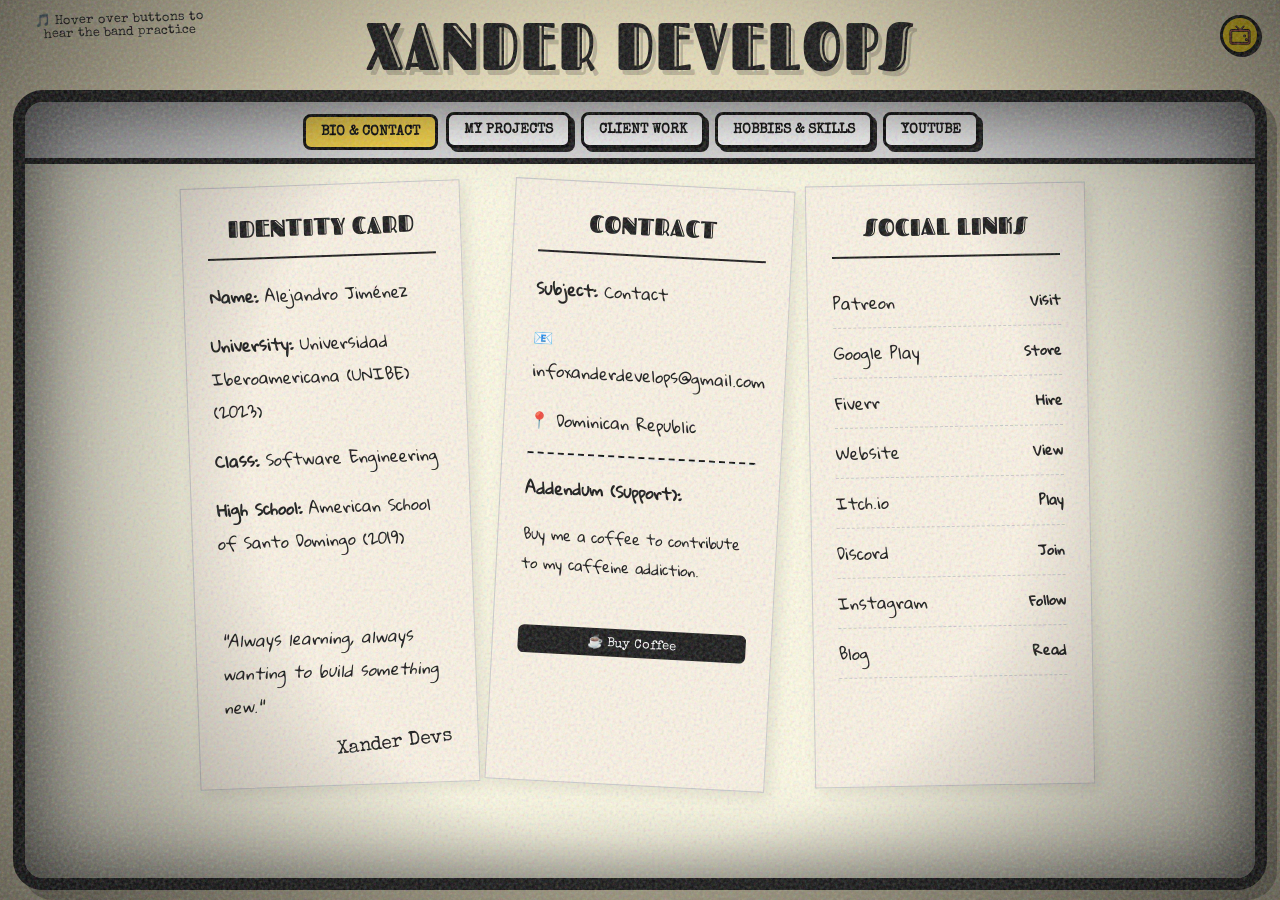
==== index.html @ ff46e610 "New style, and updated info" ====
<!DOCTYPE html>
<html lang="en">
<head>
    <meta charset="UTF-8">
    <meta name="viewport" content="width=device-width, initial-scale=1.0">
    <title>Xander Develops | Rubber Hose Portfolio</title>
    <link rel="preconnect" href="https://fonts.googleapis.com">
    <link rel="preconnect" href="https://fonts.gstatic.com" crossorigin>
    <link href="https://fonts.googleapis.com/css2?family=Fascinate+Inline&family=Gloria+Hallelujah&family=Special+Elite&display=swap" rel="stylesheet">
    <style>
        /* --- THEME VARIABLES --- */
        :root {
            /* Default: Black & White */
            --bg-color: #d4d4d4;
            --ink-color: #1a1a1a;
            --screen-bg: #f0f0f0;
            --card-bg: #ffffff;
            --paper-color: #ffffff;
        }

        body.color-mode {
            /* Rubber Hose / Comic Colors */
            --bg-color: #e6dcb8; /* Vintage beige */
            --ink-color: #111111;
            --screen-bg: #fffce6;
            --card-bg: #ffffff;
            --paper-color: #fdf5e6;
        }

        * {
            box-sizing: border-box;
            cursor: url('data:image/svg+xml;utf8,<svg xmlns="http://www.w3.org/2000/svg" width="32" height="32" viewBox="0 0 24 24" fill="black" stroke="white" stroke-width="1"><path d="M5.5 3.5L12 19l3.5-8.5L22 6l-11 4z"/></svg>') 0 0, auto;
        }

        body {
            margin: 0;
            padding: 0;
            background-color: var(--bg-color);
            color: var(--ink-color);
            font-family: 'Gloria Hallelujah', cursive;
            height: 100vh;
            display: flex;
            flex-direction: column;
            overflow: hidden;
            transition: background-color 0.5s;
        }

        /* --- RETRO VISUALS --- */
        .overlay { position: fixed; top: 0; left: 0; width: 100%; height: 100%; pointer-events: none; }
        
        .grain {
            z-index: 999; /* Top layer */
            opacity: 0.3; 
            background-image: url("data:image/svg+xml,%3Csvg viewBox='0 0 200 200' xmlns='http://www.w3.org/2000/svg'%3E%3Cfilter id='noiseFilter'%3E%3CfeTurbulence type='fractalNoise' baseFrequency='1.5' numOctaves='3' stitchTiles='stitch'/%3E%3C/filter%3E%3Crect width='100%25' height='100%25' filter='url(%23noiseFilter)' opacity='1'/%3E%3C/svg%3E");
            animation: grain-flicker 0.2s infinite;
        }

        .vignette { z-index: 998; background: radial-gradient(circle, transparent 50%, rgba(0,0,0,0.6) 100%); }

        /* --- HEADER & TOGGLE --- */
        header { position: relative; text-align: center; padding: 0.5rem; flex-shrink: 0; }
        
        .color-toggle {
            position: absolute; top: 15px; right: 20px;
            background: #fff; 
            border: 3px solid var(--ink-color);
            border-radius: 50%;
            width: 40px; height: 40px; /* Smaller */
            cursor: pointer; 
            z-index: 100; /* BEHIND THE GRAIN (999) */
            display: flex; align-items: center; justify-content: center;
            box-shadow: 2px 2px 0px var(--ink-color);
            transition: all 0.2s;
        }
        .color-toggle:hover { transform: scale(1.1); box-shadow: 4px 4px 0px var(--ink-color); }
        .color-toggle:active { transform: scale(0.95); box-shadow: 0 0 0; }
        .color-toggle svg { width: 24px; height: 24px; fill: var(--ink-color); stroke: var(--ink-color); stroke-width: 1px; } /* Bulky icon */
        
        /* Colorful Toggle in Color Mode */
        body.color-mode .color-toggle { background: #FFD700; border-color: black; }
        body.color-mode .color-toggle svg { fill: #d9534f; stroke: #000; }

        .jazz-hint {
            position: absolute; top: 10px; left: 20px;
            font-family: 'Special Elite'; font-size: 0.8rem;
            transform: rotate(-2deg); max-width: 200px;
            display: none;
        }
        @media(min-width: 768px) { .jazz-hint { display: block; } }

        h1.main-title {
            font-family: 'Fascinate Inline', cursive;
            font-size: 3.5rem;
            margin: 0;
            letter-spacing: 2px;
            transform: scaleY(1.2);
            text-shadow: 4px 4px 0px rgba(0,0,0,0.2);
            color: var(--ink-color);
        }

        /* --- TV BOX (VHS / Fisheye Effect) --- */
        .tv-container {
            flex: 1;
            display: flex;
            flex-direction: column;
            width: 98%;
            margin: 0 auto 10px auto;
            border: 12px solid var(--ink-color);
            border-radius: 30px; 
            background: #333;
            box-shadow: 10px 10px 0px rgba(0,0,0,0.3);
            position: relative;
            overflow: hidden;
        }
        
        .crt-overlay {
            position: absolute; top:0; left:0; right:0; bottom:0;
            pointer-events: none; z-index: 150;
            box-shadow: inset 0 0 80px rgba(0,0,0,0.7);
            border-radius: 15px;
        }

        /* --- CONTROLS --- */
        .controls-panel {
            background: #dcdcdc;
            border-bottom: 6px solid var(--ink-color);
            padding: 10px;
            display: flex;
            justify-content: center;
            gap: 10px;
            flex-wrap: wrap;
            position: relative;
            z-index: 100;
        }

        .channel-btn {
            font-family: 'Special Elite', cursive;
            font-weight: bold;
            font-size: 0.9rem;
            background: white;
            border: 3px solid var(--ink-color);
            padding: 8px 15px;
            border-radius: 8px;
            box-shadow: 4px 4px 0px var(--ink-color);
            transition: all 0.1s;
            text-transform: uppercase;
        }

        .channel-btn:hover { transform: translate(-2px, -2px); box-shadow: 6px 6px 0px var(--ink-color); }
        .channel-btn.active {
            transform: translate(2px, 2px);
            box-shadow: 0px 0px 0px var(--ink-color);
            background: var(--ink-color);
            color: white;
        }

        /* COLORFUL BUTTONS IN COLOR MODE */
        /* Order: Bio(1), Projects(2), Work(3), Hobbies(4), YT(5) */
        
        /* Bio -> Yellow */
        body.color-mode .channel-btn:nth-child(1) { border-color: #000; color: #000; }
        body.color-mode .channel-btn:nth-child(1).active { background: #FFD93D; color: black; } 

        /* Projects -> Blue (Defaulting to blue to maintain variety) */
        body.color-mode .channel-btn:nth-child(2) { border-color: #000; color: #000; }
        body.color-mode .channel-btn:nth-child(2).active { background: #4ECDC4; color: black; }

        /* Client Work -> Green */
        body.color-mode .channel-btn:nth-child(3) { border-color: #000; color: #000; }
        body.color-mode .channel-btn:nth-child(3).active { background: #6BCB77; color: black; }

        /* Hobbies -> Purple */
        body.color-mode .channel-btn:nth-child(4) { border-color: #000; color: #000; }
        body.color-mode .channel-btn:nth-child(4).active { background: #A66CFF; color: black; }

        /* Youtube -> Red */
        body.color-mode .channel-btn:nth-child(5) { border-color: #000; color: #000; }
        body.color-mode .channel-btn:nth-child(5).active { background: #FF6B6B; color: black; }


        /* --- SCREEN CONTENT --- */
        .screen {
            flex: 1;
            background: var(--screen-bg);
            position: relative;
            overflow: hidden;
            display: flex;
            flex-direction: column;
            transition: background-color 0.5s;
        }

        .content-scroll {
            padding: 20px 40px;
            overflow-y: auto;
            height: 100%;
            scrollbar-width: thin;
            scrollbar-color: var(--ink-color) transparent;
            position: relative; z-index: 10;
        }

        .channel-section { display: none; padding-bottom: 60px; }
        .channel-section.visible { display: block; animation: popIn 0.4s cubic-bezier(0.175, 0.885, 0.32, 1.275); }

        /* --- ANIMATIONS --- */
        .dance-text { display: inline-block; cursor: default; }
        .dance-text span { display: inline-block; transition: transform 0.1s; }
        .dance-text:hover span { animation: letter-bounce 0.4s infinite alternate; }
        .dance-text:hover span:nth-child(odd) { animation-delay: 0s; }
        .dance-text:hover span:nth-child(even) { animation-delay: 0.2s; }
        @keyframes letter-bounce { 0% { transform: scale(1) translateY(0); } 100% { transform: scale(1.3) translateY(-3px); } }

        /* --- PROJECTS LAYOUT --- */
        .category-wrapper { display: grid; grid-template-columns: 1fr 1fr; gap: 40px; }
        .project-category { margin-bottom: 20px; }
        
        .category-title {
            font-size: 1.5rem;
            border-bottom: 3px dashed var(--ink-color);
            display: inline-block;
            margin-bottom: 15px;
            transform: rotate(-1deg);
        }

        .card-grid {
            display: grid;
            grid-template-columns: repeat(auto-fill, minmax(160px, 1fr));
            gap: 15px;
        }

        .rubber-card {
            border: 3px solid var(--ink-color);
            background: var(--card-bg);
            padding: 10px;
            border-radius: 12px;
            transition: transform 0.2s;
            display: flex; flex-direction: column; justify-content: space-between;
            overflow: hidden;
            position: relative; /* Key for badge positioning */
        }
        .rubber-card:hover { transform: scale(1.05) rotate(1deg); box-shadow: 5px 5px 0px rgba(0,0,0,0.2); z-index: 5; }
        
        .app-icon {
            width: 100%;
            aspect-ratio: 1 / 1; /* Forces perfect square */
            object-fit: contain; /* Shows full image without cutting */
            background: #fff;
            border-bottom: 2px solid var(--ink-color);
            margin-bottom: 8px;
            border-radius: 6px;
            filter: grayscale(100%);
            transition: filter 0.5s;
            position: relative; z-index: 1; /* Below badge */
        }
        body.color-mode .app-icon { filter: grayscale(0%); }

        .rubber-card h3 { margin: 0 0 5px 0; font-size: 1rem; text-align: center; }
        .rubber-card p { font-family: 'Special Elite'; font-size: 0.75rem; margin-bottom: 8px; text-align: center; }

        .download-badge {
            background: var(--ink-color); color: white;
            font-family: 'Special Elite'; font-size: 0.6rem;
            position: absolute; top: 10px; right: 10px; z-index: 20; /* Above Image */
            padding: 4px 8px; border-radius: 4px;
            border: 1px solid white;
            box-shadow: 2px 2px 0 rgba(0,0,0,0.5);
        }
        body.color-mode .download-badge { background: #FF6B6B; color: white; border-color: black; }

        .btn-link {
            display: block; background: var(--ink-color); color: white;
            text-align: center; padding: 6px; text-decoration: none;
            font-family: 'Special Elite'; border-radius: 6px; font-size: 0.8rem; cursor: pointer;
        }
        .btn-link:hover { background: #444; }
        body.color-mode .btn-link:hover { background: #4ECDC4; color: black; }

        /* --- BIO CONTRACT STYLE --- */
        .contract-wrapper {
            display: flex; gap: 30px; flex-wrap: wrap; justify-content: center;
        }
        .paper-sheet {
            background: var(--paper-color);
            border: 1px solid #ccc;
            padding: 25px;
            width: 280px;
            box-shadow: 5px 5px 15px rgba(0,0,0,0.1);
            position: relative;
            transition: transform 0.3s, background-color 0.5s;
        }
        .paper-sheet.contract-1 { transform: rotate(-2deg); }
        .paper-sheet.contract-2 { transform: rotate(3deg); }
        .paper-sheet.contract-3 { transform: rotate(-1deg); }
        .paper-sheet:hover { transform: scale(1.02) rotate(0deg); z-index: 10; }

        .contract-header {
            text-align: center; text-transform: uppercase;
            border-bottom: 2px solid var(--ink-color); margin-bottom: 20px;
            padding-bottom: 10px;
        }
        .signature {
            font-family: 'Special Elite'; font-size: 1.2rem; color: var(--ink-color);
            margin-top: 20px; text-align: right; transform: rotate(-5deg);
        }

        /* SOCIAL LINKS LIST */
        .social-list { list-style: none; padding: 0; }
        .social-list li {
            display: flex; justify-content: space-between; align-items: center;
            border-bottom: 1px dashed #ccc; padding: 8px 0;
        }
        .social-list a {
            text-decoration: none; color: var(--ink-color); font-weight: bold;
            font-size: 0.85rem;
        }
        .social-list a:hover { text-decoration: underline; }

        /* --- HOBBIES & SKILLS COMBINED --- */
        .layout-split {
            display: flex; gap: 20px;
            align-items: flex-start;
        }
        .piano-corner {
            flex: 0 0 auto;
            background: #222;
            padding: 15px;
            border-radius: 10px;
            border: 4px solid var(--ink-color);
            box-shadow: 5px 5px 0 rgba(0,0,0,0.3);
            text-align: center;
            color: white;
        }
        .skills-container {
            flex: 1;
            display: flex;
            flex-direction: column;
            gap: 20px;
        }
        
        .blob-container {
            background: rgba(255,255,255,0.5);
            border: 2px dashed var(--ink-color);
            border-radius: 15px;
            padding: 15px;
        }
        
        .skill-blob {
            display: inline-block; background: #fff; border: 2px solid var(--ink-color);
            padding: 8px 16px; margin: 5px; font-family: 'Special Elite';
            border-radius: 255px 15px 225px 15px / 15px 225px 15px 255px; cursor: pointer;
            transition: all 0.2s;
        }
        /* Changed hover to tap sound logic */
        .skill-blob:hover { background: var(--ink-color); color: white; transform: scale(1.1) rotate(-2deg); }
        .skill-blob.hobby { border-style: dashed; } 

        .piano-keys { 
            display: flex; justify-content: center; position: relative; margin-top:10px; 
            background: white; padding:0; border-radius: 0 0 3px 3px;
        }
        .key { width: 25px; height: 80px; background: white; border: 1px solid black; border-radius: 0 0 3px 3px; margin: 0; cursor: pointer; }
        .key:active { background: #ccc; }
        
        /* Correct Piano Layout: C D E F G A B (Blacks between) */
        .key-black { 
            width: 16px; height: 50px; background: black; position: absolute; z-index: 10; 
            border-radius: 0 0 2px 2px; pointer-events: auto; cursor: pointer;
        }
        .key-black:active { background: #333; transform: translateY(2px); }

        /* --- CLIENT WORK / FIVERR --- */
        .client-layout { display: flex; gap: 30px; }
        .client-left { flex: 1; }
        .client-right { flex: 1; }

        .fiverr-card {
            background: #fff;
            border: 6px solid var(--ink-color);
            padding: 20px;
            margin: 0 auto 20px auto;
            text-align: center;
            width: 250px;
            height: 250px;
            display: flex; flex-direction: column; justify-content: center; align-items: center;
            filter: grayscale(100%);
            box-shadow: 10px 10px 0px rgba(0,0,0,0.2);
            transition: filter 0.3s;
        }
        .fiverr-card:hover, body.color-mode .fiverr-card { filter: grayscale(0%); }
        
        .video-container {
            border: 5px solid var(--ink-color); background: black;
            box-shadow: 5px 5px 0 rgba(0,0,0,0.2);
        }

        /* --- YOUTUBE TAB --- */
        .tv-screen-frame {
            background: #111; border: 10px solid #444;
            border-radius: 20px; padding: 20px;
            box-shadow: inset 0 0 20px #000; margin-bottom: 20px;
        }
        .tv-controls { display: flex; justify-content: center; gap: 20px; margin-bottom: 20px; }
        .retro-btn {
            background: #888; border: 4px solid #222;
            border-radius: 50%; width: 60px; height: 60px;
            font-family: 'Special Elite'; font-weight: bold; font-size: 0.8rem;
            cursor: pointer; display: flex; align-items: center; justify-content: center;
            box-shadow: 0 5px 0 #222; transition: all 0.1s;
        }
        .retro-btn:active { transform: translateY(5px); box-shadow: 0 0 0 #222; }

        /* --- WEBSITE MODAL --- */
        .modal-overlay {
            position: fixed; top: 0; left: 0; width: 100%; height: 100%;
            background: rgba(0,0,0,0.8); z-index: 2000;
            display: none; align-items: center; justify-content: center;
        }
        .modal-content {
            width: 90%; height: 90%; background: white;
            border: 5px solid black; border-radius: 10px;
            display: flex; flex-direction: column;
            position: relative;
        }
        .modal-header {
            background: #eee; padding: 10px; border-bottom: 2px solid black;
            display: flex; justify-content: space-between; align-items: center;
        }
        .close-modal {
            background: red; color: white; border: 2px solid black;
            font-family: 'Special Elite'; padding: 5px 10px; cursor: pointer;
        }

        /* Animation Classes */
        @keyframes popIn { 0% { transform: scale(0.9); opacity: 0; } 100% { transform: scale(1); opacity: 1; } }
        @keyframes jump { 0%{transform: translateY(0);} 50%{transform: translateY(-15px) rotate(5deg);} 100%{transform: translateY(0);} }
        .anim-jump { animation: jump 0.3s; }

        @media (max-width: 768px) {
            h1.main-title { font-size: 2rem; }
            .controls-panel { gap: 5px; }
            .channel-btn { padding: 6px 10px; font-size: 0.75rem; }
            .category-wrapper, .client-layout, .layout-split { grid-template-columns: 1fr; display: block; }
            .client-left, .client-right { margin-bottom: 20px; }
            .paper-sheet { width: 100%; margin-bottom: 20px; transform: rotate(0deg) !important; }
            .piano-corner { width: 100%; margin-bottom: 20px; }
        }
    </style>
</head>
<body class="color-mode">

    <div class="overlay grain"></div>
    <div class="overlay vignette"></div>

    <!-- WEBSITE MODAL -->
    <div class="modal-overlay" id="webModal">
        <div class="modal-content">
            <div class="modal-header">
                <span style="font-family: 'Special Elite'">Browser View</span>
                <div>
                    <a id="newTabLink" href="#" target="_blank" class="btn-link" style="display:inline-block; background:black;">Open in New Tab ↗</a>
                    <button class="close-modal" onclick="closeSite()">X</button>
                </div>
            </div>
            <iframe id="modalFrame" src="" style="flex:1; border:none; width:100%;" allow="autoplay; fullscreen; gamepad; clipboard-read; clipboard-write;"></iframe>
        </div>
    </div>

    <header>
        <!-- COLOR TOGGLE TV ICON -->
        <button class="color-toggle" onclick="toggleColorMode()" title="Toggle Color Mode">
            <svg viewBox="0 0 24 24">
                <path d="M21 6h-7.59l3.29-3.29L16 2l-4 4-4-4-.71.71L10.59 6H3a2 2 0 0 0-2 2v12a2 2 0 0 0 2 2h18a2 2 0 0 0 2-2V8a2 2 0 0 0-2-2zm0 14H3V8h18v12zM18 16h2v2h-2zm-2-4h2v2h-2z"/>
            </svg>
        </button>

        <div class="jazz-hint">🎵 Hover over buttons to hear the band practice</div>
        <h1 class="main-title">XANDER DEVELOPS</h1>
    </header>

    <div class="tv-container">
        
        <!-- CRT OVERLAY (Inset Shadows) -->
        <div class="crt-overlay"></div>

        <!-- CONTROLS -->
        <div class="controls-panel">
            <button class="channel-btn active" onclick="switchChannel('bio')">Bio & Contact</button>
            <button class="channel-btn" onclick="switchChannel('projects')">My Projects</button>
            <button class="channel-btn" onclick="switchChannel('work')">Client Work</button>
            <button class="channel-btn" onclick="switchChannel('hobbies')">Hobbies & Skills</button>
            <button class="channel-btn" onclick="switchChannel('youtube')">Youtube</button>
        </div>

        <!-- SCREEN -->
        <div class="screen">
            <div class="static-noise" id="tvStatic"></div>

            <div class="content-scroll">

                <!-- === TAB 1: BIO & CONTACT === -->
                <div id="bio" class="channel-section visible">
                    <div class="contract-wrapper">
                        
                        <!-- PAPER 1: The Developer -->
                        <div class="paper-sheet contract-1">
                            <div class="contract-header">
                                <span style="font-family:'Fascinate Inline'; font-size:1.5rem;">IDENTITY CARD</span>
                            </div>
                            <p><strong>Name:</strong> Alejandro Jiménez</p>
                            <p><strong>University:</strong> Universidad Iberoamericana (UNIBE) (2023)</p>
                            <p><strong>Class:</strong> Software Engineering</p>
                            <p><strong>High School:</strong> American School of Santo Domingo (2019)</p>
                            <br>
                            <p style="font-style:italic;">"Always learning, always wanting to build something new."</p>
                            <div class="signature">Xander Devs</div>
                        </div>

                        <!-- PAPER 3: Contact & Support -->
                        <div class="paper-sheet contract-2">
                            <div class="contract-header">
                                <span style="font-family:'Fascinate Inline'; font-size:1.5rem;">CONTRACT</span>
                            </div>
                            <p><strong>Subject:</strong> Contact</p>
                            <p>📧 infoxanderdevelops@gmail.com</p>
                            <p>📍 Dominican Republic</p>
                            <hr style="border-top:2px dashed black; margin:15px 0;">
                            <p><strong>Addendum (Support):</strong></p>
                            <p style="font-size:0.9rem">Buy me a coffee to contribute to my caffeine addiction.</p>
                            <br>
                            <div style="text-align:center;">
                                <a href="https://buymeacoffee.com/xanderdevelops" target="_blank" class="btn-link">☕ Buy Coffee</a>
                            </div>
                        </div>

                        <!-- PAPER 2: Social Links -->
                        <div class="paper-sheet contract-3">
                            <div class="contract-header">
                                <span style="font-family:'Fascinate Inline'; font-size:1.5rem;">SOCIAL LINKS</span>
                            </div>
                            <ul class="social-list">
                                <li><span>Patreon</span> <a href="https://www.patreon.com/xanderdevelopsOfficial" target="_blank">Visit</a></li>
                                <li><span>Google Play</span> <a href="https://play.google.com/store/apps/developer?id=Xander+Develops" target="_blank">Store</a></li>
                                <li><span>Fiverr</span> <a href="https://www.fiverr.com/alejandrojim439" target="_blank">Hire</a></li>
                                <li><span>Website</span> <a href="https://xanderdevelops.github.io" target="_blank">View</a></li>
                                <li><span>Itch.io</span> <a href="https://xanderdevelops.itch.io/" target="_blank">Play</a></li>
                                <li><span>Discord</span> <a href="https://discord.gg/v9eXXVTujt" target="_blank">Join</a></li>
                                <li><span>Instagram</span> <a href="https://www.instagram.com/xanderdevelops/" target="_blank">Follow</a></li>
                                <li><span>Blog</span> <a href="https://xanderdevelops.blogspot.com/" target="_blank">Read</a></li>
                            </ul>
                        </div>

                    </div>
                </div>

                <!-- === TAB 2: PROJECTS === -->
                <div id="projects" class="channel-section">
                    <div class="category-wrapper">
                        <!-- Column 1 -->
                        <div>
                            <div class="project-category">
                                <div class="category-title dance-text">Web Apps</div>
                                <div class="card-grid">
                                    <div class="rubber-card" onmouseenter="playJazzChord()"><h3>MedFile</h3><p>Medical Tool</p><button onclick="openSite('https://Medfileapp.com')" class="btn-link">Launch</button></div>
                                    <div class="rubber-card" onmouseenter="playJazzChord()"><h3>CSV Link</h3><p>Data Tool</p><button onclick="openSite('https://CSVLink.App')" class="btn-link">Launch</button></div>
                                    <div class="rubber-card" onmouseenter="playJazzChord()"><h3>Creator Tools</h3><p>Utilities</p><button onclick="openSite('http://creatortools.app/')" class="btn-link">Launch</button></div>
                                </div>
                            </div>
                            <div class="project-category">
                                <div class="category-title dance-text">Browser Games</div>
                                <div class="card-grid">
                                    <div class="rubber-card" onmouseenter="playJazzChord()"><h3>Itch.io</h3><p>Web Portfolio</p><button onclick="openSite('https://xanderdevelops.itch.io/')" class="btn-link">Play</button></div>
                                </div>
                            </div>
                            <div class="project-category">
                                <div class="category-title dance-text">Unity Assets</div>
                                <div class="card-grid">
                                    <div class="rubber-card" onmouseenter="playJazzChord()">
                                        <h3>Curved Text</h3><p>UI Toolkit</p>
                                        <a href="https://assetstore.unity.com/packages/tools/gui/curved-text-component-ultimate-ui-toolkit-297396" target="_blank" class="btn-link">Asset Store</a>
                                    </div>
                                    <div class="rubber-card" onmouseenter="playJazzChord()">
                                        <h3>Text Modifier</h3><p>UI Toolkit</p>
                                        <a href="https://assetstore.unity.com/packages/tools/gui/text-modifier-component-ultimate-ui-toolkit-282163" target="_blank" class="btn-link">Asset Store</a>
                                    </div>
                                </div>
                            </div>
                        </div>
                        <!-- Column 2 -->
                        <div>
                            <div class="project-category">
                                <div class="category-title dance-text">PC / Console</div>
                                <div class="card-grid">
                                    <div class="rubber-card" style="background:#eee;" onmouseenter="playJazzChord()">
                                        <h3>Untold Capers</h3>
                                        <p>🚂 Steam (Soon)</p>
                                        <span class="btn-link" style="background:#777;">Locked</span>
                                    </div>
                                </div>
                            </div>
                            <div class="project-category">
                                <div class="category-title dance-text">Static Sites</div>
                                <div class="card-grid">
                                    <div class="rubber-card" onmouseenter="playJazzChord()"><h3>Scribbles</h3><p>Just for fun.</p><button onclick="openSite('https://xanderdevelops.github.io/Scribbles/')" class="btn-link">Visit</button></div>
                                </div>
                            </div>
                        </div>
                    </div>
                    
                    <!-- Mobile Games -->
                    <div class="project-category" style="margin-top: 20px;">
                        <div class="category-title dance-text">Mobile Games (Android/iOS)</div>
                        <div class="card-grid" style="grid-template-columns: repeat(auto-fill, minmax(140px, 1fr));">
                            
                            <div class="rubber-card" onmouseenter="playJazzChord()">
                                <div class="download-badge">+10k Downloads</div>
                                <img src="https://play-lh.googleusercontent.com/cBw71OPcGzn1OMNCg-NrFiKA6JonDUqM9c8Xm3kxGe5fc4-DwdCsEKpTMxiwx1tveCcP=w480-h960-rw" class="app-icon" alt="Photo Memory">
                                <h3>Photo Memory</h3>
                                <a href="https://play.google.com/store/apps/details?id=com.XanderDevelops.PhotographicMemory" target="_blank" class="btn-link">Store</a>
                            </div>

                            <div class="rubber-card" onmouseenter="playJazzChord()">
                                <img src="https://play-lh.googleusercontent.com/uQKand5Bh9VFJikpbXnxIyXYb8tfDnyNyafFS0AOHyoz9woSnKEAPEJcN6kmDED-KAY=w480-h960-rw" class="app-icon" alt="Brick Fever">
                                <h3>Brick Fever</h3>
                                <a href="https://play.google.com/store/apps/dev?id=7768288436890321787" target="_blank" class="btn-link">Store</a>
                            </div>

                            <div class="rubber-card" onmouseenter="playJazzChord()">
                                <img src="https://play-lh.googleusercontent.com/T_gCVBZrMmVursm2HA_u-bG9Jr9Wqe4oSiDOBHwcuH7pK54I-zAa6rJ0kIf11WSKNcuX=w480-h960-rw" class="app-icon" alt="Grav-it">
                                <h3>Grav-it</h3>
                                <a href="https://play.google.com/store/apps/dev?id=7768288436890321787" target="_blank" class="btn-link">Store</a>
                            </div>

                            <div class="rubber-card" onmouseenter="playJazzChord()">
                                <img src="https://play-lh.googleusercontent.com/YiiXsQwAg-c6jB_4oUV02Uepn02VinQKkjHh9g-e1KmmNA9fmwx-GxoexB43g-pOUQ=w480-h960-rw" class="app-icon" alt="Twisted Bounce">
                                <h3>Twisted Bounce</h3>
                                <a href="https://play.google.com/store/apps/dev?id=7768288436890321787" target="_blank" class="btn-link">Store</a>
                            </div>

                            <div class="rubber-card" onmouseenter="playJazzChord()">
                                <img src="https://play-lh.googleusercontent.com/uC2nzPVxiTLVvIR99H-SQeN8t1kUIj_62ACoiF6xDFUEtMd_UMQ45_QUZen492YISZc=w480-h960-rw" class="app-icon" alt="Gum Drop">
                                <h3>Gum Drop</h3>
                                <a href="https://play.google.com/store/apps/dev?id=7768288436890321787" target="_blank" class="btn-link">Store</a>
                            </div>

                            <div class="rubber-card" onmouseenter="playJazzChord()">
                                <img src="https://play-lh.googleusercontent.com/B_LYzl4FNOP4oeGReFQ7Qi4YGEXQmMZ2HdpNGHdW5Fun__sewKuJQ4nxPd7dmDRUfJw=s96-rw" class="app-icon" alt="Square Jump">
                                <h3>Square Jump</h3>
                                <a href="https://play.google.com/store/apps/dev?id=7768288436890321787" target="_blank" class="btn-link">Store</a>
                            </div>

                            <div class="rubber-card" onmouseenter="playJazzChord()">
                                <img src="https://play-lh.googleusercontent.com/cNxGO2qJsa13mQl6pTm3ZV-B4Pl_JzRpq2mKnV-bQDUbCB10NKlCdaCKrzTx-CWWQ-jS=w480-h960-rw" class="app-icon" alt="Perfectly Tuned">
                                <h3>Perfectly Tuned</h3>
                                <a href="https://play.google.com/store/apps/dev?id=7768288436890321787" target="_blank" class="btn-link">Store</a>
                            </div>
                            
                        </div>
                    </div>
                </div>

                <!-- === TAB 3: CLIENT WORK === -->
                <div id="work" class="channel-section">
                    <div class="client-layout">
                        <div class="client-left">
                            <div class="fiverr-card" onmouseenter="playJazzChord()">
                                <h3 style="margin:0; font-family:'Fascinate Inline'; font-size:3rem; letter-spacing:2px;">FIVERR</h3>
                                <div style="font-size:1.5rem; color:black; margin: 10px 0;">★★★★★</div>
                                <p style="font-family:'Special Elite'; font-size:0.9rem;"><strong>5.0</strong> (55 Reviews)</p>
                                <a href="https://www.fiverr.com/alejandrojim439" target="_blank" class="btn-link" style="margin-top:10px;">Hire Me</a>
                            </div>
                            <div class="category-title dance-text" style="font-size:1.2rem;">Featured Apps</div>
                            
                            <div class="card-grid">
                                <div class="rubber-card" onmouseenter="playJazzChord()">
                                    <img src="https://is1-ssl.mzstatic.com/image/thumb/Purple211/v4/1f/54/1c/1f541c4a-f590-2cb0-d94f-2fa9cc5a534e/AppIcon-0-0-1x_U007emarketing-0-8-0-85-220.png/400x400ia-75.webp" class="app-icon" alt="Dunked">
                                    <h3>Dunked</h3>
                                    <p>Bishop Digital</p>
                                    <a href="https://play.google.com/store/apps/details?id=com.BishopDigitalDynamics.Dunked" target="_blank" class="btn-link">View</a>
                                </div>
                                <div class="rubber-card" onmouseenter="playJazzChord()">
                                    <img src="https://is1-ssl.mzstatic.com/image/thumb/Purple211/v4/69/f7/cd/69f7cdd2-0865-0efc-150e-3667dcba9e9e/AppIcon-0-0-1x_U007emarketing-0-8-0-85-220.png/400x400ia-75.webp" class="app-icon" alt="PixGuess">
                                    <h3>PixGuess</h3>
                                    <p>Bishop Digital</p>
                                    <a href="https://play.google.com/store/apps/details?id=com.BishopDigitalDynamics.PixGuess" target="_blank" class="btn-link">View</a>
                                </div>
                            </div>
                        </div>
                        <div class="client-right">
                            <div class="category-title dance-text">Project Reel</div>
                            <div class="video-container">
                                <video width="100%" controls poster="https://fiverr-res.cloudinary.com/t_main1,q_auto,f_auto/gigs/167822658/original/0152351095576607804203039696813124223564/develop-a-2d-game-prototype-for-you.png">
                                    <source src="https://fiverr-res.cloudinary.com/video/upload/t_fiverr_hd/kxt55gros5wc3iafzban" type="video/mp4">
                                    Your browser does not support video.
                                </video>
                            </div>
                        </div>
                    </div>
                </div>

                <!-- === TAB 4: HOBBIES & SKILLS (UNIFIED) === -->
                <div id="hobbies" class="channel-section">
                    <div class="layout-split">
                        <!-- Left: Cornered Piano -->
                        <div class="piano-corner">
                            <div style="font-family:'Special Elite'; font-size:0.8rem; margin-bottom:5px;">Make it Dance!</div>
                            <!-- Corrected Piano Layout: C D E F G A B -->
                            <div class="piano-keys">
                                <div class="key" onclick="pressKey(261)"></div> <!-- C -->
                                <div class="key-black" style="left:16px;" onclick="event.stopPropagation(); pressKey(277)"></div> <!-- C# -->
                                
                                <div class="key" onclick="pressKey(293)"></div> <!-- D -->
                                <div class="key-black" style="left:43px;" onclick="event.stopPropagation(); pressKey(311)"></div> <!-- D# -->
                                
                                <div class="key" onclick="pressKey(329)"></div> <!-- E -->
                                
                                <div class="key" onclick="pressKey(349)"></div> <!-- F -->
                                <div class="key-black" style="left:96px;" onclick="event.stopPropagation(); pressKey(370)"></div> <!-- F# -->
                                
                                <div class="key" onclick="pressKey(392)"></div> <!-- G -->
                                <div class="key-black" style="left:123px;" onclick="event.stopPropagation(); pressKey(415)"></div> <!-- G# -->
                                
                                <div class="key" onclick="pressKey(440)"></div> <!-- A -->
                                <div class="key-black" style="left:150px;" onclick="event.stopPropagation(); pressKey(466)"></div> <!-- A# -->
                                
                                <div class="key" onclick="pressKey(493)"></div> <!-- B -->
                            </div>
                        </div>

                        <!-- Right: Skills & Hobbies Blobs -->
                        <div class="skills-container">
                            
                            <div class="blob-container">
                                <div class="category-title dance-text" style="font-size:1.2rem; margin-top:0;">My Toolkit</div>
                                <div>
                                    <div class="skill-blob" onmouseenter="playTapSound()">Unity C#</div>
                                    <div class="skill-blob" onmouseenter="playTapSound()">Adobe Illustrator</div>
                                    <div class="skill-blob" onmouseenter="playTapSound()">Premiere / CapCut</div>
                                    <div class="skill-blob" onmouseenter="playTapSound()">JavaScript</div>
                                    <div class="skill-blob" onmouseenter="playTapSound()">React Native</div>
                                    <div class="skill-blob" onmouseenter="playTapSound()">Cinematography</div>
                                    <div class="skill-blob" onmouseenter="playTapSound()">UI/UX Design</div>
                                </div>
                            </div>

                            <div class="blob-container">
                                <div class="category-title dance-text" style="font-size:1.2rem; margin-top:0;">Likes & Hobbies</div>
                                <div>
                                    <div class="skill-blob hobby dance-item" onmouseenter="playTapSound()">Pizza 🍕</div>
                                    <div class="skill-blob hobby dance-item" onmouseenter="playTapSound()">Animations</div>
                                    <div class="skill-blob hobby dance-item" onmouseenter="playTapSound()">Rubberhose</div>
                                    <div class="skill-blob hobby dance-item" onmouseenter="playTapSound()">Retro</div>
                                    <div class="skill-blob hobby dance-item" onmouseenter="playTapSound()">Back to the Future</div>
                                    <div class="skill-blob hobby dance-item" onmouseenter="playTapSound()">Technology</div>
                                    <div class="skill-blob hobby dance-item" onmouseenter="playTapSound()">Minimalistic</div>
                                    <div class="skill-blob hobby dance-item" onmouseenter="playTapSound()">Modern</div>
                                    <div class="skill-blob hobby dance-item" onmouseenter="playTapSound()">Clean Style</div>
                                    <div class="skill-blob hobby dance-item" onmouseenter="playTapSound()">Jazz</div>
                                    <div class="skill-blob hobby dance-item" onmouseenter="playTapSound()">RnB</div>
                                    <div class="skill-blob hobby dance-item" onmouseenter="playTapSound()">Indie</div>
                                    <div class="skill-blob hobby dance-item" onmouseenter="playTapSound()">Football ⚽</div>
                                    <div class="skill-blob hobby dance-item" onmouseenter="playTapSound()">Real Madrid 👑</div>
                                    <div class="skill-blob hobby dance-item" onmouseenter="playTapSound()">Chess ♟️</div>
                                    <div class="skill-blob hobby dance-item" onmouseenter="playTapSound()">Coding 💻</div>
                                </div>
                            </div>

                        </div>
                    </div>
                </div>

                <!-- === TAB 5: YOUTUBE === -->
                <div id="youtube" class="channel-section">
                    <div class="category-title dance-text">Xander TV</div>
                    <div class="tv-screen-frame">
                        <div id="yt-player"></div>
                    </div>
                    
                    <div class="tv-controls">
                        <button class="retro-btn" onclick="ytPrev()">PREV</button>
                        <button class="retro-btn" onclick="ytToggleMute()">MUTE</button>
                        <button class="retro-btn" onclick="ytNext()">NEXT</button>
                    </div>

                    <div style="text-align:center; margin-top:20px;">
                        <p style="font-family:'Special Elite'">Choose from the collection:</p>
                        <a href="https://youtube.com/playlist?list=PLbYVqwjwFiTW4EeTTY9N_BXxyYoNGQ1_S&si=QFXlKF13zaCWhvJg" target="_blank" class="btn-link" style="display:inline-block; padding:10px 30px; font-size:1rem;">Go to YouTube Channel</a>
                    </div>
                </div>

            </div>
        </div>
    </div>

    <!-- Youtube API Script -->
    <script src="https://www.youtube.com/iframe_api"></script>

    <script>
        // --- PREPARE DANCING TEXT ---
        document.querySelectorAll('.dance-text').forEach(el => {
            const text = el.innerText;
            el.innerHTML = text.split('').map(char => {
                return char === ' ' ? '&nbsp;' : `<span>${char}</span>`;
            }).join('');
        });

        // --- TOGGLE COLOR MODE ---
        function toggleColorMode() {
            document.body.classList.toggle('color-mode');
        }

        // --- WEBSITE MODAL LOGIC ---
        function openSite(url) {
            const modal = document.getElementById('webModal');
            const frame = document.getElementById('modalFrame');
            const link = document.getElementById('newTabLink');
            
            frame.src = url;
            link.href = url;
            modal.style.display = 'flex';
        }

        function closeSite() {
            const modal = document.getElementById('webModal');
            const frame = document.getElementById('modalFrame');
            modal.style.display = 'none';
            frame.src = '';
        }

        // --- AUDIO ENGINE ---
        const AudioContext = window.AudioContext || window.webkitAudioContext;
        let audioCtx;

        function initAudio() {
            if (!audioCtx) audioCtx = new AudioContext();
            if (audioCtx.state === 'suspended') audioCtx.resume();
        }
        document.body.addEventListener('click', initAudio, {once:true});

        // --- TAP SOUND (FOR SKILLS HOVER) ---
        function playTapSound() {
            initAudio();
            const osc = audioCtx.createOscillator();
            const gain = audioCtx.createGain();
            osc.type = 'sine';
            osc.frequency.setValueAtTime(800, audioCtx.currentTime);
            osc.frequency.exponentialRampToValueAtTime(100, audioCtx.currentTime + 0.05);
            
            gain.gain.setValueAtTime(0.1, audioCtx.currentTime);
            gain.gain.exponentialRampToValueAtTime(0.001, audioCtx.currentTime + 0.05);
            
            osc.connect(gain); gain.connect(audioCtx.destination);
            osc.start(); osc.stop(audioCtx.currentTime + 0.05);
        }

        // --- JAZZ CHORDS (FOR CARDS) ---
        const jazzChords = [
            [261.6, 329.6, 392.0, 493.9], 
            [293.7, 349.2, 440.0, 523.3, 659.3],
            [349.2, 440.0, 523.3, 659.3],
            [392.0, 493.9, 587.3, 698.5, 830.6]
        ];

        function playJazzChord() {
            initAudio();
            const chord = jazzChords[Math.floor(Math.random() * jazzChords.length)];
            const now = audioCtx.currentTime;
            chord.forEach((freq, i) => {
                const osc = audioCtx.createOscillator();
                const gain = audioCtx.createGain();
                osc.type = i % 2 === 0 ? 'triangle' : 'sine';
                osc.frequency.value = freq;
                osc.connect(gain); gain.connect(audioCtx.destination);
                gain.gain.setValueAtTime(0, now);
                gain.gain.linearRampToValueAtTime(0.05, now + 0.02 + (i*0.03));
                gain.gain.exponentialRampToValueAtTime(0.001, now + 1.0);
                osc.start(now); osc.stop(now + 1.0);
            });
        }

        // --- PIANO & DANCE ---
        function pressKey(freq) {
            initAudio();
            const osc = audioCtx.createOscillator();
            const gain = audioCtx.createGain();
            osc.type = 'triangle'; osc.frequency.value = freq;
            osc.connect(gain); gain.connect(audioCtx.destination);
            gain.gain.setValueAtTime(0.2, audioCtx.currentTime);
            gain.gain.exponentialRampToValueAtTime(0.001, audioCtx.currentTime + 0.5);
            osc.start(); osc.stop(audioCtx.currentTime + 0.5);

            // Animate List Items
            const items = document.querySelectorAll('.dance-item');
            items.forEach(item => {
                if(Math.random() > 0.4) {
                    item.classList.remove('anim-jump');
                    void item.offsetWidth; 
                    item.classList.add('anim-jump');
                }
            });
        }

        // --- YOUTUBE PLAYER LOGIC ---
        let player;
        function onYouTubeIframeAPIReady() {
            player = new YT.Player('yt-player', {
                height: '300',
                width: '100%',
                playerVars: {
                    'listType': 'playlist',
                    'list': 'PLbYVqwjwFiTW4EeTTY9N_BXxyYoNGQ1_S',
                    'autoplay': 1,
                    'mute': 1,
                    'origin': window.location.origin
                },
                events: {
                    'onReady': onPlayerReady
                }
            });
        }

        function onPlayerReady(event) {
            event.target.mute(); 
            event.target.playVideo();
        }

        function ytNext() { if(player) player.nextVideo(); }
        function ytPrev() { if(player) player.previousVideo(); }
        function ytToggleMute() { 
            if(player) {
                if(player.isMuted()) player.unMute();
                else player.mute();
            }
        }

        // --- CHANNEL SWITCHER & STATIC ---
        function switchChannel(id) {
            document.querySelectorAll('.channel-btn').forEach(b => b.classList.remove('active'));
            event.target.classList.add('active');

            const noise = document.getElementById('tvStatic');
            noise.classList.add('on');
            
            initAudio();
            const buf = audioCtx.createBuffer(1, audioCtx.sampleRate * 0.3, audioCtx.sampleRate);
            const data = buf.getChannelData(0);
            for(let i=0; i<data.length; i++) data[i] = Math.random() * 2 - 1;
            const src = audioCtx.createBufferSource();
            src.buffer = buf;
            const gain = audioCtx.createGain();
            gain.gain.value = 0.03; 
            src.connect(gain); gain.connect(audioCtx.destination);
            src.start();

            setTimeout(() => {
                document.querySelectorAll('.channel-section').forEach(s => s.classList.remove('visible'));
                document.getElementById(id).classList.add('visible');
                document.querySelector('.content-scroll').scrollTop = 0;
            }, 200);

            setTimeout(() => noise.classList.remove('on'), 400);
        }
    </script>
</body>
</html>
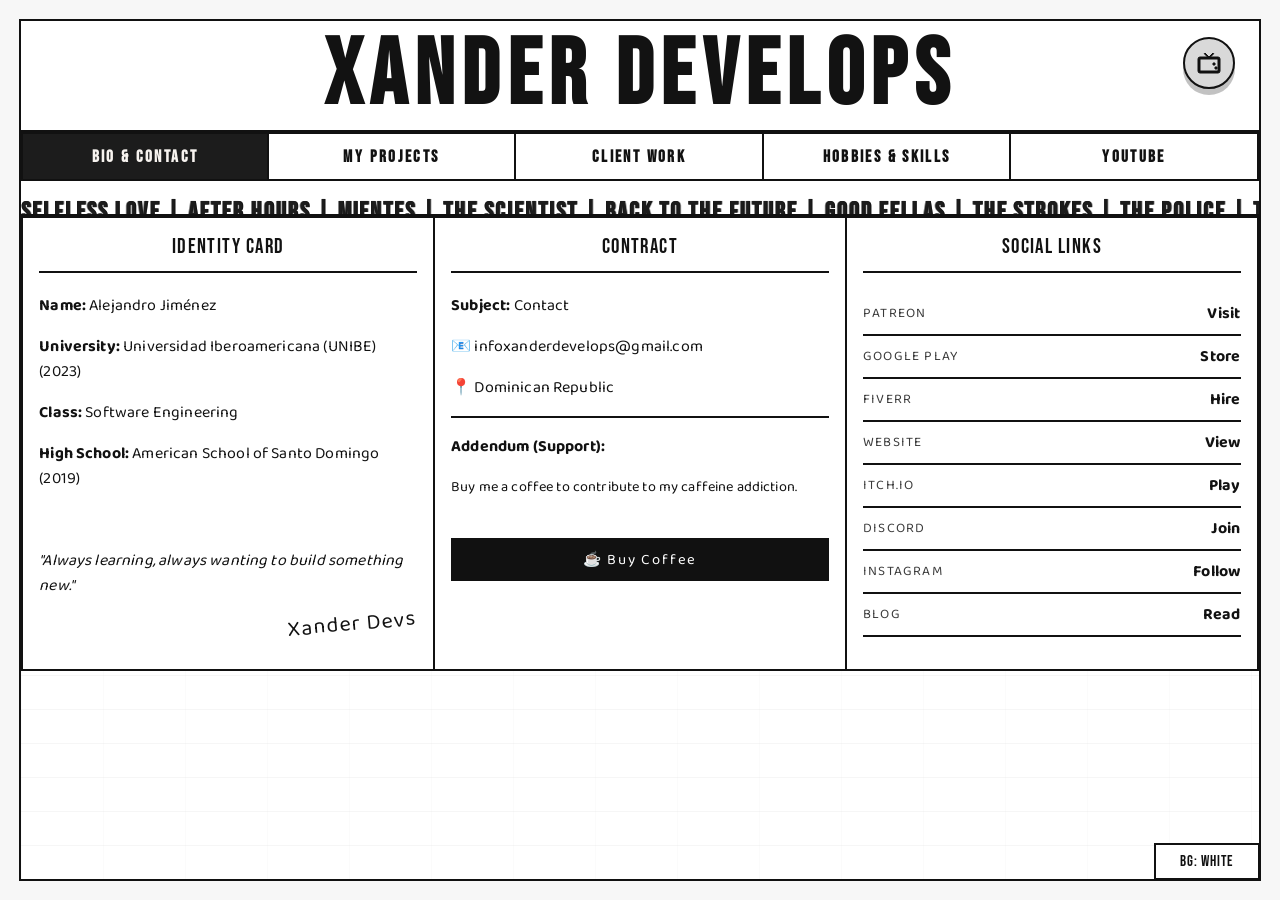
==== commit 873bc672: "Changed design" ====
--- a/index.html
+++ b/index.html
@@ -6,7 +6,7 @@
     <title>Xander Develops | Rubber Hose Portfolio</title>
     <link rel="preconnect" href="https://fonts.googleapis.com">
     <link rel="preconnect" href="https://fonts.gstatic.com" crossorigin>
-    <link href="https://fonts.googleapis.com/css2?family=Fascinate+Inline&family=Gloria+Hallelujah&family=Special+Elite&display=swap" rel="stylesheet">
+    <link href="https://fonts.googleapis.com/css2?family=Baloo+2:wght@400;500;600&family=Bebas+Neue&family=Cormorant+Garamond:wght@400;500;600;700&family=Special+Elite&display=swap" rel="stylesheet">
     <style>
         /* --- THEME VARIABLES --- */
         :root {
@@ -29,7 +29,6 @@
 
         * {
             box-sizing: border-box;
-            cursor: url('data:image/svg+xml;utf8,<svg xmlns="http://www.w3.org/2000/svg" width="32" height="32" viewBox="0 0 24 24" fill="black" stroke="white" stroke-width="1"><path d="M5.5 3.5L12 19l3.5-8.5L22 6l-11 4z"/></svg>') 0 0, auto;
         }
 
         body {
@@ -77,8 +76,8 @@
         .color-toggle svg { width: 24px; height: 24px; fill: var(--ink-color); stroke: var(--ink-color); stroke-width: 1px; } /* Bulky icon */
         
         /* Colorful Toggle in Color Mode */
-        body.color-mode .color-toggle { background: #FFD700; border-color: black; }
-        body.color-mode .color-toggle svg { fill: #d9534f; stroke: #000; }
+        body.color-mode .color-toggle { background: var(--accent-soft); border-color: var(--line-color); }
+        body.color-mode .color-toggle svg { fill: var(--line-color); stroke: var(--line-color); }
 
         .jazz-hint {
             position: absolute; top: 10px; left: 20px;
@@ -89,7 +88,7 @@
         @media(min-width: 768px) { .jazz-hint { display: block; } }
 
         h1.main-title {
-            font-family: 'Fascinate Inline', cursive;
+            font-family: 'Bebas Neue', sans-serif;
             font-size: 3.5rem;
             margin: 0;
             letter-spacing: 2px;
@@ -154,28 +153,9 @@
             color: white;
         }
 
-        /* COLORFUL BUTTONS IN COLOR MODE */
-        /* Order: Bio(1), Projects(2), Work(3), Hobbies(4), YT(5) */
-        
-        /* Bio -> Yellow */
-        body.color-mode .channel-btn:nth-child(1) { border-color: #000; color: #000; }
-        body.color-mode .channel-btn:nth-child(1).active { background: #FFD93D; color: black; } 
-
-        /* Projects -> Blue (Defaulting to blue to maintain variety) */
-        body.color-mode .channel-btn:nth-child(2) { border-color: #000; color: #000; }
-        body.color-mode .channel-btn:nth-child(2).active { background: #4ECDC4; color: black; }
-
-        /* Client Work -> Green */
-        body.color-mode .channel-btn:nth-child(3) { border-color: #000; color: #000; }
-        body.color-mode .channel-btn:nth-child(3).active { background: #6BCB77; color: black; }
-
-        /* Hobbies -> Purple */
-        body.color-mode .channel-btn:nth-child(4) { border-color: #000; color: #000; }
-        body.color-mode .channel-btn:nth-child(4).active { background: #A66CFF; color: black; }
-
-        /* Youtube -> Red */
-        body.color-mode .channel-btn:nth-child(5) { border-color: #000; color: #000; }
-        body.color-mode .channel-btn:nth-child(5).active { background: #FF6B6B; color: black; }
+        /* Constant palette in color mode */
+        body.color-mode .channel-btn:nth-child(n) { border-color: var(--line-color); color: var(--line-color); }
+        body.color-mode .channel-btn:nth-child(n).active { background: var(--accent-color); color: #f7f3ef; }
 
 
         /* --- SCREEN CONTENT --- */
@@ -264,7 +244,7 @@
             border: 1px solid white;
             box-shadow: 2px 2px 0 rgba(0,0,0,0.5);
         }
-        body.color-mode .download-badge { background: #FF6B6B; color: white; border-color: black; }
+        body.color-mode .download-badge { background: var(--accent-color); color: #f7f3ef; border-color: var(--line-color); }
 
         .btn-link {
             display: block; background: var(--ink-color); color: white;
@@ -272,7 +252,7 @@
             font-family: 'Special Elite'; border-radius: 6px; font-size: 0.8rem; cursor: pointer;
         }
         .btn-link:hover { background: #444; }
-        body.color-mode .btn-link:hover { background: #4ECDC4; color: black; }
+        body.color-mode .btn-link:hover { background: var(--accent-color); color: #f7f3ef; }
 
         /* --- BIO CONTRACT STYLE --- */
         .contract-wrapper {
@@ -434,27 +414,1360 @@
         @keyframes jump { 0%{transform: translateY(0);} 50%{transform: translateY(-15px) rotate(5deg);} 100%{transform: translateY(0);} }
         .anim-jump { animation: jump 0.3s; }
 
+        /* --- VINTAGE EDITION OVERRIDES --- */
+        :root {
+            --bg-color: #f3f3f3;
+            --ink-color: #121212;
+            --screen-bg: #ffffff;
+            --card-bg: #fbfbfb;
+            --paper-color: #ffffff;
+            --line-color: #111111;
+            --accent-color: #1c1c1c;
+            --accent-soft: #d9d9d9;
+            --muted-color: #3a3a3a;
+            --info-font: 'Baloo 2', 'Trebuchet MS', sans-serif;
+            --world-wash-a: rgba(0, 0, 0, 0.06);
+            --world-wash-b: rgba(0, 0, 0, 0.05);
+            --world-wash-c: rgba(0, 0, 0, 0.06);
+            --world-line-a: rgba(0, 0, 0, 0.03);
+            --world-line-b: rgba(0, 0, 0, 0.08);
+            --spotlight-size: 170px;
+            --spotlight-cursor-size: 36px;
+            --cursor-hotspot-x: calc(var(--spotlight-cursor-size) * 0.125);
+            --cursor-hotspot-y: calc(var(--spotlight-cursor-size) * 0.09375);
+            --line-weight: 2px;
+        }
+
+        body.color-mode {
+            --bg-color: #f0ead6;
+            --ink-color: #2f2a1f;
+            --screen-bg: #f6f1de;
+            --card-bg: #fbf7ea;
+            --paper-color: #f8f2df;
+            --line-color: #2e271c;
+            --accent-color: #9b3d28;
+            --accent-soft: #b55234;
+            --muted-color: #6a5a3f;
+            --info-font: 'Baloo 2', 'Trebuchet MS', sans-serif;
+            --world-wash-a: rgba(122, 95, 49, 0.11);
+            --world-wash-b: rgba(59, 46, 24, 0.08);
+            --world-wash-c: rgba(155, 61, 40, 0.11);
+            --world-line-a: rgba(56, 42, 22, 0.03);
+            --world-line-b: rgba(56, 42, 22, 0.06);
+        }
+
+        body {
+            background-color: var(--bg-color);
+            background-image:
+                radial-gradient(circle at 10% 15%, rgba(255, 255, 255, 0.32), transparent 40%),
+                radial-gradient(circle at 86% 6%, var(--world-wash-a), transparent 34%),
+                repeating-linear-gradient(
+                    0deg,
+                    var(--world-line-a) 0px,
+                    var(--world-line-a) 1px,
+                    transparent 1px,
+                    transparent 34px
+                );
+            color: var(--ink-color);
+            font-family: var(--info-font);
+            position: relative;
+            isolation: isolate;
+            transition: background-color 0.5s ease, color 0.4s ease;
+        }
+
+        p,
+        li,
+        .social-list a,
+        .social-list span,
+        .rubber-card p,
+        .btn-link,
+        .download-badge,
+        .skill-blob,
+        .signature,
+        .retro-btn,
+        .close-modal {
+            font-family: var(--info-font);
+            letter-spacing: 0.01em;
+        }
+
+        body::before {
+            content: "";
+            position: fixed;
+            inset: -16% -10%;
+            pointer-events: none;
+            background:
+                radial-gradient(40% 35% at 14% 76%, var(--world-wash-b), transparent 72%),
+                radial-gradient(35% 30% at 82% 22%, var(--world-wash-c), transparent 66%);
+            animation: atmosphere-drift 14s ease-in-out infinite alternate;
+            z-index: 0;
+        }
+
+        header,
+        .tv-container {
+            position: relative;
+            z-index: 3;
+        }
+
+        .overlay {
+            mix-blend-mode: multiply;
+        }
+
+        .grain {
+            opacity: 0.16;
+            animation: grain-flicker 0.35s steps(2, end) infinite;
+        }
+
+        .vignette {
+            z-index: 2;
+            opacity: 0.4;
+            background: radial-gradient(circle, transparent 55%, rgba(0, 0, 0, 0.54) 100%);
+        }
+
+        header {
+            padding: 1.2rem 1rem 1rem;
+            border-top: 6px double var(--line-color);
+            border-bottom: 5px solid var(--line-color);
+            background: linear-gradient(180deg, rgba(243, 230, 224, 0.96), rgba(214, 196, 190, 0.94));
+        }
+
+        header::after {
+            content: "Sunday Digital Edition";
+            position: absolute;
+            left: 50%;
+            bottom: 0.25rem;
+            transform: translateX(-50%);
+            letter-spacing: 0.34em;
+            text-transform: uppercase;
+            font-family: 'Bebas Neue', sans-serif;
+            font-size: 0.78rem;
+            color: var(--muted-color);
+        }
+
+        .jazz-hint {
+            font-family: 'Bebas Neue', sans-serif;
+            letter-spacing: 0.12em;
+            text-transform: uppercase;
+            font-size: 0.78rem;
+            color: var(--muted-color);
+            transform: none;
+            top: 18px;
+        }
+
+        h1.main-title {
+            margin: 0.2rem 0 0.9rem;
+            font-family: 'Bebas Neue', sans-serif;
+            font-size: clamp(2.8rem, 8vw, 6.6rem);
+            line-height: 0.9;
+            letter-spacing: 0.09em;
+            text-transform: uppercase;
+            text-shadow: 0 1px 0 #fff6df, 0 7px 18px rgba(0, 0, 0, 0.2);
+            transform: none;
+        }
+
+        .title-main {
+            display: block;
+            letter-spacing: 0.08em;
+        }
+
+        .color-toggle {
+            top: 16px;
+            right: 24px;
+            width: 52px;
+            height: 52px;
+            border: 2px solid var(--line-color);
+            background: var(--accent-soft);
+            box-shadow: 0 6px 0 rgba(0, 0, 0, 0.24);
+        }
+
+        .color-toggle:hover {
+            transform: translateY(-2px) scale(1.02);
+            box-shadow: 0 8px 0 rgba(0, 0, 0, 0.24);
+        }
+
+        .color-toggle:active {
+            transform: translateY(2px);
+            box-shadow: 0 2px 0 rgba(0, 0, 0, 0.24);
+        }
+
+        .color-toggle svg {
+            fill: var(--line-color);
+            stroke: var(--line-color);
+        }
+
+        .tv-container {
+            width: min(96%, 1320px);
+            margin: 1rem auto 1.2rem;
+            border: 3px solid var(--line-color);
+            border-radius: 0;
+            background: linear-gradient(180deg, var(--paper-color), var(--screen-bg));
+            box-shadow:
+                0 20px 36px rgba(0, 0, 0, 0.28),
+                inset 0 0 0 8px rgba(17, 15, 12, 0.09);
+            transition: background 0.5s ease, border-color 0.45s ease, box-shadow 0.45s ease;
+        }
+
+        .tv-container.world-shift {
+            animation: world-shift 0.4s ease;
+        }
+
+        .crt-overlay {
+            border-radius: 0;
+            opacity: 0.62;
+            box-shadow: inset 0 0 160px rgba(0, 0, 0, 0.14);
+        }
+
+        .controls-panel {
+            background: transparent;
+            border-top: 1px solid rgba(0, 0, 0, 0.24);
+            border-bottom: 2px solid var(--line-color);
+            padding: 0.9rem 1rem;
+            gap: 0.65rem;
+        }
+
+        .channel-btn {
+            font-family: 'Bebas Neue', sans-serif;
+            font-size: clamp(0.92rem, 2vw, 1.18rem);
+            letter-spacing: 0.14em;
+            border: 1px solid var(--line-color);
+            border-radius: 999px;
+            padding: 0.52rem 1rem 0.43rem;
+            box-shadow: 0 4px 0 rgba(0, 0, 0, 0.2);
+            background: rgba(255, 255, 255, 0.65);
+        }
+
+        .channel-btn:hover {
+            transform: translateY(-2px);
+            box-shadow: 0 6px 0 rgba(0, 0, 0, 0.2);
+        }
+
+        .channel-btn.active {
+            transform: translateY(2px);
+            box-shadow: 0 1px 0 rgba(0, 0, 0, 0.25);
+            background: var(--line-color);
+            color: #fff4df;
+        }
+
+        body.color-mode .channel-btn:nth-child(n) {
+            border-color: var(--line-color);
+            color: var(--line-color);
+        }
+
+        body.color-mode .channel-btn:nth-child(n).active {
+            background: var(--accent-color);
+            color: #fff2df;
+        }
+
+        .screen {
+            background: linear-gradient(180deg, rgba(255, 255, 255, 0.45), var(--screen-bg));
+            position: relative;
+            transition: background 0.45s ease;
+        }
+
+        .screen::before {
+            content: "";
+            position: absolute;
+            inset: 0;
+            pointer-events: none;
+            background:
+                repeating-linear-gradient(
+                    0deg,
+                    transparent 0px,
+                    transparent 28px,
+                    var(--world-line-b) 28px,
+                    var(--world-line-b) 29px
+                ),
+                repeating-linear-gradient(
+                    90deg,
+                    rgba(18, 13, 10, 0.04) 0px,
+                    rgba(18, 13, 10, 0.04) 1px,
+                    transparent 1px,
+                    transparent 82px
+                );
+            opacity: 0.6;
+            z-index: 0;
+        }
+
+        .content-scroll {
+            padding: clamp(1.1rem, 2.8vw, 2.4rem) clamp(1rem, 3.4vw, 3rem);
+            position: relative;
+        }
+
+        .content-scroll::before,
+        .content-scroll::after {
+            content: "";
+            position: absolute;
+            top: 0;
+            bottom: 0;
+            width: 1px;
+            pointer-events: none;
+            background: linear-gradient(180deg, transparent, rgba(19, 13, 10, 0.35), transparent);
+            z-index: 1;
+        }
+
+        .content-scroll::before {
+            left: clamp(0.7rem, 2vw, 1.8rem);
+        }
+
+        .content-scroll::after {
+            right: clamp(0.7rem, 2vw, 1.8rem);
+        }
+
+        .content-scroll > * {
+            position: relative;
+            z-index: 2;
+        }
+
+        .story-ribbon {
+            display: flex;
+            align-items: center;
+            gap: 2.5rem;
+            overflow: hidden;
+            margin: 0 0 1.3rem;
+            padding: 0.35rem 0 0.28rem;
+            border-top: 1px solid rgba(0, 0, 0, 0.3);
+            border-bottom: 1px solid rgba(0, 0, 0, 0.3);
+        }
+
+        .story-ribbon span {
+            flex: 0 0 auto;
+            font-family: 'Bebas Neue', sans-serif;
+            font-style: italic;
+            font-weight: 600;
+            font-size: clamp(1rem, 2.4vw, 1.55rem);
+            letter-spacing: 0.09em;
+            text-transform: none;
+            white-space: nowrap;
+            color: var(--line-color);
+            animation: ribbon-run 16s linear infinite;
+        }
+
+        .story-ribbon span:nth-child(2) {
+            animation-delay: -8s;
+            color: var(--accent-color);
+        }
+
+        .channel-section {
+            padding-bottom: 2.2rem;
+            position: relative;
+            isolation: isolate;
+            overflow: hidden;
+        }
+
+        .channel-section::before {
+            content: attr(data-runner);
+            position: absolute;
+            top: 0.1rem;
+            left: 0;
+            font-family: 'Bebas Neue', sans-serif;
+            font-style: italic;
+            font-weight: 700;
+            font-size: clamp(2.3rem, 8vw, 6rem);
+            line-height: 0.82;
+            letter-spacing: 0.05em;
+            text-transform: uppercase;
+            white-space: nowrap;
+            color: rgba(16, 12, 9, 0.09);
+            pointer-events: none;
+            animation: runner-shift 20s linear infinite;
+            z-index: 0;
+        }
+
+        .channel-section > * {
+            position: relative;
+            z-index: 1;
+        }
+
+        .channel-section.visible {
+            animation: story-rise 0.5s cubic-bezier(0.19, 1, 0.22, 1);
+        }
+
+        .category-wrapper {
+            gap: 2.2rem;
+        }
+
+        .category-title {
+            font-family: 'Bebas Neue', sans-serif;
+            font-style: italic;
+            font-weight: 700;
+            font-size: clamp(2.1rem, 5vw, 4.3rem);
+            letter-spacing: 0.06em;
+            line-height: 0.8;
+            border-bottom: 2px solid var(--line-color);
+            padding-bottom: 0.1rem;
+            margin-bottom: 1rem;
+            transform: none;
+            max-width: 14ch;
+        }
+
+        .rubber-card {
+            border: 1px solid var(--line-color);
+            border-radius: 4px;
+            padding: 0.9rem;
+            background:
+                linear-gradient(180deg, rgba(255, 255, 255, 0.58), rgba(255, 255, 255, 0.08)),
+                repeating-linear-gradient(
+                    0deg,
+                    rgba(18, 13, 10, 0.03) 0px,
+                    rgba(18, 13, 10, 0.03) 1px,
+                    transparent 1px,
+                    transparent 22px
+                ),
+                linear-gradient(180deg, var(--card-bg), #c8d6e6);
+            box-shadow: 0 8px 18px rgba(0, 0, 0, 0.12);
+            transition: border-color 0.4s ease, background 0.45s ease, box-shadow 0.35s ease, transform 0.3s ease;
+        }
+
+        .rubber-card:hover {
+            transform: translateY(-4px) scale(1.01) rotate(-0.4deg);
+            box-shadow: 0 14px 24px rgba(0, 0, 0, 0.2);
+        }
+
+        .rubber-card h3 {
+            font-family: 'Bebas Neue', sans-serif;
+            font-size: 1.35rem;
+            letter-spacing: 0.03em;
+            font-style: italic;
+        }
+
+        .rubber-card p {
+            font-family: 'Cormorant Garamond', serif;
+            font-size: 1rem;
+            letter-spacing: 0.01em;
+        }
+
+        .download-badge {
+            border-radius: 999px;
+            border: 1px solid #f6e7cf;
+            box-shadow: 0 4px 0 rgba(0, 0, 0, 0.35);
+            background: var(--accent-color);
+            font-family: 'Bebas Neue', sans-serif;
+            font-size: 0.72rem;
+            letter-spacing: 0.08em;
+            padding: 5px 11px;
+        }
+
+        .btn-link {
+            font-family: 'Bebas Neue', sans-serif;
+            font-size: 0.92rem;
+            letter-spacing: 0.12em;
+            padding: 0.5rem 0.7rem 0.4rem;
+            border-radius: 999px;
+            background: var(--line-color);
+        }
+
+        .btn-link:hover {
+            background: var(--accent-color);
+            color: #fff4df;
+        }
+
+        .contract-wrapper {
+            gap: 1.6rem;
+        }
+
+        .paper-sheet {
+            width: 300px;
+            border: 1px solid rgba(0, 0, 0, 0.38);
+            background:
+                repeating-linear-gradient(
+                    0deg,
+                    rgba(22, 15, 11, 0.04) 0px,
+                    rgba(22, 15, 11, 0.04) 1px,
+                    transparent 1px,
+                    transparent 24px
+                ),
+                linear-gradient(180deg, var(--paper-color), #dcc8c1);
+            box-shadow: 0 12px 26px rgba(0, 0, 0, 0.15);
+        }
+
+        .paper-sheet.contract-1 {
+            transform: rotate(-1deg);
+        }
+
+        .paper-sheet.contract-2 {
+            transform: rotate(1.4deg);
+        }
+
+        .paper-sheet.contract-3 {
+            transform: rotate(-0.8deg);
+        }
+
+        .contract-header {
+            border-bottom: 2px solid var(--line-color);
+        }
+
+        .contract-header span {
+            font-family: 'Bebas Neue', sans-serif !important;
+            letter-spacing: 0.07em;
+            font-size: 1.3rem !important;
+        }
+
+        .social-list li {
+            border-bottom: 1px dotted rgba(0, 0, 0, 0.35);
+        }
+
+        .social-list span {
+            font-family: 'Bebas Neue', sans-serif;
+            font-size: 0.84rem;
+            letter-spacing: 0.09em;
+            text-transform: uppercase;
+            color: var(--muted-color);
+        }
+
+        .social-list a {
+            font-family: 'Bebas Neue', sans-serif;
+            font-size: 1rem;
+            letter-spacing: 0.02em;
+        }
+
+        .signature {
+            font-family: 'Bebas Neue', sans-serif;
+            font-size: 1.35rem;
+            letter-spacing: 0.05em;
+        }
+
+        .skills-container {
+            display: flex;
+            flex-direction: column;
+            gap: 0;
+            flex: 1 1 auto;
+            border: var(--line-weight) solid var(--line-color);
+            background: var(--paper-color);
+        }
+
+        .blob-container {
+            background: var(--paper-color);
+            border: 0 !important;
+            border-radius: 0;
+            padding: 0.95rem 1rem;
+            margin: 0;
+        }
+
+        .skills-container .blob-container + .blob-container {
+            margin-top: 0;
+            border-top: var(--line-weight) solid var(--line-color) !important;
+        }
+
+        .skills-container .blob-container + .blob-container::before {
+            content: none;
+        }
+
+        .skill-blob {
+            border-width: 1px;
+            border-radius: 999px;
+            font-family: 'Bebas Neue', sans-serif;
+            letter-spacing: 0.08em;
+            padding: 0.46rem 1rem 0.38rem;
+            background: rgba(255, 252, 244, 0.84);
+        }
+
+        .skill-blob:hover {
+            background: var(--line-color);
+            color: #fff4df;
+            transform: translateY(-2px) scale(1.03);
+        }
+
+        .piano-corner {
+            border-radius: 2px;
+            border: 2px solid var(--line-color);
+            box-shadow: 0 10px 18px rgba(0, 0, 0, 0.3);
+            background: #11100f;
+        }
+
+        .fiverr-card {
+            border-width: 2px;
+            border-radius: 4px;
+            box-shadow: 0 12px 24px rgba(0, 0, 0, 0.18);
+            background: linear-gradient(180deg, #f2e8e2, #d4dcec);
+        }
+
+        .video-container {
+            border: 2px solid var(--line-color);
+            box-shadow: 0 10px 24px rgba(0, 0, 0, 0.18);
+        }
+
+        .tv-screen-frame {
+            background: #0f0e0c;
+            border: 2px solid var(--line-color);
+            border-radius: 8px;
+            box-shadow: inset 0 0 28px rgba(0, 0, 0, 0.7);
+        }
+
+        .retro-btn {
+            width: 64px;
+            height: 64px;
+            font-family: 'Bebas Neue', sans-serif;
+            font-size: 0.84rem;
+            letter-spacing: 0.08em;
+            background: var(--accent-soft);
+            border: 2px solid var(--line-color);
+            box-shadow: 0 4px 0 rgba(0, 0, 0, 0.35);
+        }
+
+        .retro-btn:active {
+            transform: translateY(4px);
+            box-shadow: 0 1px 0 rgba(0, 0, 0, 0.35);
+        }
+
+        .modal-overlay {
+            backdrop-filter: blur(4px);
+            background: rgba(15, 10, 7, 0.7);
+        }
+
+        .modal-content {
+            background: var(--paper-color);
+            border: 2px solid var(--line-color);
+            border-radius: 4px;
+        }
+
+        .modal-header {
+            background: var(--card-bg);
+            border-bottom: 2px solid var(--line-color);
+        }
+
+        .close-modal {
+            background: var(--accent-color);
+            border: 1px solid var(--line-color);
+            font-family: 'Bebas Neue', sans-serif;
+            letter-spacing: 0.08em;
+        }
+
+        #newTabLink {
+            background: var(--line-color) !important;
+        }
+
+        /* --- FULL-BLEED DETECTIVE MENU OVERRIDES --- */
+        body {
+            background: var(--bg-color);
+            background-image: none;
+            padding: clamp(10px, 1.5vw, 20px);
+        }
+
+        body.outer-bg-white {
+            background: #f7f7f7 !important;
+            background-image: none !important;
+        }
+
+        body.outer-bg-black {
+            background: #0d0d0d !important;
+            background-image: none !important;
+        }
+
+        .bg-toggle {
+            position: fixed;
+            right: clamp(10px, 1.6vw, 22px);
+            bottom: clamp(10px, 1.6vw, 22px);
+            z-index: 4300;
+            min-width: 106px;
+            padding: 0.45rem 0.75rem 0.38rem;
+            border: var(--line-weight) solid var(--line-color);
+            border-radius: 0;
+            background: var(--paper-color);
+            color: var(--line-color);
+            font-family: 'Bebas Neue', sans-serif;
+            font-size: 0.95rem;
+            letter-spacing: 0.06em;
+            text-transform: uppercase;
+            cursor: pointer;
+        }
+
+        body.outer-bg-black .bg-toggle {
+            background: #1b1b1b;
+            color: #f2f2f2;
+            border-color: #f2f2f2;
+        }
+
+        body::before {
+            display: none;
+        }
+
+        header,
+        .tv-container,
+        .screen,
+        .controls-panel,
+        .rubber-card,
+        .paper-sheet,
+        .fiverr-card,
+        .blob-container,
+        .piano-corner,
+        .tv-screen-frame,
+        .modal-content,
+        .modal-header {
+            background-image: none !important;
+        }
+
+        header {
+            width: min(100%, 1420px);
+            margin: 0 auto;
+            padding: 1rem 1rem 0.8rem;
+            border-top: 2px solid var(--line-color);
+            border-left: 2px solid var(--line-color);
+            border-right: 2px solid var(--line-color);
+            border-bottom: 2px solid var(--line-color);
+            background: var(--paper-color);
+        }
+
+        header::after {
+            content: none;
+        }
+
+        .jazz-hint {
+            display: none;
+        }
+
+        h1.main-title {
+            margin: 0;
+            font-family: 'Bebas Neue', sans-serif;
+            font-size: clamp(2.5rem, 7.5vw, 5.8rem);
+            line-height: 0.86;
+            letter-spacing: 0.08em;
+            text-shadow: none;
+        }
+
+        p,
+        li,
+        .rubber-card p,
+        .paper-sheet p,
+        .social-list a,
+        .social-list span,
+        .btn-link,
+        .download-badge,
+        .skill-blob,
+        .signature,
+        .retro-btn,
+        .close-modal {
+            font-family: var(--info-font) !important;
+        }
+
+        .tv-container {
+            width: min(100%, 1420px);
+            margin: 0 auto;
+            border: 2px solid var(--line-color);
+            border-top: 0;
+            border-radius: 0;
+            box-shadow: none;
+            background: transparent;
+        }
+
+        .crt-overlay {
+            display: none;
+        }
+
+        .controls-panel {
+            display: grid;
+            grid-template-columns: repeat(5, minmax(0, 1fr));
+            gap: 0;
+            padding: 0;
+            border-top: 2px solid var(--line-color);
+            border-bottom: 0;
+            background: var(--paper-color);
+        }
+
+        .channel-btn {
+            border: 0;
+            border-right: 2px solid var(--line-color);
+            border-bottom: 2px solid var(--line-color);
+            border-radius: 0;
+            padding: 0.85rem 0.45rem 0.75rem;
+            box-shadow: none;
+            transform: none;
+            background: var(--paper-color);
+            color: var(--line-color);
+            font-size: clamp(0.86rem, 1.8vw, 1.06rem);
+        }
+
+        .channel-btn:first-child {
+            border-left: 2px solid var(--line-color);
+        }
+
+        .channel-btn:hover {
+            transform: none;
+            box-shadow: none;
+            background: var(--card-bg);
+        }
+
+        .channel-btn.active {
+            transform: none;
+            box-shadow: none;
+            background: var(--accent-color);
+            color: #f7f3ef;
+        }
+
+        body.color-mode .color-toggle {
+            background: var(--accent-soft);
+            border-color: var(--line-color);
+        }
+
+        body.color-mode .color-toggle svg {
+            fill: var(--line-color);
+            stroke: var(--line-color);
+        }
+
+        body.color-mode .download-badge {
+            background: var(--accent-color);
+            border-color: var(--line-color);
+            color: #f7f3ef;
+        }
+
+        body.color-mode .btn-link:hover {
+            background: var(--accent-color);
+            color: #f7f3ef;
+        }
+
+        .screen {
+            background: var(--screen-bg);
+            transition: background 0.35s ease;
+        }
+
+        .screen::before {
+            opacity: 0.42;
+            background:
+                repeating-linear-gradient(
+                    0deg,
+                    transparent 0px,
+                    transparent 33px,
+                    var(--world-line-b) 33px,
+                    var(--world-line-b) 34px
+                ),
+                repeating-linear-gradient(
+                    90deg,
+                    var(--world-line-a) 0px,
+                    var(--world-line-a) 1px,
+                    transparent 1px,
+                    transparent 82px
+                );
+        }
+
+        .content-scroll {
+            padding: 0;
+        }
+
+        .content-scroll::before,
+        .content-scroll::after {
+            display: none;
+        }
+
+        .story-ribbon {
+            margin: 0;
+            padding: 0.45rem 0.8rem 0.35rem;
+            border-top: 0;
+            border-bottom: 2px solid var(--line-color);
+            background: var(--paper-color);
+            position: relative;
+            display: block;
+            overflow: hidden;
+            height: 2.15rem;
+        }
+
+        .story-ribbon span {
+            font-family: 'Bebas Neue', sans-serif;
+            font-style: normal;
+            letter-spacing: 0.08em;
+            text-transform: uppercase;
+            position: absolute;
+            top: 50%;
+            left: 0;
+            min-width: max-content;
+            padding-right: 2.4rem;
+            white-space: nowrap;
+            will-change: transform;
+            animation-duration: 24s;
+            animation-timing-function: linear;
+            animation-iteration-count: infinite;
+        }
+
+        .story-ribbon span:nth-child(1) {
+            animation-name: ribbon-loop-a;
+            animation-delay: 0s;
+        }
+
+        .story-ribbon span:nth-child(2) {
+            color: var(--accent-color);
+            animation-name: ribbon-loop-b;
+            animation-delay: 0s;
+        }
+
+        .channel-section {
+            padding: 0;
+        }
+
+        #youtube {
+            padding: 1rem;
+        }
+
+        #youtube .category-title {
+            margin: 0 0 0.9rem;
+        }
+
+        #youtube .tv-screen-frame {
+            margin: 0 0 1rem;
+        }
+
+        .channel-section::before {
+            top: 0.35rem;
+            color: rgba(0, 0, 0, 0.13);
+        }
+
+        .contract-wrapper {
+            display: grid;
+            grid-template-columns: repeat(3, minmax(0, 1fr));
+            gap: 0;
+            border-top: 2px solid var(--line-color);
+            border-left: 2px solid var(--line-color);
+        }
+
+        .paper-sheet {
+            width: auto;
+            margin: 0;
+            padding: 1rem;
+            border: 0;
+            border-right: 2px solid var(--line-color);
+            border-bottom: 2px solid var(--line-color);
+            border-radius: 0;
+            box-shadow: none;
+            transform: none !important;
+            background: var(--paper-color);
+        }
+
+        .paper-sheet:hover {
+            transform: none;
+            z-index: auto;
+        }
+
+        .category-wrapper {
+            gap: 0;
+            border-top: 2px solid var(--line-color);
+            border-left: 2px solid var(--line-color);
+        }
+
+        .category-wrapper > div {
+            border-right: 2px solid var(--line-color);
+            border-bottom: 2px solid var(--line-color);
+            padding: 1rem;
+            background: var(--paper-color);
+        }
+
+        .project-category {
+            margin: 0;
+        }
+
+        .project-category + .project-category {
+            margin-top: 1rem;
+            padding-top: 1rem;
+            border-top: 2px solid var(--line-color);
+        }
+
+        .category-title {
+            font-family: 'Bebas Neue', sans-serif;
+            font-style: normal;
+            font-size: clamp(2.1rem, 5vw, 4.2rem);
+            letter-spacing: 0.05em;
+            line-height: 0.87;
+            max-width: none;
+        }
+
+        .card-grid {
+            gap: 0;
+            border-top: 2px solid var(--line-color);
+            border-left: 2px solid var(--line-color);
+        }
+
+        .rubber-card {
+            border: 0;
+            border-right: 2px solid var(--line-color);
+            border-bottom: 2px solid var(--line-color);
+            border-radius: 0;
+            box-shadow: none;
+            background: var(--card-bg);
+        }
+
+        .rubber-card:hover {
+            transform: none;
+            box-shadow: none;
+            background: var(--paper-color);
+        }
+
+        .rubber-card h3 {
+            font-style: normal;
+        }
+
+        .btn-link {
+            border: 1px solid var(--line-color);
+            border-radius: 0;
+        }
+
+        .client-layout {
+            display: grid;
+            grid-template-columns: 1fr 1fr;
+            gap: 0;
+            border-top: 2px solid var(--line-color);
+            border-left: 2px solid var(--line-color);
+        }
+
+        .client-left,
+        .client-right {
+            margin: 0;
+            padding: 1rem;
+            border-right: 2px solid var(--line-color);
+            border-bottom: 2px solid var(--line-color);
+            background: var(--paper-color);
+        }
+
+        .layout-split {
+            display: flex;
+            align-items: flex-start;
+            gap: 0;
+            border-top: 2px solid var(--line-color);
+            border-left: 2px solid var(--line-color);
+        }
+
+        .layout-split > * {
+            margin: 0;
+            padding: 1rem;
+            border-right: 2px solid var(--line-color);
+            border-bottom: 2px solid var(--line-color);
+            background: var(--paper-color);
+        }
+
+        .piano-corner {
+            flex: 0 0 clamp(300px, 45%, 560px);
+        }
+
+        .fiverr-card,
+        .blob-container,
+        .piano-corner,
+        .video-container,
+        .tv-screen-frame {
+            border-radius: 0;
+            box-shadow: none;
+            border: 2px solid var(--line-color);
+            background: var(--paper-color);
+        }
+
+        #yt-player {
+            width: 100%;
+            min-height: clamp(240px, 42vw, 420px);
+        }
+
+        #yt-player iframe {
+            display: block;
+            width: 100% !important;
+            min-height: clamp(240px, 42vw, 420px);
+            border: 0;
+        }
+
+        .piano-corner {
+            color: var(--line-color);
+            background: var(--paper-color);
+            display: flex;
+            flex-direction: column;
+            align-items: center;
+            justify-content: flex-start;
+            gap: 0.4rem;
+        }
+
+        .piano-label {
+            display: block;
+            margin-bottom: 0.45rem;
+            font-family: 'Bebas Neue', sans-serif;
+            letter-spacing: 0.07em;
+            font-size: 1rem;
+            text-transform: uppercase;
+        }
+
+        .piano-keys {
+            --white-key-width: clamp(32px, 4.8vw, 44px);
+            --black-key-width: calc(var(--white-key-width) * 0.62);
+            position: relative;
+            display: flex;
+            justify-content: center;
+            align-items: flex-start;
+            gap: 0;
+            width: fit-content;
+            margin: 0 auto;
+            padding: 0.45rem 0.5rem 0.6rem;
+            border: 2px solid var(--line-color);
+            background: #f3efe3;
+            box-shadow: none;
+        }
+
+        .key {
+            width: var(--white-key-width);
+            height: clamp(108px, 13vw, 130px);
+            background: #fefcf6;
+            border: 1px solid var(--line-color);
+            border-top: 0;
+            border-radius: 0 0 4px 4px;
+            cursor: pointer;
+            transition: transform 0.06s ease, background 0.1s ease;
+        }
+
+        .key:hover {
+            background: #f4efdf;
+        }
+
+        .key:active {
+            transform: translateY(2px);
+            background: #e3dbc8;
+        }
+
+        .key-black {
+            width: var(--black-key-width);
+            height: clamp(66px, 8.8vw, 84px);
+            position: absolute;
+            top: 0.45rem;
+            left: calc(var(--step) * var(--white-key-width) - (var(--black-key-width) / 2) + 0.5rem);
+            z-index: 12;
+            border-radius: 0 0 4px 4px;
+            background: #27221b;
+            border: 1px solid #0f0f0f;
+            box-shadow: none;
+            cursor: pointer;
+            transition: transform 0.06s ease, background 0.1s ease;
+        }
+
+        .key-black:hover {
+            background: #2f2921;
+        }
+
+        .key-black:active {
+            transform: translateY(2px);
+            background: #1a1611;
+        }
+
+        .modal-content {
+            border-radius: 0;
+        }
+
+        .cursor-spotlight {
+            position: fixed;
+            top: 0;
+            left: 0;
+            width: 0;
+            height: 0;
+            border-radius: 0;
+            transform: scale(0.84);
+            opacity: 0;
+            pointer-events: none;
+            z-index: 5000;
+            background: transparent;
+            transition: opacity 0.18s ease, transform 0.18s ease;
+            will-change: transform, top, left;
+        }
+
+        .cursor-spotlight::before {
+            content: none;
+        }
+
+        .cursor-spotlight::after {
+            content: "";
+            position: absolute;
+            top: 0;
+            left: 0;
+            width: var(--spotlight-cursor-size);
+            height: var(--spotlight-cursor-size);
+            transform: translate(calc(-1 * var(--cursor-hotspot-x)), calc(-1 * var(--cursor-hotspot-y)));
+            pointer-events: none;
+            background-repeat: no-repeat;
+            background-position: center;
+            background-size: contain;
+            background-image: url("data:image/svg+xml,%3Csvg xmlns='http://www.w3.org/2000/svg' viewBox='0 0 32 32'%3E%3Cpath d='M4 3v25l7-7 5 10 4-2-5-10h11L4 3z' fill='%23ffffff' stroke='%23000000' stroke-width='2' stroke-linejoin='round'/%3E%3C/svg%3E");
+            filter: drop-shadow(0 1px 0 rgba(0, 0, 0, 0.25));
+        }
+
+        .cursor-spotlight.is-visible {
+            opacity: 0.94;
+            transform: scale(1);
+        }
+
+        .cursor-spotlight.is-engaged {
+            transform: scale(1.2);
+        }
+
+        .cursor-spotlight.is-pressed {
+            transform: scale(0.88);
+        }
+
+        html.has-spotlight-cursor,
+        html.has-spotlight-cursor * {
+            cursor: none !important;
+        }
+
+        /* --- GLOBAL LINE WEIGHT NORMALIZATION --- */
+        header,
+        .tv-container,
+        .controls-panel,
+        .channel-btn,
+        .story-ribbon,
+        .contract-wrapper,
+        .paper-sheet,
+        .contract-header,
+        .category-wrapper,
+        .category-wrapper > div,
+        .card-grid,
+        .rubber-card,
+        .client-layout,
+        .client-left,
+        .client-right,
+        .layout-split,
+        .layout-split > *,
+        .fiverr-card,
+        .blob-container,
+        .piano-corner,
+        .video-container,
+        .tv-screen-frame,
+        .color-toggle,
+        .modal-content,
+        .modal-header,
+        .btn-link,
+        .download-badge,
+        .skill-blob,
+        .key,
+        .key-black,
+        .close-modal,
+        .project-category + .project-category,
+        .social-list li,
+        .section-rule {
+            border-width: var(--line-weight) !important;
+            border-color: var(--line-color) !important;
+        }
+
+        .social-list li {
+            border-bottom-style: solid !important;
+        }
+
+        .skill-blob.hobby {
+            border-style: solid !important;
+        }
+
+        .section-rule {
+            border: 0 !important;
+            border-top: var(--line-weight) solid var(--line-color) !important;
+            margin: 15px 0;
+        }
+
+        @keyframes atmosphere-drift {
+            from { transform: translate3d(-2%, -1.5%, 0) scale(1); }
+            to { transform: translate3d(2%, 1.5%, 0) scale(1.06); }
+        }
+
+        @keyframes story-rise {
+            from {
+                opacity: 0;
+                transform: translateY(22px);
+                filter: blur(2px);
+            }
+            to {
+                opacity: 1;
+                transform: translateY(0);
+                filter: blur(0);
+            }
+        }
+
+        @keyframes grain-flicker {
+            0% { transform: translate(0, 0); }
+            25% { transform: translate(-1%, 1%); }
+            50% { transform: translate(1%, -1%); }
+            75% { transform: translate(1.5%, 0.5%); }
+            100% { transform: translate(0, 0); }
+        }
+
+        @keyframes ribbon-run {
+            from { transform: translateX(0); }
+            to { transform: translateX(-120%); }
+        }
+
+        @keyframes runner-shift {
+            from { transform: translateX(0); }
+            to { transform: translateX(-26%); }
+        }
+
+        @keyframes ribbon-loop-a {
+            from { transform: translate3d(0, -50%, 0); }
+            to { transform: translate3d(-100%, -50%, 0); }
+        }
+
+        @keyframes ribbon-loop-b {
+            from { transform: translate3d(100%, -50%, 0); }
+            to { transform: translate3d(0, -50%, 0); }
+        }
+
+        @keyframes world-shift {
+            0% {
+                filter: sepia(0.1) saturate(0.9);
+                transform: translateY(3px);
+            }
+            45% {
+                filter: sepia(0.2) saturate(1.15);
+                transform: translateY(-1px);
+            }
+            100% {
+                filter: sepia(0) saturate(1);
+                transform: translateY(0);
+            }
+        }
+
+        @media (max-width: 980px) {
+            h1.main-title {
+                letter-spacing: 0.06em;
+            }
+
+            .category-wrapper {
+                grid-template-columns: 1fr;
+                gap: 1.5rem;
+            }
+        }
+
         @media (max-width: 768px) {
-            h1.main-title { font-size: 2rem; }
-            .controls-panel { gap: 5px; }
-            .channel-btn { padding: 6px 10px; font-size: 0.75rem; }
-            .category-wrapper, .client-layout, .layout-split { grid-template-columns: 1fr; display: block; }
+            h1.main-title { font-size: clamp(2.2rem, 13vw, 3.4rem); }
+            header::after { letter-spacing: 0.2em; font-size: 0.68rem; }
+            .jazz-hint { display: none; }
+            .story-ribbon { height: 1.95rem; }
+            .story-ribbon span { letter-spacing: 0.11em; font-size: 0.9rem; }
+            .category-title { font-size: clamp(1.7rem, 10vw, 2.6rem); letter-spacing: 0.06em; }
+            .controls-panel { gap: 0.4rem; }
+            .channel-btn { padding: 0.45rem 0.78rem 0.35rem; font-size: 0.88rem; }
+            .category-wrapper, .client-layout, .layout-split { grid-template-columns: 1fr; display: grid; }
             .client-left, .client-right { margin-bottom: 20px; }
             .paper-sheet { width: 100%; margin-bottom: 20px; transform: rotate(0deg) !important; }
             .piano-corner { width: 100%; margin-bottom: 20px; }
+            .tv-controls { gap: 12px; }
+            .channel-section::before { font-size: clamp(1.8rem, 11vw, 3rem); animation-duration: 14s; }
+        }
+
+        @media (max-width: 1024px) {
+            .controls-panel {
+                grid-template-columns: repeat(2, minmax(0, 1fr));
+            }
+
+            .contract-wrapper,
+            .client-layout,
+            .layout-split {
+                grid-template-columns: 1fr;
+            }
+        }
+
+        @media (pointer: coarse), (hover: none) {
+            .cursor-spotlight {
+                display: none !important;
+            }
+
+            html.has-spotlight-cursor,
+            html.has-spotlight-cursor * {
+                cursor: auto !important;
+            }
         }
     </style>
 </head>
-<body class="color-mode">
-
-    <div class="overlay grain"></div>
-    <div class="overlay vignette"></div>
+<body data-world="bio" class="outer-bg-white">
+
+    <div class="cursor-spotlight" id="cursorSpotlight" aria-hidden="true"></div>
+    <button class="bg-toggle" id="bgToggleBtn" onclick="toggleOuterBackground()" title="Toggle outer background">BG: White</button>
 
     <!-- WEBSITE MODAL -->
     <div class="modal-overlay" id="webModal">
         <div class="modal-content">
             <div class="modal-header">
-                <span style="font-family: 'Special Elite'">Browser View</span>
+                <span>Browser View</span>
                 <div>
                     <a id="newTabLink" href="#" target="_blank" class="btn-link" style="display:inline-block; background:black;">Open in New Tab ↗</a>
                     <button class="close-modal" onclick="closeSite()">X</button>
@@ -472,8 +1785,10 @@
             </svg>
         </button>
 
-        <div class="jazz-hint">🎵 Hover over buttons to hear the band practice</div>
-        <h1 class="main-title">XANDER DEVELOPS</h1>
+        <div class="jazz-hint">Hover over buttons to hear the band practice</div>
+        <h1 class="main-title">
+            <span class="title-main">XANDER DEVELOPS</span>
+        </h1>
     </header>
 
     <div class="tv-container">
@@ -483,27 +1798,29 @@
 
         <!-- CONTROLS -->
         <div class="controls-panel">
-            <button class="channel-btn active" onclick="switchChannel('bio')">Bio & Contact</button>
-            <button class="channel-btn" onclick="switchChannel('projects')">My Projects</button>
-            <button class="channel-btn" onclick="switchChannel('work')">Client Work</button>
-            <button class="channel-btn" onclick="switchChannel('hobbies')">Hobbies & Skills</button>
-            <button class="channel-btn" onclick="switchChannel('youtube')">Youtube</button>
+            <button class="channel-btn active" onclick="switchChannel('bio', this)">Bio & Contact</button>
+            <button class="channel-btn" onclick="switchChannel('projects', this)">My Projects</button>
+            <button class="channel-btn" onclick="switchChannel('work', this)">Client Work</button>
+            <button class="channel-btn" onclick="switchChannel('hobbies', this)">Hobbies & Skills</button>
+            <button class="channel-btn" onclick="switchChannel('youtube', this)">Youtube</button>
         </div>
 
         <!-- SCREEN -->
         <div class="screen">
-            <div class="static-noise" id="tvStatic"></div>
-
             <div class="content-scroll">
+                <div class="story-ribbon" aria-hidden="true">
+                    <span>Selfless Love | After Hours | Mientes | The Scientist | Back to the Future | Good Fellas | The Strokes | The Police | The Weekend | Romeo Santos |</span>
+                    <span>Selfless Love | After Hours | Mientes | The Scientist | Back to the Future | Good Fellas | The Strokes | The Police | The Weekend | Romeo Santos |</span>
+                </div>
 
                 <!-- === TAB 1: BIO & CONTACT === -->
-                <div id="bio" class="channel-section visible">
+                <div id="bio" class="channel-section visible" data-runner="selfless love | after hours | mientes | the scientist | back to the future | good fellas | the strokes | the police | the weekend | romeo santos |">
                     <div class="contract-wrapper">
                         
                         <!-- PAPER 1: The Developer -->
                         <div class="paper-sheet contract-1">
                             <div class="contract-header">
-                                <span style="font-family:'Fascinate Inline'; font-size:1.5rem;">IDENTITY CARD</span>
+                                <span>IDENTITY CARD</span>
                             </div>
                             <p><strong>Name:</strong> Alejandro Jiménez</p>
                             <p><strong>University:</strong> Universidad Iberoamericana (UNIBE) (2023)</p>
@@ -517,12 +1834,12 @@
                         <!-- PAPER 3: Contact & Support -->
                         <div class="paper-sheet contract-2">
                             <div class="contract-header">
-                                <span style="font-family:'Fascinate Inline'; font-size:1.5rem;">CONTRACT</span>
+                                <span>CONTRACT</span>
                             </div>
                             <p><strong>Subject:</strong> Contact</p>
                             <p>📧 infoxanderdevelops@gmail.com</p>
                             <p>📍 Dominican Republic</p>
-                            <hr style="border-top:2px dashed black; margin:15px 0;">
+                            <hr class="section-rule">
                             <p><strong>Addendum (Support):</strong></p>
                             <p style="font-size:0.9rem">Buy me a coffee to contribute to my caffeine addiction.</p>
                             <br>
@@ -534,7 +1851,7 @@
                         <!-- PAPER 2: Social Links -->
                         <div class="paper-sheet contract-3">
                             <div class="contract-header">
-                                <span style="font-family:'Fascinate Inline'; font-size:1.5rem;">SOCIAL LINKS</span>
+                                <span>SOCIAL LINKS</span>
                             </div>
                             <ul class="social-list">
                                 <li><span>Patreon</span> <a href="https://www.patreon.com/xanderdevelopsOfficial" target="_blank">Visit</a></li>
@@ -552,14 +1869,14 @@
                 </div>
 
                 <!-- === TAB 2: PROJECTS === -->
-                <div id="projects" class="channel-section">
+                <div id="projects" class="channel-section" data-runner="selfless love | after hours | mientes | the scientist | back to the future | good fellas | the strokes | the police | the weekend | romeo santos |">
                     <div class="category-wrapper">
                         <!-- Column 1 -->
                         <div>
                             <div class="project-category">
                                 <div class="category-title dance-text">Web Apps</div>
                                 <div class="card-grid">
-                                    <div class="rubber-card" onmouseenter="playJazzChord()"><h3>MedFile</h3><p>Medical Tool</p><button onclick="openSite('https://Medfileapp.com')" class="btn-link">Launch</button></div>
+                                    <div class="rubber-card" onmouseenter="playJazzChord()"><h3>MedFile</h3><p>Medical Tool</p><button onclick="openSite('https://medfile-app.vercel.app/')" class="btn-link">Launch</button></div>
                                     <div class="rubber-card" onmouseenter="playJazzChord()"><h3>CSV Link</h3><p>Data Tool</p><button onclick="openSite('https://CSVLink.App')" class="btn-link">Launch</button></div>
                                     <div class="rubber-card" onmouseenter="playJazzChord()"><h3>Creator Tools</h3><p>Utilities</p><button onclick="openSite('http://creatortools.app/')" class="btn-link">Launch</button></div>
                                 </div>
@@ -589,10 +1906,10 @@
                             <div class="project-category">
                                 <div class="category-title dance-text">PC / Console</div>
                                 <div class="card-grid">
-                                    <div class="rubber-card" style="background:#eee;" onmouseenter="playJazzChord()">
+                                    <div class="rubber-card" onmouseenter="playJazzChord()">
                                         <h3>Untold Capers</h3>
-                                        <p>🚂 Steam (Soon)</p>
-                                        <span class="btn-link" style="background:#777;">Locked</span>
+                                        <p>Steam</p>
+                                        <a href="https://store.steampowered.com/app/3787510/Untold_Capers/" target="_blank" class="btn-link">Steam Page</a>
                                     </div>
                                 </div>
                             </div>
@@ -658,16 +1975,16 @@
                 </div>
 
                 <!-- === TAB 3: CLIENT WORK === -->
-                <div id="work" class="channel-section">
+                <div id="work" class="channel-section" data-runner="selfless love | after hours | mientes | the scientist | back to the future | good fellas | the strokes | the police | the weekend | romeo santos |">
                     <div class="client-layout">
                         <div class="client-left">
                             <div class="fiverr-card" onmouseenter="playJazzChord()">
-                                <h3 style="margin:0; font-family:'Fascinate Inline'; font-size:3rem; letter-spacing:2px;">FIVERR</h3>
+                                <h3 style="margin:0; font-family:'Bebas Neue', sans-serif; font-size:3rem; letter-spacing:2px;">FIVERR</h3>
                                 <div style="font-size:1.5rem; color:black; margin: 10px 0;">★★★★★</div>
-                                <p style="font-family:'Special Elite'; font-size:0.9rem;"><strong>5.0</strong> (55 Reviews)</p>
+                                <p style="font-size:0.9rem;"><strong>5.0</strong> (55 Reviews)</p>
                                 <a href="https://www.fiverr.com/alejandrojim439" target="_blank" class="btn-link" style="margin-top:10px;">Hire Me</a>
                             </div>
-                            <div class="category-title dance-text" style="font-size:1.2rem;">Featured Apps</div>
+                            <div class="category-title dance-text">Featured Apps</div>
                             
                             <div class="card-grid">
                                 <div class="rubber-card" onmouseenter="playJazzChord()">
@@ -683,6 +2000,22 @@
                                     <a href="https://play.google.com/store/apps/details?id=com.BishopDigitalDynamics.PixGuess" target="_blank" class="btn-link">View</a>
                                 </div>
                             </div>
+
+                            <div class="category-title dance-text">Apps In Use At Venues</div>
+                            <div class="card-grid">
+                                <div class="rubber-card" onmouseenter="playJazzChord()">
+                                    <h3>Antwerp Axe Throwing</h3>
+                                    <p>I developed the application platform they use to manage their services.</p>
+                                    <a href="https://www.antwerpaxethrowing.be/en/" target="_blank" class="btn-link">Venue</a>
+                                    <p style="margin-top:8px; font-size:0.72rem;">The website was not developed by me.</p>
+                                </div>
+                                <div class="rubber-card" onmouseenter="playJazzChord()">
+                                    <h3>Lycan Werewolf Game</h3>
+                                    <p>I developed the application platform they use to manage their werewolf game services.</p>
+                                    <a href="https://www.lycanwerewolfgame.be/en/" target="_blank" class="btn-link">Venue</a>
+                                    <p style="margin-top:8px; font-size:0.72rem;">The website was not developed by me.</p>
+                                </div>
+                            </div>
                         </div>
                         <div class="client-right">
                             <div class="category-title dance-text">Project Reel</div>
@@ -697,29 +2030,29 @@
                 </div>
 
                 <!-- === TAB 4: HOBBIES & SKILLS (UNIFIED) === -->
-                <div id="hobbies" class="channel-section">
+                <div id="hobbies" class="channel-section" data-runner="selfless love | after hours | mientes | the scientist | back to the future | good fellas | the strokes | the police | the weekend | romeo santos |">
                     <div class="layout-split">
                         <!-- Left: Cornered Piano -->
                         <div class="piano-corner">
-                            <div style="font-family:'Special Elite'; font-size:0.8rem; margin-bottom:5px;">Make it Dance!</div>
+                            <div class="piano-label">Make it Dance!</div>
                             <!-- Corrected Piano Layout: C D E F G A B -->
                             <div class="piano-keys">
                                 <div class="key" onclick="pressKey(261)"></div> <!-- C -->
-                                <div class="key-black" style="left:16px;" onclick="event.stopPropagation(); pressKey(277)"></div> <!-- C# -->
+                                <div class="key-black" style="--step:1;" onclick="pressKey(277)"></div> <!-- C# -->
                                 
                                 <div class="key" onclick="pressKey(293)"></div> <!-- D -->
-                                <div class="key-black" style="left:43px;" onclick="event.stopPropagation(); pressKey(311)"></div> <!-- D# -->
+                                <div class="key-black" style="--step:2;" onclick="pressKey(311)"></div> <!-- D# -->
                                 
                                 <div class="key" onclick="pressKey(329)"></div> <!-- E -->
                                 
                                 <div class="key" onclick="pressKey(349)"></div> <!-- F -->
-                                <div class="key-black" style="left:96px;" onclick="event.stopPropagation(); pressKey(370)"></div> <!-- F# -->
+                                <div class="key-black" style="--step:4;" onclick="pressKey(370)"></div> <!-- F# -->
                                 
                                 <div class="key" onclick="pressKey(392)"></div> <!-- G -->
-                                <div class="key-black" style="left:123px;" onclick="event.stopPropagation(); pressKey(415)"></div> <!-- G# -->
+                                <div class="key-black" style="--step:5;" onclick="pressKey(415)"></div> <!-- G# -->
                                 
                                 <div class="key" onclick="pressKey(440)"></div> <!-- A -->
-                                <div class="key-black" style="left:150px;" onclick="event.stopPropagation(); pressKey(466)"></div> <!-- A# -->
+                                <div class="key-black" style="--step:6;" onclick="pressKey(466)"></div> <!-- A# -->
                                 
                                 <div class="key" onclick="pressKey(493)"></div> <!-- B -->
                             </div>
@@ -729,7 +2062,7 @@
                         <div class="skills-container">
                             
                             <div class="blob-container">
-                                <div class="category-title dance-text" style="font-size:1.2rem; margin-top:0;">My Toolkit</div>
+                                <div class="category-title dance-text">My Toolkit</div>
                                 <div>
                                     <div class="skill-blob" onmouseenter="playTapSound()">Unity C#</div>
                                     <div class="skill-blob" onmouseenter="playTapSound()">Adobe Illustrator</div>
@@ -742,7 +2075,7 @@
                             </div>
 
                             <div class="blob-container">
-                                <div class="category-title dance-text" style="font-size:1.2rem; margin-top:0;">Likes & Hobbies</div>
+                                <div class="category-title dance-text">Likes & Hobbies</div>
                                 <div>
                                     <div class="skill-blob hobby dance-item" onmouseenter="playTapSound()">Pizza 🍕</div>
                                     <div class="skill-blob hobby dance-item" onmouseenter="playTapSound()">Animations</div>
@@ -768,7 +2101,7 @@
                 </div>
 
                 <!-- === TAB 5: YOUTUBE === -->
-                <div id="youtube" class="channel-section">
+                <div id="youtube" class="channel-section" data-runner="selfless love | after hours | mientes | the scientist | back to the future | good fellas | the strokes | the police | the weekend | romeo santos |">
                     <div class="category-title dance-text">Xander TV</div>
                     <div class="tv-screen-frame">
                         <div id="yt-player"></div>
@@ -781,7 +2114,7 @@
                     </div>
 
                     <div style="text-align:center; margin-top:20px;">
-                        <p style="font-family:'Special Elite'">Choose from the collection:</p>
+                        <p>Choose from the collection:</p>
                         <a href="https://youtube.com/playlist?list=PLbYVqwjwFiTW4EeTTY9N_BXxyYoNGQ1_S&si=QFXlKF13zaCWhvJg" target="_blank" class="btn-link" style="display:inline-block; padding:10px 30px; font-size:1rem;">Go to YouTube Channel</a>
                     </div>
                 </div>
@@ -791,7 +2124,7 @@
     </div>
 
     <!-- Youtube API Script -->
-    <script src="https://www.youtube.com/iframe_api"></script>
+    <script id="yt-iframe-api" src="https://www.youtube.com/iframe_api"></script>
 
     <script>
         // --- PREPARE DANCING TEXT ---
@@ -802,10 +2135,58 @@
             }).join('');
         });
 
+        // --- SPOTLIGHT CURSOR ---
+        function setupSpotlightCursor() {
+            const cursor = document.getElementById('cursorSpotlight');
+            if (!cursor) return;
+            if (!window.matchMedia('(pointer: fine)').matches) return;
+
+            document.documentElement.classList.add('has-spotlight-cursor');
+            const interactiveSelector = 'a, button, .rubber-card, .skill-blob, .key, .key-black, .retro-btn, .channel-btn, .btn-link';
+
+            document.addEventListener('mousemove', event => {
+                cursor.style.left = `${event.clientX}px`;
+                cursor.style.top = `${event.clientY}px`;
+                cursor.classList.add('is-visible');
+
+                if (event.target.closest(interactiveSelector)) {
+                    cursor.classList.add('is-engaged');
+                } else {
+                    cursor.classList.remove('is-engaged');
+                }
+            }, { passive: true });
+
+            window.addEventListener('mouseout', event => {
+                if (event.relatedTarget) return;
+                cursor.classList.remove('is-visible', 'is-engaged', 'is-pressed');
+            });
+
+            window.addEventListener('mousedown', () => cursor.classList.add('is-pressed'));
+            window.addEventListener('mouseup', () => cursor.classList.remove('is-pressed'));
+        }
+        setupSpotlightCursor();
+
         // --- TOGGLE COLOR MODE ---
         function toggleColorMode() {
             document.body.classList.toggle('color-mode');
         }
+
+        function refreshBgToggleLabel() {
+            const btn = document.getElementById('bgToggleBtn');
+            if (!btn) return;
+            btn.textContent = document.body.classList.contains('outer-bg-black') ? 'BG: Black' : 'BG: White';
+        }
+
+        function toggleOuterBackground() {
+            const isBlack = document.body.classList.toggle('outer-bg-black');
+            document.body.classList.toggle('outer-bg-white', !isBlack);
+            refreshBgToggleLabel();
+        }
+
+        if (!document.body.classList.contains('outer-bg-black') && !document.body.classList.contains('outer-bg-white')) {
+            document.body.classList.add('outer-bg-white');
+        }
+        refreshBgToggleLabel();
 
         // --- WEBSITE MODAL LOGIC ---
         function openSite(url) {
@@ -900,64 +2281,123 @@
 
         // --- YOUTUBE PLAYER LOGIC ---
         let player;
-        function onYouTubeIframeAPIReady() {
+        const YT_PLAYLIST_ID = 'PLbYVqwjwFiTW4EeTTY9N_BXxyYoNGQ1_S';
+        let ytFallbackTimerSet = false;
+
+        function buildPlayerVars() {
+            const vars = {
+                'listType': 'playlist',
+                'list': YT_PLAYLIST_ID,
+                'autoplay': 1,
+                'mute': 1,
+                'playsinline': 1,
+                'rel': 0
+            };
+
+            if (window.location.protocol === 'http:' || window.location.protocol === 'https:') {
+                vars.origin = window.location.origin;
+            }
+
+            return vars;
+        }
+
+        function createYoutubeFallback() {
+            const mount = document.getElementById('yt-player');
+            if (!mount || player || mount.querySelector('iframe')) return;
+
+            mount.innerHTML = `<iframe src="https://www.youtube.com/embed/videoseries?list=${YT_PLAYLIST_ID}&autoplay=1&mute=1&rel=0" title="Xander TV Playlist" allow="accelerometer; autoplay; clipboard-write; encrypted-media; gyroscope; picture-in-picture; web-share" allowfullscreen></iframe>`;
+        }
+
+        function createYouTubePlayer() {
+            if (player || !window.YT || typeof window.YT.Player !== 'function') return;
+
             player = new YT.Player('yt-player', {
                 height: '300',
                 width: '100%',
-                playerVars: {
-                    'listType': 'playlist',
-                    'list': 'PLbYVqwjwFiTW4EeTTY9N_BXxyYoNGQ1_S',
-                    'autoplay': 1,
-                    'mute': 1,
-                    'origin': window.location.origin
-                },
+                playerVars: buildPlayerVars(),
                 events: {
                     'onReady': onPlayerReady
                 }
             });
         }
 
+        function ensureYouTubePlayer() {
+            if (player) return;
+
+            if (window.YT && typeof window.YT.Player === 'function') {
+                createYouTubePlayer();
+            }
+
+            if (!ytFallbackTimerSet) {
+                ytFallbackTimerSet = true;
+                setTimeout(() => {
+                    if (!player) createYoutubeFallback();
+                }, 4000);
+            }
+        }
+
+        window.onYouTubeIframeAPIReady = function() {
+            createYouTubePlayer();
+        };
+
+        ensureYouTubePlayer();
+
         function onPlayerReady(event) {
-            event.target.mute(); 
+            event.target.mute();
             event.target.playVideo();
         }
 
-        function ytNext() { if(player) player.nextVideo(); }
-        function ytPrev() { if(player) player.previousVideo(); }
+        function ytNext() {
+            ensureYouTubePlayer();
+            if (player && typeof player.nextVideo === 'function') player.nextVideo();
+        }
+
+        function ytPrev() {
+            ensureYouTubePlayer();
+            if (player && typeof player.previousVideo === 'function') player.previousVideo();
+        }
+
         function ytToggleMute() { 
-            if(player) {
+            ensureYouTubePlayer();
+            if(player && typeof player.isMuted === 'function') {
                 if(player.isMuted()) player.unMute();
                 else player.mute();
             }
         }
 
         // --- CHANNEL SWITCHER & STATIC ---
-        function switchChannel(id) {
+        function applyWorldTheme(id) {
+            document.body.setAttribute('data-world', id);
+            const tv = document.querySelector('.tv-container');
+            if (!tv) return;
+            tv.classList.remove('world-shift');
+            void tv.offsetWidth;
+            tv.classList.add('world-shift');
+        }
+
+        function switchChannel(id, buttonEl) {
             document.querySelectorAll('.channel-btn').forEach(b => b.classList.remove('active'));
-            event.target.classList.add('active');
-
-            const noise = document.getElementById('tvStatic');
-            noise.classList.add('on');
-            
-            initAudio();
-            const buf = audioCtx.createBuffer(1, audioCtx.sampleRate * 0.3, audioCtx.sampleRate);
-            const data = buf.getChannelData(0);
-            for(let i=0; i<data.length; i++) data[i] = Math.random() * 2 - 1;
-            const src = audioCtx.createBufferSource();
-            src.buffer = buf;
-            const gain = audioCtx.createGain();
-            gain.gain.value = 0.03; 
-            src.connect(gain); gain.connect(audioCtx.destination);
-            src.start();
+            if (buttonEl) buttonEl.classList.add('active');
+            applyWorldTheme(id);
 
             setTimeout(() => {
                 document.querySelectorAll('.channel-section').forEach(s => s.classList.remove('visible'));
                 document.getElementById(id).classList.add('visible');
                 document.querySelector('.content-scroll').scrollTop = 0;
+
+                if (id === 'youtube') {
+                    ensureYouTubePlayer();
+                    if (player && typeof player.playVideo === 'function') {
+                        player.playVideo();
+                    }
+                }
             }, 200);
-
-            setTimeout(() => noise.classList.remove('on'), 400);
+        }
+
+        const initialSection = document.querySelector('.channel-section.visible');
+        if (initialSection) {
+            applyWorldTheme(initialSection.id);
         }
     </script>
 </body>
-</html>+</html>
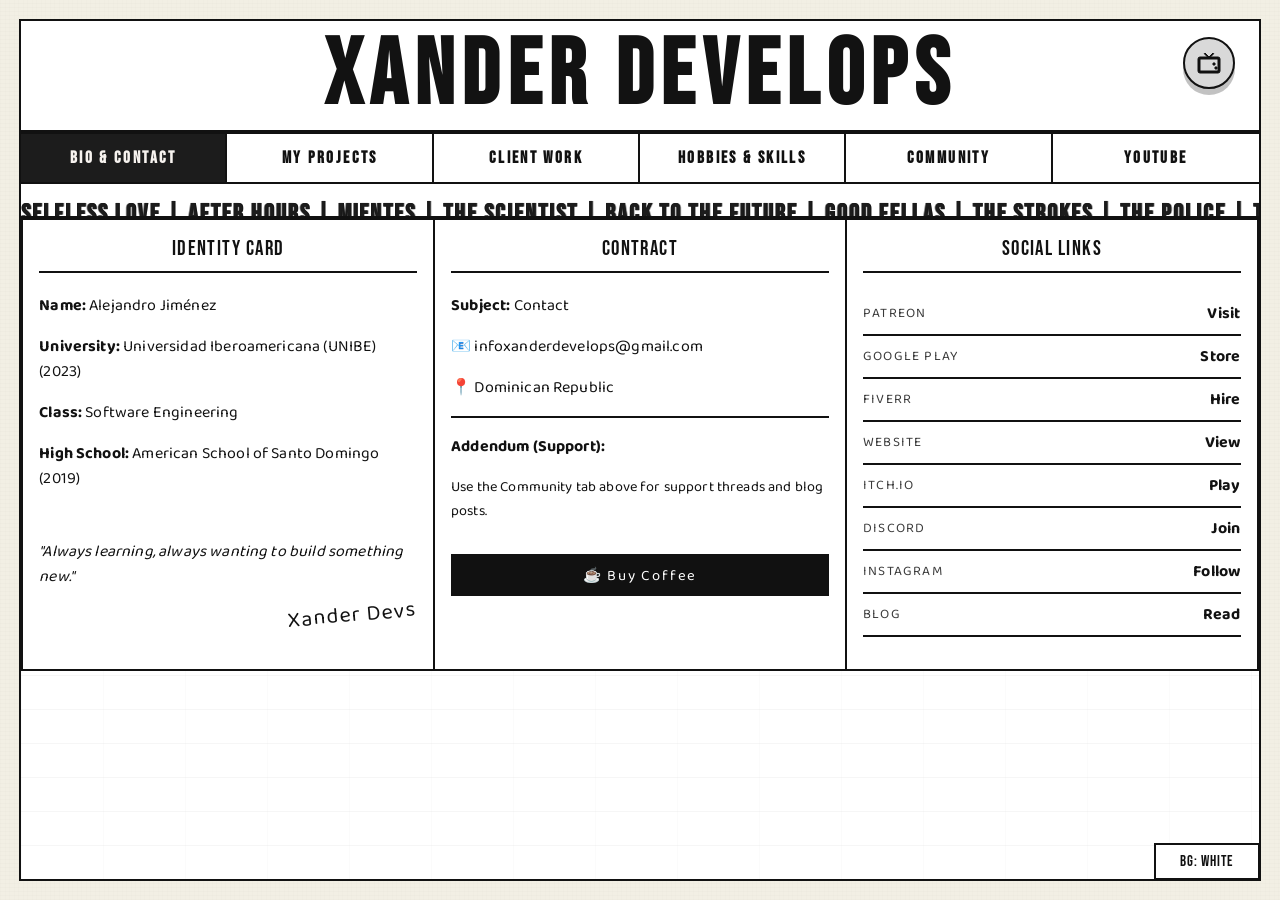
==== commit 7a9f342a: "changes" ====
--- a/index.html
+++ b/index.html
@@ -4,6 +4,7 @@
     <meta charset="UTF-8">
     <meta name="viewport" content="width=device-width, initial-scale=1.0">
     <title>Xander Develops | Rubber Hose Portfolio</title>
+    <link rel="icon" type="image/x-icon" href="assets/img/dev-icon.ico">
     <link rel="preconnect" href="https://fonts.googleapis.com">
     <link rel="preconnect" href="https://fonts.gstatic.com" crossorigin>
     <link href="https://fonts.googleapis.com/css2?family=Baloo+2:wght@400;500;600&family=Bebas+Neue&family=Cormorant+Garamond:wght@400;500;600;700&family=Special+Elite&display=swap" rel="stylesheet">
@@ -1043,8 +1044,27 @@
         }
 
         body.outer-bg-white {
-            background: #f7f7f7 !important;
-            background-image: none !important;
+            background-color: #f2efe4 !important;
+            background-image:
+                radial-gradient(circle at 14% 18%, rgba(0, 0, 0, 0.06) 0 1px, transparent 1.4px),
+                radial-gradient(circle at 78% 22%, rgba(0, 0, 0, 0.05) 0 0.9px, transparent 1.3px),
+                radial-gradient(circle at 28% 74%, rgba(0, 0, 0, 0.045) 0 1.1px, transparent 1.6px),
+                radial-gradient(circle at 90% 72%, rgba(0, 0, 0, 0.035) 0 0.9px, transparent 1.4px),
+                repeating-linear-gradient(
+                    0deg,
+                    rgba(0, 0, 0, 0.012) 0px,
+                    rgba(0, 0, 0, 0.012) 1px,
+                    transparent 1px,
+                    transparent 4px
+                ),
+                repeating-linear-gradient(
+                    90deg,
+                    rgba(0, 0, 0, 0.009) 0px,
+                    rgba(0, 0, 0, 0.009) 1px,
+                    transparent 1px,
+                    transparent 5px
+                ) !important;
+            background-size: 260px 220px, 320px 280px, 300px 260px, 380px 300px, 8px 8px, 9px 9px !important;
         }
 
         body.outer-bg-black {
@@ -1746,6 +1766,61 @@
             }
         }
 
+        /* --- VINTAGE GRID OVERRIDES --- */
+        body {
+            font-family: 'Special Elite', cursive;
+        }
+
+        .tv-container,
+        .controls-panel,
+        .channel-btn,
+        .paper-sheet,
+        .rubber-card,
+        .btn-link,
+        .retro-btn,
+        .contract-header,
+        .download-badge {
+            border-radius: 0 !important;
+        }
+
+        .controls-panel {
+            gap: 0 !important;
+            padding: 0 !important;
+            display: grid;
+            grid-template-columns: repeat(6, minmax(0, 1fr));
+            border-top: 2px solid var(--ink-color);
+            border-bottom: 2px solid var(--ink-color);
+            background: #e8dfcb;
+        }
+
+        .channel-btn {
+            margin: 0 !important;
+            border: 0 !important;
+            border-right: 2px solid var(--ink-color) !important;
+            box-shadow: none !important;
+            min-height: 48px;
+            display: flex;
+            align-items: center;
+            justify-content: center;
+            padding: 0.5rem 0.4rem !important;
+        }
+
+        .channel-btn:last-child {
+            border-right: 0 !important;
+        }
+
+        .paper-sheet,
+        .rubber-card {
+            box-shadow: none !important;
+            border-width: 2px !important;
+        }
+
+        @media (max-width: 1024px) {
+            .controls-panel {
+                grid-template-columns: repeat(3, minmax(0, 1fr));
+            }
+        }
+
         @media (pointer: coarse), (hover: none) {
             .cursor-spotlight {
                 display: none !important;
@@ -1802,6 +1877,7 @@
             <button class="channel-btn" onclick="switchChannel('projects', this)">My Projects</button>
             <button class="channel-btn" onclick="switchChannel('work', this)">Client Work</button>
             <button class="channel-btn" onclick="switchChannel('hobbies', this)">Hobbies & Skills</button>
+            <button class="channel-btn" onclick="switchChannel('community', this)">Community</button>
             <button class="channel-btn" onclick="switchChannel('youtube', this)">Youtube</button>
         </div>
 
@@ -1841,7 +1917,7 @@
                             <p>📍 Dominican Republic</p>
                             <hr class="section-rule">
                             <p><strong>Addendum (Support):</strong></p>
-                            <p style="font-size:0.9rem">Buy me a coffee to contribute to my caffeine addiction.</p>
+                            <p style="font-size:0.9rem">Use the Community tab above for support threads and blog posts.</p>
                             <br>
                             <div style="text-align:center;">
                                 <a href="https://buymeacoffee.com/xanderdevelops" target="_blank" class="btn-link">☕ Buy Coffee</a>
@@ -1969,7 +2045,19 @@
                                 <h3>Perfectly Tuned</h3>
                                 <a href="https://play.google.com/store/apps/dev?id=7768288436890321787" target="_blank" class="btn-link">Store</a>
                             </div>
-                            
+
+                            <div class="rubber-card" onmouseenter="playJazzChord()">
+                                <img src="pair-drawing-app-icon.png" class="app-icon" alt="PairDrawing">
+                                <h3>PairDrawing</h3>
+                                <a href="https://apps.apple.com/us/app/pairdrawing/id6755837968" target="_blank" class="btn-link">App Store</a>
+                            </div>
+
+                            <div class="rubber-card" onmouseenter="playJazzChord()">
+                                <img src="https://niywynjtcteznkpmvmfe.supabase.co/storage/v1/object/public/Assets/sharp-logo-app.png" class="app-icon" alt="Sharp">
+                                <h3>Sharp</h3>
+                                <a href="#" onclick="return false;" class="btn-link">Coming Soon</a>
+                            </div>
+                             
                         </div>
                     </div>
                 </div>
@@ -2100,7 +2188,66 @@
                     </div>
                 </div>
 
-                <!-- === TAB 5: YOUTUBE === -->
+                <!-- === TAB 5: COMMUNITY === -->
+                <div id="community" class="channel-section" data-runner="selfless love | after hours | mientes | the scientist | back to the future | good fellas | the strokes | the police | the weekend | romeo santos |">
+                    <div class="category-title dance-text">Community Hub</div>
+                    <div class="contract-wrapper">
+                        <div class="paper-sheet contract-1">
+                            <div class="contract-header">
+                                <span>FORUM + BLOG</span>
+                            </div>
+                            <p>One place for all projects. Users can:</p>
+                            <ul style="padding-left: 1.1rem; margin: 0;">
+                                <li>Create support threads for specific apps.</li>
+                                <li>Publish blog posts and project updates.</li>
+                                <li>Comment with username + password accounts.</li>
+                                <li>Filter by project and content type quickly.</li>
+                            </ul>
+                        </div>
+                        <div class="paper-sheet contract-2">
+                            <div class="contract-header">
+                                <span>OPEN COMMUNITY</span>
+                            </div>
+                            <p><strong>Select Project</strong></p>
+                            <select id="communityProjectSelect" style="width:100%; border:3px solid var(--ink-color); border-radius:8px; padding:8px; font-family:inherit; margin-bottom:10px;">
+                                <option value="General">General</option>
+                                <option value="All Projects">All Projects</option>
+                                <option value="MedFile">MedFile</option>
+                                <option value="CSV Link">CSV Link</option>
+                                <option value="Creator Tools">Creator Tools</option>
+                                <option value="PairDrawing">PairDrawing</option>
+                                <option value="Sharp">Sharp</option>
+                                <option value="Untold Capers">Untold Capers</option>
+                                <option value="Scribbles">Scribbles</option>
+                                <option value="Itch.io">Itch.io</option>
+                                <option value="Photo Memory">Photo Memory</option>
+                                <option value="Brick Fever">Brick Fever</option>
+                                <option value="Grav-it">Grav-it</option>
+                                <option value="Twisted Bounce">Twisted Bounce</option>
+                                <option value="Gum Drop">Gum Drop</option>
+                                <option value="Square Jump">Square Jump</option>
+                                <option value="Perfectly Tuned">Perfectly Tuned</option>
+                            </select>
+                            <div style="text-align:center;">
+                                <button class="btn-link" onclick="openCommunityHubFromTab()">Open Community Hub</button>
+                            </div>
+                            <p style="font-size:0.8rem; margin-top:10px;">This opens <code>support.html?app=SelectedProject</code></p>
+                        </div>
+                        <div class="paper-sheet contract-3">
+                            <div class="contract-header">
+                                <span>NAVIGATION</span>
+                            </div>
+                            <p>Inside the hub:</p>
+                            <ul style="padding-left: 1.1rem; margin: 0;">
+                                <li>Use tabs for All, Support, or Blog posts.</li>
+                                <li>Use the project dropdown to narrow results.</li>
+                                <li>Use search to jump to known topics.</li>
+                            </ul>
+                        </div>
+                    </div>
+                </div>
+
+                <!-- === TAB 6: YOUTUBE === -->
                 <div id="youtube" class="channel-section" data-runner="selfless love | after hours | mientes | the scientist | back to the future | good fellas | the strokes | the police | the weekend | romeo santos |">
                     <div class="category-title dance-text">Xander TV</div>
                     <div class="tv-screen-frame">
@@ -2204,6 +2351,13 @@
             const frame = document.getElementById('modalFrame');
             modal.style.display = 'none';
             frame.src = '';
+        }
+
+        function openCommunityHubFromTab() {
+            const projectSelect = document.getElementById('communityProjectSelect');
+            const project = projectSelect ? projectSelect.value : 'General';
+            const url = `support.html?app=${encodeURIComponent(project)}`;
+            window.location.href = url;
         }
 
         // --- AUDIO ENGINE ---
@@ -2401,3 +2555,4 @@
     </script>
 </body>
 </html>
+
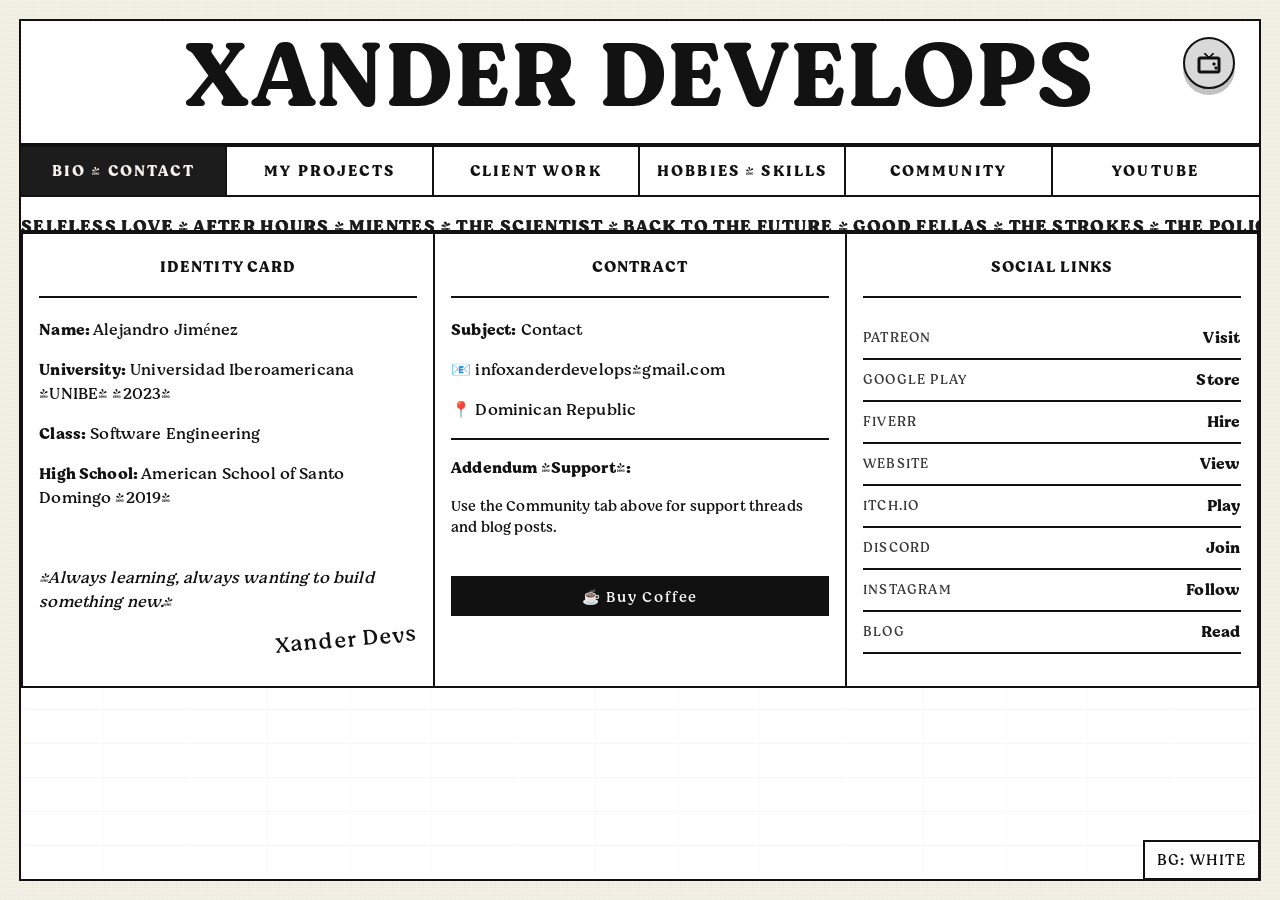
==== commit b1f7ba09: "changes" ====
--- a/index.html
+++ b/index.html
@@ -5,10 +5,41 @@
     <meta name="viewport" content="width=device-width, initial-scale=1.0">
     <title>Xander Develops | Rubber Hose Portfolio</title>
     <link rel="icon" type="image/x-icon" href="assets/img/dev-icon.ico">
-    <link rel="preconnect" href="https://fonts.googleapis.com">
-    <link rel="preconnect" href="https://fonts.gstatic.com" crossorigin>
-    <link href="https://fonts.googleapis.com/css2?family=Baloo+2:wght@400;500;600&family=Bebas+Neue&family=Cormorant+Garamond:wght@400;500;600;700&family=Special+Elite&display=swap" rel="stylesheet">
     <style>
+        @font-face {
+            font-family: "moranga-symbol";
+            src: local("Times New Roman"), local("Georgia"), local("Arial");
+            font-weight: 400;
+            font-style: normal;
+            font-display: swap;
+            unicode-range: U+0026, U+0028-0029, U+002F, U+007C;
+        }
+
+        @font-face {
+            font-family: "moranga-symbol";
+            src: local("Times New Roman"), local("Georgia"), local("Arial");
+            font-weight: 700;
+            font-style: normal;
+            font-display: swap;
+            unicode-range: U+0026, U+0028-0029, U+002F, U+007C;
+        }
+
+        @font-face {
+            font-family: "moranga";
+            src: url("./fonnts.com-moranga-regular.otf") format("opentype");
+            font-weight: 400;
+            font-style: normal;
+            font-display: swap;
+        }
+
+        @font-face {
+            font-family: "moranga";
+            src: url("./fonnts.com-moranga-bold.otf") format("opentype");
+            font-weight: 700;
+            font-style: normal;
+            font-display: swap;
+        }
+
         /* --- THEME VARIABLES --- */
         :root {
             /* Default: Black & White */
@@ -37,7 +68,7 @@
             padding: 0;
             background-color: var(--bg-color);
             color: var(--ink-color);
-            font-family: 'Gloria Hallelujah', cursive;
+            font-family: "moranga-symbol", "moranga", serif;
             height: 100vh;
             display: flex;
             flex-direction: column;
@@ -82,14 +113,14 @@
 
         .jazz-hint {
             position: absolute; top: 10px; left: 20px;
-            font-family: 'Special Elite'; font-size: 0.8rem;
+            font-family: "moranga-symbol", "moranga", serif; font-size: 0.8rem;
             transform: rotate(-2deg); max-width: 200px;
             display: none;
         }
         @media(min-width: 768px) { .jazz-hint { display: block; } }
 
         h1.main-title {
-            font-family: 'Bebas Neue', sans-serif;
+            font-family: "moranga-symbol", "moranga", serif;
             font-size: 3.5rem;
             margin: 0;
             letter-spacing: 2px;
@@ -134,7 +165,7 @@
         }
 
         .channel-btn {
-            font-family: 'Special Elite', cursive;
+            font-family: "moranga-symbol", "moranga", serif;
             font-weight: bold;
             font-size: 0.9rem;
             background: white;
@@ -235,11 +266,11 @@
         body.color-mode .app-icon { filter: grayscale(0%); }
 
         .rubber-card h3 { margin: 0 0 5px 0; font-size: 1rem; text-align: center; }
-        .rubber-card p { font-family: 'Special Elite'; font-size: 0.75rem; margin-bottom: 8px; text-align: center; }
+        .rubber-card p { font-family: "moranga-symbol", "moranga", serif; font-size: 0.75rem; margin-bottom: 8px; text-align: center; }
 
         .download-badge {
             background: var(--ink-color); color: white;
-            font-family: 'Special Elite'; font-size: 0.6rem;
+            font-family: "moranga-symbol", "moranga", serif; font-size: 0.6rem;
             position: absolute; top: 10px; right: 10px; z-index: 20; /* Above Image */
             padding: 4px 8px; border-radius: 4px;
             border: 1px solid white;
@@ -250,7 +281,7 @@
         .btn-link {
             display: block; background: var(--ink-color); color: white;
             text-align: center; padding: 6px; text-decoration: none;
-            font-family: 'Special Elite'; border-radius: 6px; font-size: 0.8rem; cursor: pointer;
+            font-family: "moranga-symbol", "moranga", serif; border-radius: 6px; font-size: 0.8rem; cursor: pointer;
         }
         .btn-link:hover { background: #444; }
         body.color-mode .btn-link:hover { background: var(--accent-color); color: #f7f3ef; }
@@ -279,7 +310,7 @@
             padding-bottom: 10px;
         }
         .signature {
-            font-family: 'Special Elite'; font-size: 1.2rem; color: var(--ink-color);
+            font-family: "moranga-symbol", "moranga", serif; font-size: 1.2rem; color: var(--ink-color);
             margin-top: 20px; text-align: right; transform: rotate(-5deg);
         }
 
@@ -326,7 +357,7 @@
         
         .skill-blob {
             display: inline-block; background: #fff; border: 2px solid var(--ink-color);
-            padding: 8px 16px; margin: 5px; font-family: 'Special Elite';
+            padding: 8px 16px; margin: 5px; font-family: "moranga-symbol", "moranga", serif;
             border-radius: 255px 15px 225px 15px / 15px 225px 15px 255px; cursor: pointer;
             transition: all 0.2s;
         }
@@ -383,7 +414,7 @@
         .retro-btn {
             background: #888; border: 4px solid #222;
             border-radius: 50%; width: 60px; height: 60px;
-            font-family: 'Special Elite'; font-weight: bold; font-size: 0.8rem;
+            font-family: "moranga-symbol", "moranga", serif; font-weight: bold; font-size: 0.8rem;
             cursor: pointer; display: flex; align-items: center; justify-content: center;
             box-shadow: 0 5px 0 #222; transition: all 0.1s;
         }
@@ -407,7 +438,7 @@
         }
         .close-modal {
             background: red; color: white; border: 2px solid black;
-            font-family: 'Special Elite'; padding: 5px 10px; cursor: pointer;
+            font-family: "moranga-symbol", "moranga", serif; padding: 5px 10px; cursor: pointer;
         }
 
         /* Animation Classes */
@@ -426,7 +457,7 @@
             --accent-color: #1c1c1c;
             --accent-soft: #d9d9d9;
             --muted-color: #3a3a3a;
-            --info-font: 'Baloo 2', 'Trebuchet MS', sans-serif;
+            --info-font: "moranga-symbol", "moranga", serif;
             --world-wash-a: rgba(0, 0, 0, 0.06);
             --world-wash-b: rgba(0, 0, 0, 0.05);
             --world-wash-c: rgba(0, 0, 0, 0.06);
@@ -449,7 +480,7 @@
             --accent-color: #9b3d28;
             --accent-soft: #b55234;
             --muted-color: #6a5a3f;
-            --info-font: 'Baloo 2', 'Trebuchet MS', sans-serif;
+            --info-font: "moranga-symbol", "moranga", serif;
             --world-wash-a: rgba(122, 95, 49, 0.11);
             --world-wash-b: rgba(59, 46, 24, 0.08);
             --world-wash-c: rgba(155, 61, 40, 0.11);
@@ -539,13 +570,13 @@
             transform: translateX(-50%);
             letter-spacing: 0.34em;
             text-transform: uppercase;
-            font-family: 'Bebas Neue', sans-serif;
+            font-family: "moranga-symbol", "moranga", serif;
             font-size: 0.78rem;
             color: var(--muted-color);
         }
 
         .jazz-hint {
-            font-family: 'Bebas Neue', sans-serif;
+            font-family: "moranga-symbol", "moranga", serif;
             letter-spacing: 0.12em;
             text-transform: uppercase;
             font-size: 0.78rem;
@@ -556,7 +587,7 @@
 
         h1.main-title {
             margin: 0.2rem 0 0.9rem;
-            font-family: 'Bebas Neue', sans-serif;
+            font-family: "moranga-symbol", "moranga", serif;
             font-size: clamp(2.8rem, 8vw, 6.6rem);
             line-height: 0.9;
             letter-spacing: 0.09em;
@@ -626,7 +657,7 @@
         }
 
         .channel-btn {
-            font-family: 'Bebas Neue', sans-serif;
+            font-family: "moranga-symbol", "moranga", serif;
             font-size: clamp(0.92rem, 2vw, 1.18rem);
             letter-spacing: 0.14em;
             border: 1px solid var(--line-color);
@@ -731,7 +762,7 @@
 
         .story-ribbon span {
             flex: 0 0 auto;
-            font-family: 'Bebas Neue', sans-serif;
+            font-family: "moranga-symbol", "moranga", serif;
             font-style: italic;
             font-weight: 600;
             font-size: clamp(1rem, 2.4vw, 1.55rem);
@@ -759,7 +790,7 @@
             position: absolute;
             top: 0.1rem;
             left: 0;
-            font-family: 'Bebas Neue', sans-serif;
+            font-family: "moranga-symbol", "moranga", serif;
             font-style: italic;
             font-weight: 700;
             font-size: clamp(2.3rem, 8vw, 6rem);
@@ -787,7 +818,7 @@
         }
 
         .category-title {
-            font-family: 'Bebas Neue', sans-serif;
+            font-family: "moranga-symbol", "moranga", serif;
             font-style: italic;
             font-weight: 700;
             font-size: clamp(2.1rem, 5vw, 4.3rem);
@@ -824,14 +855,14 @@
         }
 
         .rubber-card h3 {
-            font-family: 'Bebas Neue', sans-serif;
+            font-family: "moranga-symbol", "moranga", serif;
             font-size: 1.35rem;
             letter-spacing: 0.03em;
             font-style: italic;
         }
 
         .rubber-card p {
-            font-family: 'Cormorant Garamond', serif;
+            font-family: "moranga-symbol", "moranga", serif;
             font-size: 1rem;
             letter-spacing: 0.01em;
         }
@@ -841,14 +872,14 @@
             border: 1px solid #f6e7cf;
             box-shadow: 0 4px 0 rgba(0, 0, 0, 0.35);
             background: var(--accent-color);
-            font-family: 'Bebas Neue', sans-serif;
+            font-family: "moranga-symbol", "moranga", serif;
             font-size: 0.72rem;
             letter-spacing: 0.08em;
             padding: 5px 11px;
         }
 
         .btn-link {
-            font-family: 'Bebas Neue', sans-serif;
+            font-family: "moranga-symbol", "moranga", serif;
             font-size: 0.92rem;
             letter-spacing: 0.12em;
             padding: 0.5rem 0.7rem 0.4rem;
@@ -897,7 +928,7 @@
         }
 
         .contract-header span {
-            font-family: 'Bebas Neue', sans-serif !important;
+            font-family: "moranga-symbol", "moranga", serif !important;
             letter-spacing: 0.07em;
             font-size: 1.3rem !important;
         }
@@ -907,7 +938,7 @@
         }
 
         .social-list span {
-            font-family: 'Bebas Neue', sans-serif;
+            font-family: "moranga-symbol", "moranga", serif;
             font-size: 0.84rem;
             letter-spacing: 0.09em;
             text-transform: uppercase;
@@ -915,13 +946,13 @@
         }
 
         .social-list a {
-            font-family: 'Bebas Neue', sans-serif;
+            font-family: "moranga-symbol", "moranga", serif;
             font-size: 1rem;
             letter-spacing: 0.02em;
         }
 
         .signature {
-            font-family: 'Bebas Neue', sans-serif;
+            font-family: "moranga-symbol", "moranga", serif;
             font-size: 1.35rem;
             letter-spacing: 0.05em;
         }
@@ -955,7 +986,7 @@
         .skill-blob {
             border-width: 1px;
             border-radius: 999px;
-            font-family: 'Bebas Neue', sans-serif;
+            font-family: "moranga-symbol", "moranga", serif;
             letter-spacing: 0.08em;
             padding: 0.46rem 1rem 0.38rem;
             background: rgba(255, 252, 244, 0.84);
@@ -996,7 +1027,7 @@
         .retro-btn {
             width: 64px;
             height: 64px;
-            font-family: 'Bebas Neue', sans-serif;
+            font-family: "moranga-symbol", "moranga", serif;
             font-size: 0.84rem;
             letter-spacing: 0.08em;
             background: var(--accent-soft);
@@ -1028,7 +1059,7 @@
         .close-modal {
             background: var(--accent-color);
             border: 1px solid var(--line-color);
-            font-family: 'Bebas Neue', sans-serif;
+            font-family: "moranga-symbol", "moranga", serif;
             letter-spacing: 0.08em;
         }
 
@@ -1083,7 +1114,7 @@
             border-radius: 0;
             background: var(--paper-color);
             color: var(--line-color);
-            font-family: 'Bebas Neue', sans-serif;
+            font-family: "moranga-symbol", "moranga", serif;
             font-size: 0.95rem;
             letter-spacing: 0.06em;
             text-transform: uppercase;
@@ -1136,7 +1167,7 @@
 
         h1.main-title {
             margin: 0;
-            font-family: 'Bebas Neue', sans-serif;
+            font-family: "moranga-symbol", "moranga", serif;
             font-size: clamp(2.5rem, 7.5vw, 5.8rem);
             line-height: 0.86;
             letter-spacing: 0.08em;
@@ -1279,7 +1310,7 @@
         }
 
         .story-ribbon span {
-            font-family: 'Bebas Neue', sans-serif;
+            font-family: "moranga-symbol", "moranga", serif;
             font-style: normal;
             letter-spacing: 0.08em;
             text-transform: uppercase;
@@ -1377,7 +1408,7 @@
         }
 
         .category-title {
-            font-family: 'Bebas Neue', sans-serif;
+            font-family: "moranga-symbol", "moranga", serif;
             font-style: normal;
             font-size: clamp(2.1rem, 5vw, 4.2rem);
             letter-spacing: 0.05em;
@@ -1488,7 +1519,7 @@
         .piano-label {
             display: block;
             margin-bottom: 0.45rem;
-            font-family: 'Bebas Neue', sans-serif;
+            font-family: "moranga-symbol", "moranga", serif;
             letter-spacing: 0.07em;
             font-size: 1rem;
             text-transform: uppercase;
@@ -1768,7 +1799,7 @@
 
         /* --- VINTAGE GRID OVERRIDES --- */
         body {
-            font-family: 'Special Elite', cursive;
+            font-family: "moranga-symbol", "moranga", serif;
         }
 
         .tv-container,
@@ -1830,6 +1861,82 @@
             html.has-spotlight-cursor * {
                 cursor: auto !important;
             }
+        }
+
+        /* Moranga type hierarchy and title refinements */
+        body {
+            font-weight: 400;
+        }
+
+        h1,
+        h2,
+        h3,
+        h4,
+        h5,
+        h6,
+        .main-title,
+        .channel-btn,
+        .category-title,
+        .story-ribbon span,
+        .rubber-card h3,
+        .contract-header span {
+            font-weight: 700;
+            text-decoration: none !important;
+        }
+
+        h1,
+        h2,
+        h3,
+        h4,
+        h5,
+        h6 {
+            margin: 0.45rem 0 0.75rem !important;
+        }
+
+        h1.main-title {
+            margin: 0 0 0.85rem !important;
+            letter-spacing: 0.022em !important;
+        }
+
+        .title-main {
+            letter-spacing: 0.018em !important;
+        }
+
+        .category-title {
+            font-size: clamp(1.65rem, 3.95vw, 3rem) !important;
+            border-bottom: 0 !important;
+            padding-bottom: 0 !important;
+            margin: 0.55rem 0 0.95rem 0.45rem !important;
+            text-decoration: none !important;
+        }
+
+        .story-ribbon span {
+            font-size: clamp(0.8rem, 1.68vw, 1.08rem) !important;
+        }
+
+        .rubber-card h3 {
+            margin: 0.4rem 0 0.65rem !important;
+            font-size: 0.98rem !important;
+        }
+
+        .contract-header span {
+            display: block;
+            margin: 0.3rem 0 0.5rem !important;
+            font-size: 0.98rem !important;
+        }
+
+        .channel-btn {
+            font-size: clamp(0.8rem, 1.62vw, 0.96rem) !important;
+        }
+
+        .main-title,
+        .title-main,
+        .jazz-hint,
+        .category-title,
+        .story-ribbon span,
+        .rubber-card h3,
+        .contract-header span {
+            text-decoration: none !important;
         }
     </style>
 </head>
@@ -2067,7 +2174,7 @@
                     <div class="client-layout">
                         <div class="client-left">
                             <div class="fiverr-card" onmouseenter="playJazzChord()">
-                                <h3 style="margin:0; font-family:'Bebas Neue', sans-serif; font-size:3rem; letter-spacing:2px;">FIVERR</h3>
+                                <h3 style="margin:0; font-family:'moranga-symbol', 'moranga', serif; font-size:3rem; letter-spacing:2px;">FIVERR</h3>
                                 <div style="font-size:1.5rem; color:black; margin: 10px 0;">★★★★★</div>
                                 <p style="font-size:0.9rem;"><strong>5.0</strong> (55 Reviews)</p>
                                 <a href="https://www.fiverr.com/alejandrojim439" target="_blank" class="btn-link" style="margin-top:10px;">Hire Me</a>
@@ -2556,3 +2663,5 @@
 </body>
 </html>
 
+
+
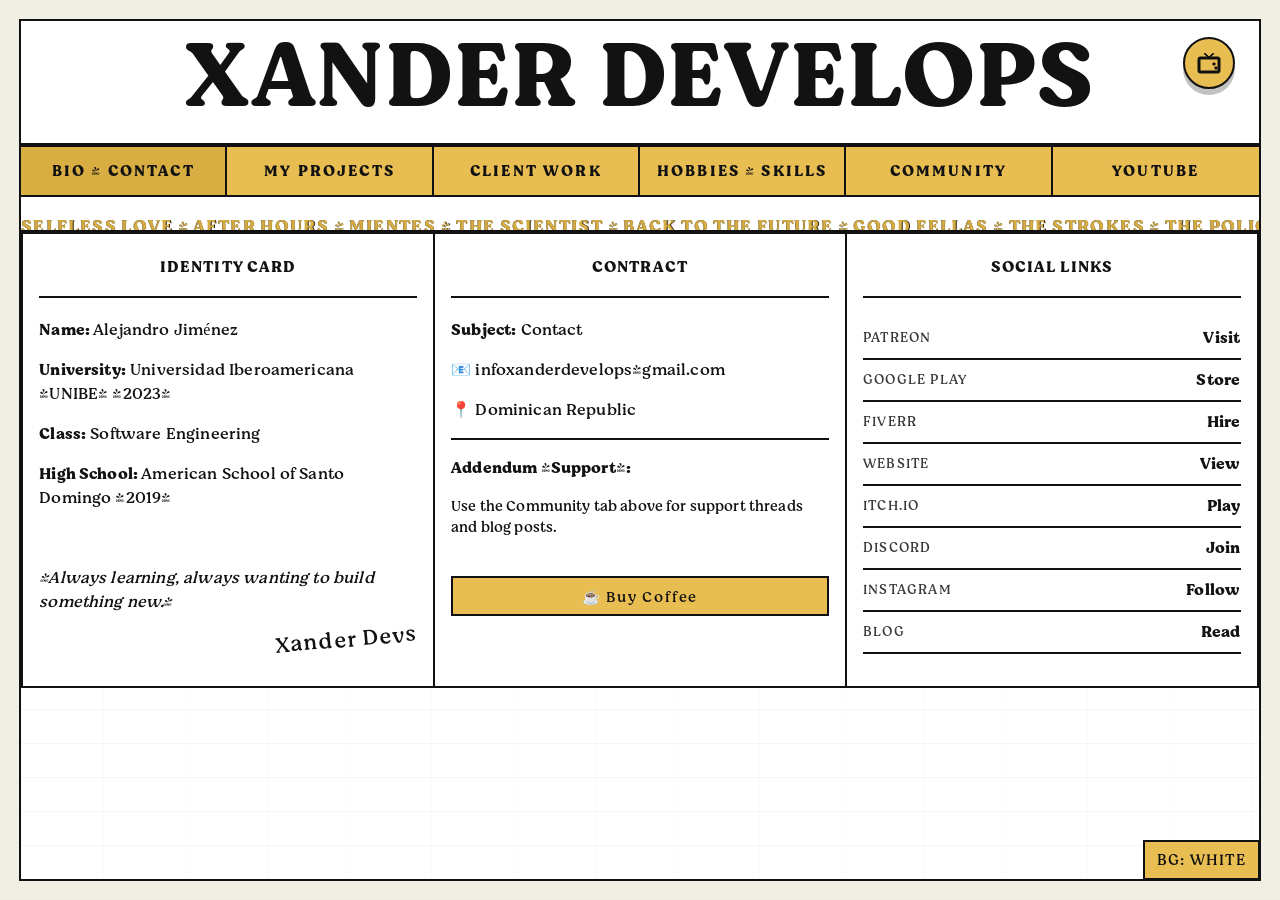
==== commit 5316ef60: "Update index.html" ====
--- a/index.html
+++ b/index.html
@@ -454,8 +454,8 @@
             --card-bg: #fbfbfb;
             --paper-color: #ffffff;
             --line-color: #111111;
-            --accent-color: #1c1c1c;
-            --accent-soft: #d9d9d9;
+            --accent-color: #d8ae43;
+            --accent-soft: #e8be52;
             --muted-color: #3a3a3a;
             --info-font: "moranga-symbol", "moranga", serif;
             --world-wash-a: rgba(0, 0, 0, 0.06);
@@ -1938,6 +1938,34 @@
         .contract-header span {
             text-decoration: none !important;
         }
+
+        /* Yellow controls for default (black/white) theme */
+        body:not(.color-mode) .color-toggle,
+        body:not(.color-mode) .bg-toggle,
+        body:not(.color-mode) .btn-link,
+        body:not(.color-mode) .download-badge,
+        body:not(.color-mode) .retro-btn,
+        body:not(.color-mode) .close-modal,
+        body:not(.color-mode) .channel-btn {
+            background: var(--accent-soft) !important;
+            color: #111111 !important;
+            border-color: var(--line-color) !important;
+        }
+
+        body:not(.color-mode) .channel-btn.active,
+        body:not(.color-mode) .channel-btn:hover,
+        body:not(.color-mode) .btn-link:hover,
+        body:not(.color-mode) .color-toggle:hover,
+        body:not(.color-mode) .retro-btn:hover,
+        body:not(.color-mode) .bg-toggle:hover {
+            background: var(--accent-color) !important;
+            color: #111111 !important;
+        }
+
+        body:not(.color-mode) #newTabLink {
+            background: var(--accent-color) !important;
+            color: #111111 !important;
+        }
     </style>
 </head>
 <body data-world="bio" class="outer-bg-white">
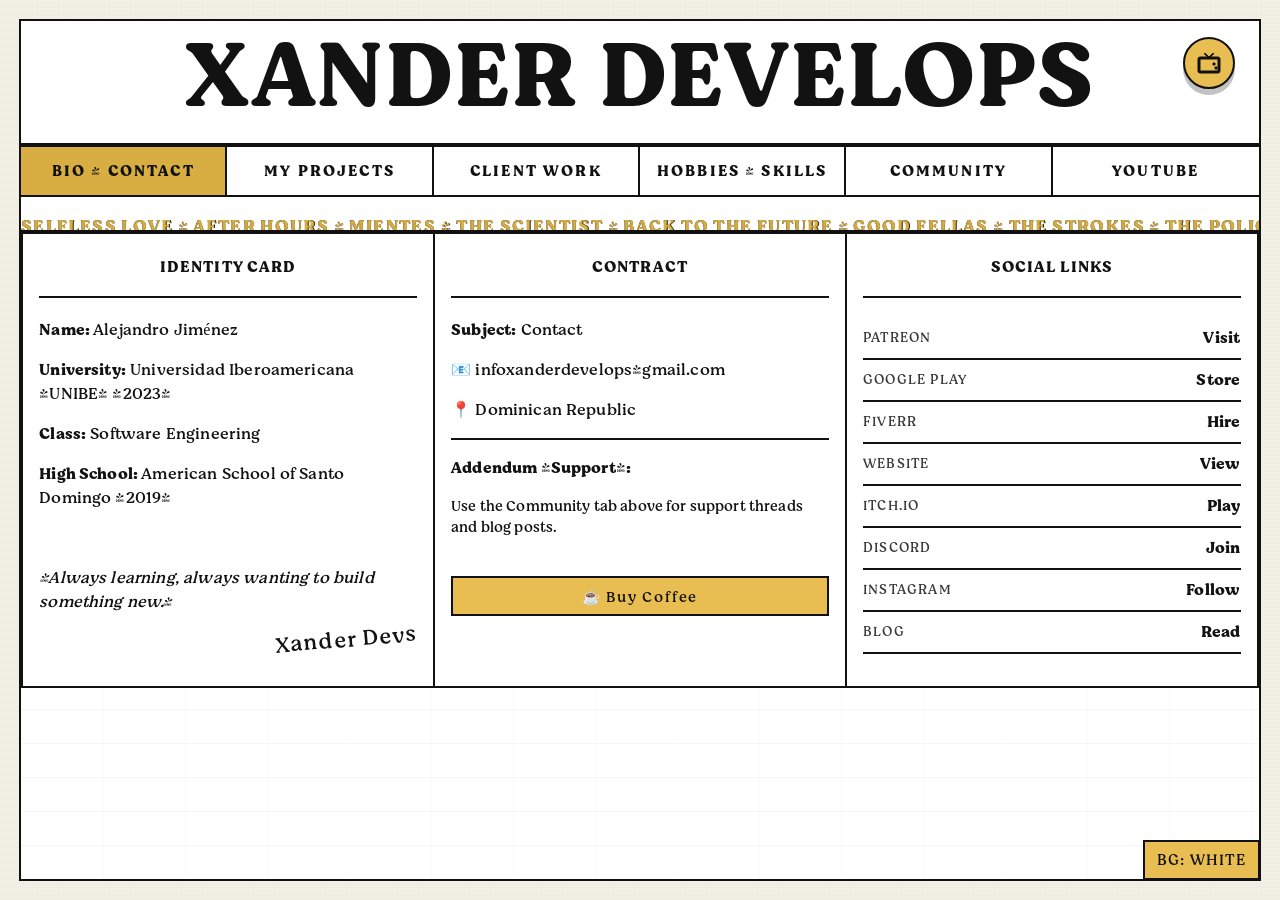
==== commit 45213498: "fx" ====
--- a/index.html
+++ b/index.html
@@ -12,7 +12,7 @@
             font-weight: 400;
             font-style: normal;
             font-display: swap;
-            unicode-range: U+0026, U+0028-0029, U+002F, U+007C;
+            unicode-range: U+0021, U+0026, U+0028-0029, U+002F, U+007C;
         }
 
         @font-face {
@@ -21,7 +21,7 @@
             font-weight: 700;
             font-style: normal;
             font-display: swap;
-            unicode-range: U+0026, U+0028-0029, U+002F, U+007C;
+            unicode-range: U+0021, U+0026, U+0028-0029, U+002F, U+007C;
         }
 
         @font-face {
@@ -1945,15 +1945,24 @@
         body:not(.color-mode) .btn-link,
         body:not(.color-mode) .download-badge,
         body:not(.color-mode) .retro-btn,
-        body:not(.color-mode) .close-modal,
-        body:not(.color-mode) .channel-btn {
+        body:not(.color-mode) .close-modal {
             background: var(--accent-soft) !important;
             color: #111111 !important;
             border-color: var(--line-color) !important;
         }
 
+        body:not(.color-mode) .channel-btn {
+            background: var(--paper-color) !important;
+            color: var(--line-color) !important;
+            border-color: var(--line-color) !important;
+        }
+
+        body:not(.color-mode) .channel-btn:hover {
+            background: var(--paper-color) !important;
+            color: var(--line-color) !important;
+        }
+
         body:not(.color-mode) .channel-btn.active,
-        body:not(.color-mode) .channel-btn:hover,
         body:not(.color-mode) .btn-link:hover,
         body:not(.color-mode) .color-toggle:hover,
         body:not(.color-mode) .retro-btn:hover,
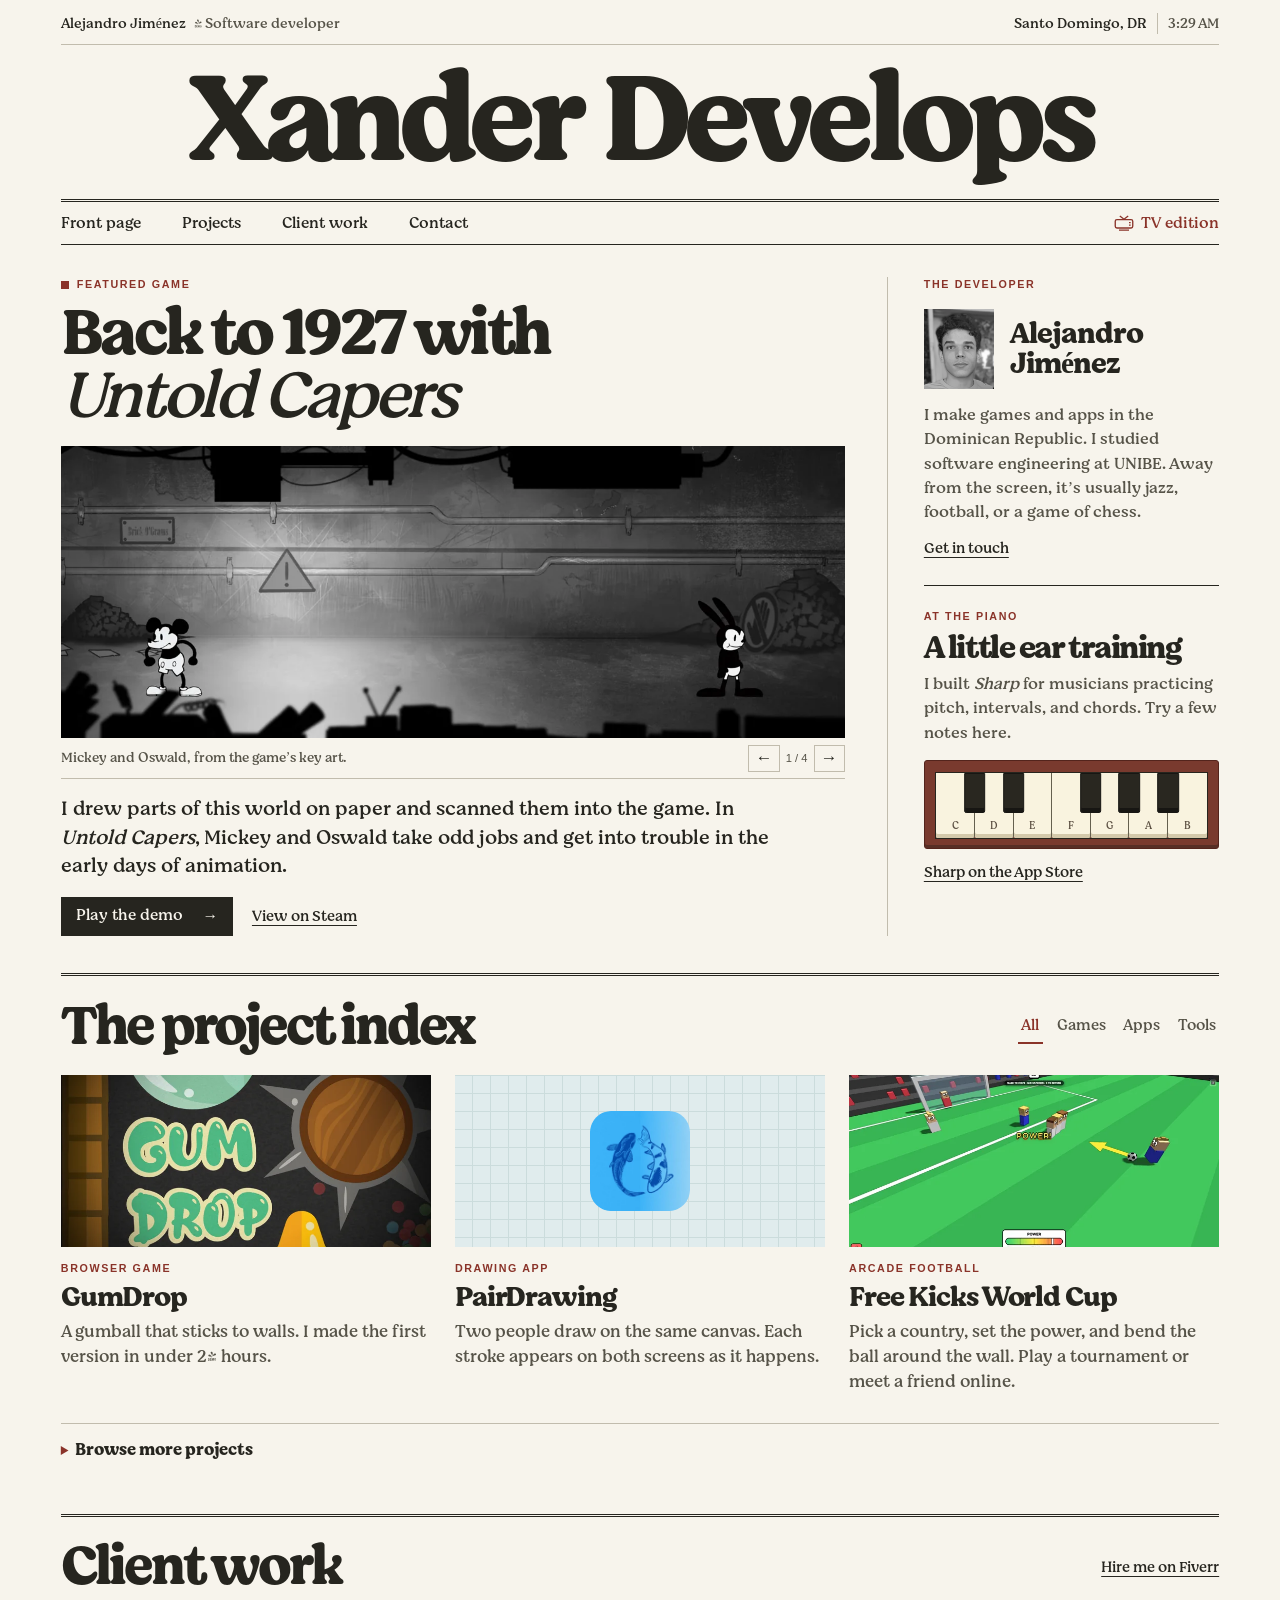
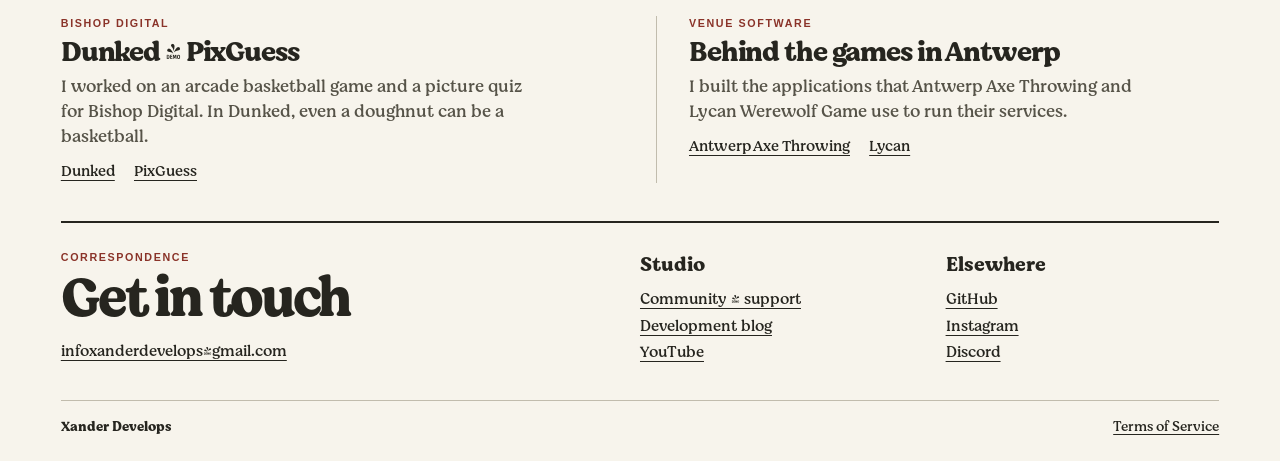
==== commit 78e3e0ba: "Redesign portfolio as an editorial front page with interactive game artwork and piano" ====
--- a/index.html
+++ b/index.html
@@ -1,2704 +1,107 @@
-<!DOCTYPE html>
+<!doctype html>
 <html lang="en">
 <head>
-    <meta charset="UTF-8">
-    <meta name="viewport" content="width=device-width, initial-scale=1.0">
-    <title>Xander Develops | Rubber Hose Portfolio</title>
-    <link rel="icon" type="image/x-icon" href="assets/img/dev-icon.ico">
-    <style>
-        @font-face {
-            font-family: "moranga-symbol";
-            src: local("Times New Roman"), local("Georgia"), local("Arial");
-            font-weight: 400;
-            font-style: normal;
-            font-display: swap;
-            unicode-range: U+0021, U+0026, U+0028-0029, U+002F, U+007C;
-        }
+  <meta charset="utf-8">
+  <meta name="viewport" content="width=device-width, initial-scale=1">
+  <title>Xander Develops — Alejandro Jiménez</title>
+  <meta name="description" content="Games, software, and client work by Alejandro Jiménez. Play the Untold Capers demo, try a little ear training, and explore the project index.">
+  <meta name="theme-color" content="#f6f3e9">
+  <meta property="og:title" content="Xander Develops — Alejandro Jiménez">
+  <meta property="og:description" content="Independent games and software from the Dominican Republic.">
+  <meta property="og:image" content="https://xanderdevelops.github.io/assets/img/portfolio/capers-key-art.webp">
+  <link rel="icon" href="assets/img/dev-icon.ico">
+  <link rel="preload" href="fonnts.com-moranga-bold.otf" as="font" type="font/otf" crossorigin>
+  <link rel="stylesheet" href="assets/css/portfolio.css">
+  <script defer src="assets/js/portfolio.js"></script>
+</head>
+<body>
+<a class="skip" href="#front-page">Skip to the portfolio</a>
+<div class="paper">
+  <header class="masthead">
+    <div class="folio"><span>Alejandro Jiménez <span class="folio-role">/ Software developer</span></span><span>Santo Domingo, DR <time id="local-time"></time></span></div>
+    <h1>Xander Develops</h1>
+    <nav class="section-nav" aria-label="Portfolio sections">
+      <div class="section-links"><a href="#front-page">Front page</a><a href="#projects">Projects</a><a href="#work">Client work</a><a href="#contact">Contact</a></div>
+      <a class="tv-link" href="tv.html"><svg aria-hidden="true" viewBox="0 0 24 19" width="20" height="16" fill="none" stroke="currentColor" stroke-width="1.6"><path d="m7 1 5 4 5-4M6 18h12"/><rect x="1.5" y="5.5" width="21" height="10" rx="2"/><path d="M18 9h2m-2 3h2"/></svg> TV edition</a>
+    </nav>
+  </header>
 
-        @font-face {
-            font-family: "moranga-symbol";
-            src: local("Times New Roman"), local("Georgia"), local("Arial");
-            font-weight: 700;
-            font-style: normal;
-            font-display: swap;
-            unicode-range: U+0021, U+0026, U+0028-0029, U+002F, U+007C;
-        }
-
-        @font-face {
-            font-family: "moranga";
-            src: url("./fonnts.com-moranga-regular.otf") format("opentype");
-            font-weight: 400;
-            font-style: normal;
-            font-display: swap;
-        }
-
-        @font-face {
-            font-family: "moranga";
-            src: url("./fonnts.com-moranga-bold.otf") format("opentype");
-            font-weight: 700;
-            font-style: normal;
-            font-display: swap;
-        }
-
-        /* --- THEME VARIABLES --- */
-        :root {
-            /* Default: Black & White */
-            --bg-color: #d4d4d4;
-            --ink-color: #1a1a1a;
-            --screen-bg: #f0f0f0;
-            --card-bg: #ffffff;
-            --paper-color: #ffffff;
-        }
-
-        body.color-mode {
-            /* Rubber Hose / Comic Colors */
-            --bg-color: #e6dcb8; /* Vintage beige */
-            --ink-color: #111111;
-            --screen-bg: #fffce6;
-            --card-bg: #ffffff;
-            --paper-color: #fdf5e6;
-        }
-
-        * {
-            box-sizing: border-box;
-        }
-
-        body {
-            margin: 0;
-            padding: 0;
-            background-color: var(--bg-color);
-            color: var(--ink-color);
-            font-family: "moranga-symbol", "moranga", serif;
-            height: 100vh;
-            display: flex;
-            flex-direction: column;
-            overflow: hidden;
-            transition: background-color 0.5s;
-        }
-
-        /* --- RETRO VISUALS --- */
-        .overlay { position: fixed; top: 0; left: 0; width: 100%; height: 100%; pointer-events: none; }
-        
-        .grain {
-            z-index: 999; /* Top layer */
-            opacity: 0.3; 
-            background-image: url("data:image/svg+xml,%3Csvg viewBox='0 0 200 200' xmlns='http://www.w3.org/2000/svg'%3E%3Cfilter id='noiseFilter'%3E%3CfeTurbulence type='fractalNoise' baseFrequency='1.5' numOctaves='3' stitchTiles='stitch'/%3E%3C/filter%3E%3Crect width='100%25' height='100%25' filter='url(%23noiseFilter)' opacity='1'/%3E%3C/svg%3E");
-            animation: grain-flicker 0.2s infinite;
-        }
-
-        .vignette { z-index: 998; background: radial-gradient(circle, transparent 50%, rgba(0,0,0,0.6) 100%); }
-
-        /* --- HEADER & TOGGLE --- */
-        header { position: relative; text-align: center; padding: 0.5rem; flex-shrink: 0; }
-        
-        .color-toggle {
-            position: absolute; top: 15px; right: 20px;
-            background: #fff; 
-            border: 3px solid var(--ink-color);
-            border-radius: 50%;
-            width: 40px; height: 40px; /* Smaller */
-            cursor: pointer; 
-            z-index: 100; /* BEHIND THE GRAIN (999) */
-            display: flex; align-items: center; justify-content: center;
-            box-shadow: 2px 2px 0px var(--ink-color);
-            transition: all 0.2s;
-        }
-        .color-toggle:hover { transform: scale(1.1); box-shadow: 4px 4px 0px var(--ink-color); }
-        .color-toggle:active { transform: scale(0.95); box-shadow: 0 0 0; }
-        .color-toggle svg { width: 24px; height: 24px; fill: var(--ink-color); stroke: var(--ink-color); stroke-width: 1px; } /* Bulky icon */
-        
-        /* Colorful Toggle in Color Mode */
-        body.color-mode .color-toggle { background: var(--accent-soft); border-color: var(--line-color); }
-        body.color-mode .color-toggle svg { fill: var(--line-color); stroke: var(--line-color); }
-
-        .jazz-hint {
-            position: absolute; top: 10px; left: 20px;
-            font-family: "moranga-symbol", "moranga", serif; font-size: 0.8rem;
-            transform: rotate(-2deg); max-width: 200px;
-            display: none;
-        }
-        @media(min-width: 768px) { .jazz-hint { display: block; } }
-
-        h1.main-title {
-            font-family: "moranga-symbol", "moranga", serif;
-            font-size: 3.5rem;
-            margin: 0;
-            letter-spacing: 2px;
-            transform: scaleY(1.2);
-            text-shadow: 4px 4px 0px rgba(0,0,0,0.2);
-            color: var(--ink-color);
-        }
-
-        /* --- TV BOX (VHS / Fisheye Effect) --- */
-        .tv-container {
-            flex: 1;
-            display: flex;
-            flex-direction: column;
-            width: 98%;
-            margin: 0 auto 10px auto;
-            border: 12px solid var(--ink-color);
-            border-radius: 30px; 
-            background: #333;
-            box-shadow: 10px 10px 0px rgba(0,0,0,0.3);
-            position: relative;
-            overflow: hidden;
-        }
-        
-        .crt-overlay {
-            position: absolute; top:0; left:0; right:0; bottom:0;
-            pointer-events: none; z-index: 150;
-            box-shadow: inset 0 0 80px rgba(0,0,0,0.7);
-            border-radius: 15px;
-        }
-
-        /* --- CONTROLS --- */
-        .controls-panel {
-            background: #dcdcdc;
-            border-bottom: 6px solid var(--ink-color);
-            padding: 10px;
-            display: flex;
-            justify-content: center;
-            gap: 10px;
-            flex-wrap: wrap;
-            position: relative;
-            z-index: 100;
-        }
-
-        .channel-btn {
-            font-family: "moranga-symbol", "moranga", serif;
-            font-weight: bold;
-            font-size: 0.9rem;
-            background: white;
-            border: 3px solid var(--ink-color);
-            padding: 8px 15px;
-            border-radius: 8px;
-            box-shadow: 4px 4px 0px var(--ink-color);
-            transition: all 0.1s;
-            text-transform: uppercase;
-        }
-
-        .channel-btn:hover { transform: translate(-2px, -2px); box-shadow: 6px 6px 0px var(--ink-color); }
-        .channel-btn.active {
-            transform: translate(2px, 2px);
-            box-shadow: 0px 0px 0px var(--ink-color);
-            background: var(--ink-color);
-            color: white;
-        }
-
-        /* Constant palette in color mode */
-        body.color-mode .channel-btn:nth-child(n) { border-color: var(--line-color); color: var(--line-color); }
-        body.color-mode .channel-btn:nth-child(n).active { background: var(--accent-color); color: #f7f3ef; }
-
-
-        /* --- SCREEN CONTENT --- */
-        .screen {
-            flex: 1;
-            background: var(--screen-bg);
-            position: relative;
-            overflow: hidden;
-            display: flex;
-            flex-direction: column;
-            transition: background-color 0.5s;
-        }
-
-        .content-scroll {
-            padding: 20px 40px;
-            overflow-y: auto;
-            height: 100%;
-            scrollbar-width: thin;
-            scrollbar-color: var(--ink-color) transparent;
-            position: relative; z-index: 10;
-        }
-
-        .channel-section { display: none; padding-bottom: 60px; }
-        .channel-section.visible { display: block; animation: popIn 0.4s cubic-bezier(0.175, 0.885, 0.32, 1.275); }
-
-        /* --- ANIMATIONS --- */
-        .dance-text { display: inline-block; cursor: default; }
-        .dance-text span { display: inline-block; transition: transform 0.1s; }
-        .dance-text:hover span { animation: letter-bounce 0.4s infinite alternate; }
-        .dance-text:hover span:nth-child(odd) { animation-delay: 0s; }
-        .dance-text:hover span:nth-child(even) { animation-delay: 0.2s; }
-        @keyframes letter-bounce { 0% { transform: scale(1) translateY(0); } 100% { transform: scale(1.3) translateY(-3px); } }
-
-        /* --- PROJECTS LAYOUT --- */
-        .category-wrapper { display: grid; grid-template-columns: 1fr 1fr; gap: 40px; }
-        .project-category { margin-bottom: 20px; }
-        
-        .category-title {
-            font-size: 1.5rem;
-            border-bottom: 3px dashed var(--ink-color);
-            display: inline-block;
-            margin-bottom: 15px;
-            transform: rotate(-1deg);
-        }
-
-        .card-grid {
-            display: grid;
-            grid-template-columns: repeat(auto-fill, minmax(160px, 1fr));
-            gap: 15px;
-        }
-
-        .rubber-card {
-            border: 3px solid var(--ink-color);
-            background: var(--card-bg);
-            padding: 10px;
-            border-radius: 12px;
-            transition: transform 0.2s;
-            display: flex; flex-direction: column; justify-content: space-between;
-            overflow: hidden;
-            position: relative; /* Key for badge positioning */
-        }
-        .rubber-card:hover { transform: scale(1.05) rotate(1deg); box-shadow: 5px 5px 0px rgba(0,0,0,0.2); z-index: 5; }
-        
-        .app-icon {
-            width: 100%;
-            aspect-ratio: 1 / 1; /* Forces perfect square */
-            object-fit: contain; /* Shows full image without cutting */
-            background: #fff;
-            border-bottom: 2px solid var(--ink-color);
-            margin-bottom: 8px;
-            border-radius: 6px;
-            filter: grayscale(100%);
-            transition: filter 0.5s;
-            position: relative; z-index: 1; /* Below badge */
-        }
-        body.color-mode .app-icon { filter: grayscale(0%); }
-
-        .rubber-card h3 { margin: 0 0 5px 0; font-size: 1rem; text-align: center; }
-        .rubber-card p { font-family: "moranga-symbol", "moranga", serif; font-size: 0.75rem; margin-bottom: 8px; text-align: center; }
-
-        .download-badge {
-            background: var(--ink-color); color: white;
-            font-family: "moranga-symbol", "moranga", serif; font-size: 0.6rem;
-            position: absolute; top: 10px; right: 10px; z-index: 20; /* Above Image */
-            padding: 4px 8px; border-radius: 4px;
-            border: 1px solid white;
-            box-shadow: 2px 2px 0 rgba(0,0,0,0.5);
-        }
-        body.color-mode .download-badge { background: var(--accent-color); color: #f7f3ef; border-color: var(--line-color); }
-
-        .btn-link {
-            display: block; background: var(--ink-color); color: white;
-            text-align: center; padding: 6px; text-decoration: none;
-            font-family: "moranga-symbol", "moranga", serif; border-radius: 6px; font-size: 0.8rem; cursor: pointer;
-        }
-        .btn-link:hover { background: #444; }
-        body.color-mode .btn-link:hover { background: var(--accent-color); color: #f7f3ef; }
-
-        /* --- BIO CONTRACT STYLE --- */
-        .contract-wrapper {
-            display: flex; gap: 30px; flex-wrap: wrap; justify-content: center;
-        }
-        .paper-sheet {
-            background: var(--paper-color);
-            border: 1px solid #ccc;
-            padding: 25px;
-            width: 280px;
-            box-shadow: 5px 5px 15px rgba(0,0,0,0.1);
-            position: relative;
-            transition: transform 0.3s, background-color 0.5s;
-        }
-        .paper-sheet.contract-1 { transform: rotate(-2deg); }
-        .paper-sheet.contract-2 { transform: rotate(3deg); }
-        .paper-sheet.contract-3 { transform: rotate(-1deg); }
-        .paper-sheet:hover { transform: scale(1.02) rotate(0deg); z-index: 10; }
-
-        .contract-header {
-            text-align: center; text-transform: uppercase;
-            border-bottom: 2px solid var(--ink-color); margin-bottom: 20px;
-            padding-bottom: 10px;
-        }
-        .signature {
-            font-family: "moranga-symbol", "moranga", serif; font-size: 1.2rem; color: var(--ink-color);
-            margin-top: 20px; text-align: right; transform: rotate(-5deg);
-        }
-
-        /* SOCIAL LINKS LIST */
-        .social-list { list-style: none; padding: 0; }
-        .social-list li {
-            display: flex; justify-content: space-between; align-items: center;
-            border-bottom: 1px dashed #ccc; padding: 8px 0;
-        }
-        .social-list a {
-            text-decoration: none; color: var(--ink-color); font-weight: bold;
-            font-size: 0.85rem;
-        }
-        .social-list a:hover { text-decoration: underline; }
-
-        /* --- HOBBIES & SKILLS COMBINED --- */
-        .layout-split {
-            display: flex; gap: 20px;
-            align-items: flex-start;
-        }
-        .piano-corner {
-            flex: 0 0 auto;
-            background: #222;
-            padding: 15px;
-            border-radius: 10px;
-            border: 4px solid var(--ink-color);
-            box-shadow: 5px 5px 0 rgba(0,0,0,0.3);
-            text-align: center;
-            color: white;
-        }
-        .skills-container {
-            flex: 1;
-            display: flex;
-            flex-direction: column;
-            gap: 20px;
-        }
-        
-        .blob-container {
-            background: rgba(255,255,255,0.5);
-            border: 2px dashed var(--ink-color);
-            border-radius: 15px;
-            padding: 15px;
-        }
-        
-        .skill-blob {
-            display: inline-block; background: #fff; border: 2px solid var(--ink-color);
-            padding: 8px 16px; margin: 5px; font-family: "moranga-symbol", "moranga", serif;
-            border-radius: 255px 15px 225px 15px / 15px 225px 15px 255px; cursor: pointer;
-            transition: all 0.2s;
-        }
-        /* Changed hover to tap sound logic */
-        .skill-blob:hover { background: var(--ink-color); color: white; transform: scale(1.1) rotate(-2deg); }
-        .skill-blob.hobby { border-style: dashed; } 
-
-        .piano-keys { 
-            display: flex; justify-content: center; position: relative; margin-top:10px; 
-            background: white; padding:0; border-radius: 0 0 3px 3px;
-        }
-        .key { width: 25px; height: 80px; background: white; border: 1px solid black; border-radius: 0 0 3px 3px; margin: 0; cursor: pointer; }
-        .key:active { background: #ccc; }
-        
-        /* Correct Piano Layout: C D E F G A B (Blacks between) */
-        .key-black { 
-            width: 16px; height: 50px; background: black; position: absolute; z-index: 10; 
-            border-radius: 0 0 2px 2px; pointer-events: auto; cursor: pointer;
-        }
-        .key-black:active { background: #333; transform: translateY(2px); }
-
-        /* --- CLIENT WORK / FIVERR --- */
-        .client-layout { display: flex; gap: 30px; }
-        .client-left { flex: 1; }
-        .client-right { flex: 1; }
-
-        .fiverr-card {
-            background: #fff;
-            border: 6px solid var(--ink-color);
-            padding: 20px;
-            margin: 0 auto 20px auto;
-            text-align: center;
-            width: 250px;
-            height: 250px;
-            display: flex; flex-direction: column; justify-content: center; align-items: center;
-            filter: grayscale(100%);
-            box-shadow: 10px 10px 0px rgba(0,0,0,0.2);
-            transition: filter 0.3s;
-        }
-        .fiverr-card:hover, body.color-mode .fiverr-card { filter: grayscale(0%); }
-        
-        .video-container {
-            border: 5px solid var(--ink-color); background: black;
-            box-shadow: 5px 5px 0 rgba(0,0,0,0.2);
-        }
-
-        /* --- YOUTUBE TAB --- */
-        .tv-screen-frame {
-            background: #111; border: 10px solid #444;
-            border-radius: 20px; padding: 20px;
-            box-shadow: inset 0 0 20px #000; margin-bottom: 20px;
-        }
-        .tv-controls { display: flex; justify-content: center; gap: 20px; margin-bottom: 20px; }
-        .retro-btn {
-            background: #888; border: 4px solid #222;
-            border-radius: 50%; width: 60px; height: 60px;
-            font-family: "moranga-symbol", "moranga", serif; font-weight: bold; font-size: 0.8rem;
-            cursor: pointer; display: flex; align-items: center; justify-content: center;
-            box-shadow: 0 5px 0 #222; transition: all 0.1s;
-        }
-        .retro-btn:active { transform: translateY(5px); box-shadow: 0 0 0 #222; }
-
-        /* --- WEBSITE MODAL --- */
-        .modal-overlay {
-            position: fixed; top: 0; left: 0; width: 100%; height: 100%;
-            background: rgba(0,0,0,0.8); z-index: 2000;
-            display: none; align-items: center; justify-content: center;
-        }
-        .modal-content {
-            width: 90%; height: 90%; background: white;
-            border: 5px solid black; border-radius: 10px;
-            display: flex; flex-direction: column;
-            position: relative;
-        }
-        .modal-header {
-            background: #eee; padding: 10px; border-bottom: 2px solid black;
-            display: flex; justify-content: space-between; align-items: center;
-        }
-        .close-modal {
-            background: red; color: white; border: 2px solid black;
-            font-family: "moranga-symbol", "moranga", serif; padding: 5px 10px; cursor: pointer;
-        }
-
-        /* Animation Classes */
-        @keyframes popIn { 0% { transform: scale(0.9); opacity: 0; } 100% { transform: scale(1); opacity: 1; } }
-        @keyframes jump { 0%{transform: translateY(0);} 50%{transform: translateY(-15px) rotate(5deg);} 100%{transform: translateY(0);} }
-        .anim-jump { animation: jump 0.3s; }
-
-        /* --- VINTAGE EDITION OVERRIDES --- */
-        :root {
-            --bg-color: #f3f3f3;
-            --ink-color: #121212;
-            --screen-bg: #ffffff;
-            --card-bg: #fbfbfb;
-            --paper-color: #ffffff;
-            --line-color: #111111;
-            --accent-color: #d8ae43;
-            --accent-soft: #e8be52;
-            --muted-color: #3a3a3a;
-            --info-font: "moranga-symbol", "moranga", serif;
-            --world-wash-a: rgba(0, 0, 0, 0.06);
-            --world-wash-b: rgba(0, 0, 0, 0.05);
-            --world-wash-c: rgba(0, 0, 0, 0.06);
-            --world-line-a: rgba(0, 0, 0, 0.03);
-            --world-line-b: rgba(0, 0, 0, 0.08);
-            --spotlight-size: 170px;
-            --spotlight-cursor-size: 36px;
-            --cursor-hotspot-x: calc(var(--spotlight-cursor-size) * 0.125);
-            --cursor-hotspot-y: calc(var(--spotlight-cursor-size) * 0.09375);
-            --line-weight: 2px;
-        }
-
-        body.color-mode {
-            --bg-color: #f0ead6;
-            --ink-color: #2f2a1f;
-            --screen-bg: #f6f1de;
-            --card-bg: #fbf7ea;
-            --paper-color: #f8f2df;
-            --line-color: #2e271c;
-            --accent-color: #9b3d28;
-            --accent-soft: #b55234;
-            --muted-color: #6a5a3f;
-            --info-font: "moranga-symbol", "moranga", serif;
-            --world-wash-a: rgba(122, 95, 49, 0.11);
-            --world-wash-b: rgba(59, 46, 24, 0.08);
-            --world-wash-c: rgba(155, 61, 40, 0.11);
-            --world-line-a: rgba(56, 42, 22, 0.03);
-            --world-line-b: rgba(56, 42, 22, 0.06);
-        }
-
-        body {
-            background-color: var(--bg-color);
-            background-image:
-                radial-gradient(circle at 10% 15%, rgba(255, 255, 255, 0.32), transparent 40%),
-                radial-gradient(circle at 86% 6%, var(--world-wash-a), transparent 34%),
-                repeating-linear-gradient(
-                    0deg,
-                    var(--world-line-a) 0px,
-                    var(--world-line-a) 1px,
-                    transparent 1px,
-                    transparent 34px
-                );
-            color: var(--ink-color);
-            font-family: var(--info-font);
-            position: relative;
-            isolation: isolate;
-            transition: background-color 0.5s ease, color 0.4s ease;
-        }
-
-        p,
-        li,
-        .social-list a,
-        .social-list span,
-        .rubber-card p,
-        .btn-link,
-        .download-badge,
-        .skill-blob,
-        .signature,
-        .retro-btn,
-        .close-modal {
-            font-family: var(--info-font);
-            letter-spacing: 0.01em;
-        }
-
-        body::before {
-            content: "";
-            position: fixed;
-            inset: -16% -10%;
-            pointer-events: none;
-            background:
-                radial-gradient(40% 35% at 14% 76%, var(--world-wash-b), transparent 72%),
-                radial-gradient(35% 30% at 82% 22%, var(--world-wash-c), transparent 66%);
-            animation: atmosphere-drift 14s ease-in-out infinite alternate;
-            z-index: 0;
-        }
-
-        header,
-        .tv-container {
-            position: relative;
-            z-index: 3;
-        }
-
-        .overlay {
-            mix-blend-mode: multiply;
-        }
-
-        .grain {
-            opacity: 0.16;
-            animation: grain-flicker 0.35s steps(2, end) infinite;
-        }
-
-        .vignette {
-            z-index: 2;
-            opacity: 0.4;
-            background: radial-gradient(circle, transparent 55%, rgba(0, 0, 0, 0.54) 100%);
-        }
-
-        header {
-            padding: 1.2rem 1rem 1rem;
-            border-top: 6px double var(--line-color);
-            border-bottom: 5px solid var(--line-color);
-            background: linear-gradient(180deg, rgba(243, 230, 224, 0.96), rgba(214, 196, 190, 0.94));
-        }
-
-        header::after {
-            content: "Sunday Digital Edition";
-            position: absolute;
-            left: 50%;
-            bottom: 0.25rem;
-            transform: translateX(-50%);
-            letter-spacing: 0.34em;
-            text-transform: uppercase;
-            font-family: "moranga-symbol", "moranga", serif;
-            font-size: 0.78rem;
-            color: var(--muted-color);
-        }
-
-        .jazz-hint {
-            font-family: "moranga-symbol", "moranga", serif;
-            letter-spacing: 0.12em;
-            text-transform: uppercase;
-            font-size: 0.78rem;
-            color: var(--muted-color);
-            transform: none;
-            top: 18px;
-        }
-
-        h1.main-title {
-            margin: 0.2rem 0 0.9rem;
-            font-family: "moranga-symbol", "moranga", serif;
-            font-size: clamp(2.8rem, 8vw, 6.6rem);
-            line-height: 0.9;
-            letter-spacing: 0.09em;
-            text-transform: uppercase;
-            text-shadow: 0 1px 0 #fff6df, 0 7px 18px rgba(0, 0, 0, 0.2);
-            transform: none;
-        }
-
-        .title-main {
-            display: block;
-            letter-spacing: 0.08em;
-        }
-
-        .color-toggle {
-            top: 16px;
-            right: 24px;
-            width: 52px;
-            height: 52px;
-            border: 2px solid var(--line-color);
-            background: var(--accent-soft);
-            box-shadow: 0 6px 0 rgba(0, 0, 0, 0.24);
-        }
-
-        .color-toggle:hover {
-            transform: translateY(-2px) scale(1.02);
-            box-shadow: 0 8px 0 rgba(0, 0, 0, 0.24);
-        }
-
-        .color-toggle:active {
-            transform: translateY(2px);
-            box-shadow: 0 2px 0 rgba(0, 0, 0, 0.24);
-        }
-
-        .color-toggle svg {
-            fill: var(--line-color);
-            stroke: var(--line-color);
-        }
-
-        .tv-container {
-            width: min(96%, 1320px);
-            margin: 1rem auto 1.2rem;
-            border: 3px solid var(--line-color);
-            border-radius: 0;
-            background: linear-gradient(180deg, var(--paper-color), var(--screen-bg));
-            box-shadow:
-                0 20px 36px rgba(0, 0, 0, 0.28),
-                inset 0 0 0 8px rgba(17, 15, 12, 0.09);
-            transition: background 0.5s ease, border-color 0.45s ease, box-shadow 0.45s ease;
-        }
-
-        .tv-container.world-shift {
-            animation: world-shift 0.4s ease;
-        }
-
-        .crt-overlay {
-            border-radius: 0;
-            opacity: 0.62;
-            box-shadow: inset 0 0 160px rgba(0, 0, 0, 0.14);
-        }
-
-        .controls-panel {
-            background: transparent;
-            border-top: 1px solid rgba(0, 0, 0, 0.24);
-            border-bottom: 2px solid var(--line-color);
-            padding: 0.9rem 1rem;
-            gap: 0.65rem;
-        }
-
-        .channel-btn {
-            font-family: "moranga-symbol", "moranga", serif;
-            font-size: clamp(0.92rem, 2vw, 1.18rem);
-            letter-spacing: 0.14em;
-            border: 1px solid var(--line-color);
-            border-radius: 999px;
-            padding: 0.52rem 1rem 0.43rem;
-            box-shadow: 0 4px 0 rgba(0, 0, 0, 0.2);
-            background: rgba(255, 255, 255, 0.65);
-        }
-
-        .channel-btn:hover {
-            transform: translateY(-2px);
-            box-shadow: 0 6px 0 rgba(0, 0, 0, 0.2);
-        }
-
-        .channel-btn.active {
-            transform: translateY(2px);
-            box-shadow: 0 1px 0 rgba(0, 0, 0, 0.25);
-            background: var(--line-color);
-            color: #fff4df;
-        }
-
-        body.color-mode .channel-btn:nth-child(n) {
-            border-color: var(--line-color);
-            color: var(--line-color);
-        }
-
-        body.color-mode .channel-btn:nth-child(n).active {
-            background: var(--accent-color);
-            color: #fff2df;
-        }
-
-        .screen {
-            background: linear-gradient(180deg, rgba(255, 255, 255, 0.45), var(--screen-bg));
-            position: relative;
-            transition: background 0.45s ease;
-        }
-
-        .screen::before {
-            content: "";
-            position: absolute;
-            inset: 0;
-            pointer-events: none;
-            background:
-                repeating-linear-gradient(
-                    0deg,
-                    transparent 0px,
-                    transparent 28px,
-                    var(--world-line-b) 28px,
-                    var(--world-line-b) 29px
-                ),
-                repeating-linear-gradient(
-                    90deg,
-                    rgba(18, 13, 10, 0.04) 0px,
-                    rgba(18, 13, 10, 0.04) 1px,
-                    transparent 1px,
-                    transparent 82px
-                );
-            opacity: 0.6;
-            z-index: 0;
-        }
-
-        .content-scroll {
-            padding: clamp(1.1rem, 2.8vw, 2.4rem) clamp(1rem, 3.4vw, 3rem);
-            position: relative;
-        }
-
-        .content-scroll::before,
-        .content-scroll::after {
-            content: "";
-            position: absolute;
-            top: 0;
-            bottom: 0;
-            width: 1px;
-            pointer-events: none;
-            background: linear-gradient(180deg, transparent, rgba(19, 13, 10, 0.35), transparent);
-            z-index: 1;
-        }
-
-        .content-scroll::before {
-            left: clamp(0.7rem, 2vw, 1.8rem);
-        }
-
-        .content-scroll::after {
-            right: clamp(0.7rem, 2vw, 1.8rem);
-        }
-
-        .content-scroll > * {
-            position: relative;
-            z-index: 2;
-        }
-
-        .story-ribbon {
-            display: flex;
-            align-items: center;
-            gap: 2.5rem;
-            overflow: hidden;
-            margin: 0 0 1.3rem;
-            padding: 0.35rem 0 0.28rem;
-            border-top: 1px solid rgba(0, 0, 0, 0.3);
-            border-bottom: 1px solid rgba(0, 0, 0, 0.3);
-        }
-
-        .story-ribbon span {
-            flex: 0 0 auto;
-            font-family: "moranga-symbol", "moranga", serif;
-            font-style: italic;
-            font-weight: 600;
-            font-size: clamp(1rem, 2.4vw, 1.55rem);
-            letter-spacing: 0.09em;
-            text-transform: none;
-            white-space: nowrap;
-            color: var(--line-color);
-            animation: ribbon-run 16s linear infinite;
-        }
-
-        .story-ribbon span:nth-child(2) {
-            animation-delay: -8s;
-            color: var(--accent-color);
-        }
-
-        .channel-section {
-            padding-bottom: 2.2rem;
-            position: relative;
-            isolation: isolate;
-            overflow: hidden;
-        }
-
-        .channel-section::before {
-            content: attr(data-runner);
-            position: absolute;
-            top: 0.1rem;
-            left: 0;
-            font-family: "moranga-symbol", "moranga", serif;
-            font-style: italic;
-            font-weight: 700;
-            font-size: clamp(2.3rem, 8vw, 6rem);
-            line-height: 0.82;
-            letter-spacing: 0.05em;
-            text-transform: uppercase;
-            white-space: nowrap;
-            color: rgba(16, 12, 9, 0.09);
-            pointer-events: none;
-            animation: runner-shift 20s linear infinite;
-            z-index: 0;
-        }
-
-        .channel-section > * {
-            position: relative;
-            z-index: 1;
-        }
-
-        .channel-section.visible {
-            animation: story-rise 0.5s cubic-bezier(0.19, 1, 0.22, 1);
-        }
-
-        .category-wrapper {
-            gap: 2.2rem;
-        }
-
-        .category-title {
-            font-family: "moranga-symbol", "moranga", serif;
-            font-style: italic;
-            font-weight: 700;
-            font-size: clamp(2.1rem, 5vw, 4.3rem);
-            letter-spacing: 0.06em;
-            line-height: 0.8;
-            border-bottom: 2px solid var(--line-color);
-            padding-bottom: 0.1rem;
-            margin-bottom: 1rem;
-            transform: none;
-            max-width: 14ch;
-        }
-
-        .rubber-card {
-            border: 1px solid var(--line-color);
-            border-radius: 4px;
-            padding: 0.9rem;
-            background:
-                linear-gradient(180deg, rgba(255, 255, 255, 0.58), rgba(255, 255, 255, 0.08)),
-                repeating-linear-gradient(
-                    0deg,
-                    rgba(18, 13, 10, 0.03) 0px,
-                    rgba(18, 13, 10, 0.03) 1px,
-                    transparent 1px,
-                    transparent 22px
-                ),
-                linear-gradient(180deg, var(--card-bg), #c8d6e6);
-            box-shadow: 0 8px 18px rgba(0, 0, 0, 0.12);
-            transition: border-color 0.4s ease, background 0.45s ease, box-shadow 0.35s ease, transform 0.3s ease;
-        }
-
-        .rubber-card:hover {
-            transform: translateY(-4px) scale(1.01) rotate(-0.4deg);
-            box-shadow: 0 14px 24px rgba(0, 0, 0, 0.2);
-        }
-
-        .rubber-card h3 {
-            font-family: "moranga-symbol", "moranga", serif;
-            font-size: 1.35rem;
-            letter-spacing: 0.03em;
-            font-style: italic;
-        }
-
-        .rubber-card p {
-            font-family: "moranga-symbol", "moranga", serif;
-            font-size: 1rem;
-            letter-spacing: 0.01em;
-        }
-
-        .download-badge {
-            border-radius: 999px;
-            border: 1px solid #f6e7cf;
-            box-shadow: 0 4px 0 rgba(0, 0, 0, 0.35);
-            background: var(--accent-color);
-            font-family: "moranga-symbol", "moranga", serif;
-            font-size: 0.72rem;
-            letter-spacing: 0.08em;
-            padding: 5px 11px;
-        }
-
-        .btn-link {
-            font-family: "moranga-symbol", "moranga", serif;
-            font-size: 0.92rem;
-            letter-spacing: 0.12em;
-            padding: 0.5rem 0.7rem 0.4rem;
-            border-radius: 999px;
-            background: var(--line-color);
-        }
-
-        .btn-link:hover {
-            background: var(--accent-color);
-            color: #fff4df;
-        }
-
-        .contract-wrapper {
-            gap: 1.6rem;
-        }
-
-        .paper-sheet {
-            width: 300px;
-            border: 1px solid rgba(0, 0, 0, 0.38);
-            background:
-                repeating-linear-gradient(
-                    0deg,
-                    rgba(22, 15, 11, 0.04) 0px,
-                    rgba(22, 15, 11, 0.04) 1px,
-                    transparent 1px,
-                    transparent 24px
-                ),
-                linear-gradient(180deg, var(--paper-color), #dcc8c1);
-            box-shadow: 0 12px 26px rgba(0, 0, 0, 0.15);
-        }
-
-        .paper-sheet.contract-1 {
-            transform: rotate(-1deg);
-        }
-
-        .paper-sheet.contract-2 {
-            transform: rotate(1.4deg);
-        }
-
-        .paper-sheet.contract-3 {
-            transform: rotate(-0.8deg);
-        }
-
-        .contract-header {
-            border-bottom: 2px solid var(--line-color);
-        }
-
-        .contract-header span {
-            font-family: "moranga-symbol", "moranga", serif !important;
-            letter-spacing: 0.07em;
-            font-size: 1.3rem !important;
-        }
-
-        .social-list li {
-            border-bottom: 1px dotted rgba(0, 0, 0, 0.35);
-        }
-
-        .social-list span {
-            font-family: "moranga-symbol", "moranga", serif;
-            font-size: 0.84rem;
-            letter-spacing: 0.09em;
-            text-transform: uppercase;
-            color: var(--muted-color);
-        }
-
-        .social-list a {
-            font-family: "moranga-symbol", "moranga", serif;
-            font-size: 1rem;
-            letter-spacing: 0.02em;
-        }
-
-        .signature {
-            font-family: "moranga-symbol", "moranga", serif;
-            font-size: 1.35rem;
-            letter-spacing: 0.05em;
-        }
-
-        .skills-container {
-            display: flex;
-            flex-direction: column;
-            gap: 0;
-            flex: 1 1 auto;
-            border: var(--line-weight) solid var(--line-color);
-            background: var(--paper-color);
-        }
-
-        .blob-container {
-            background: var(--paper-color);
-            border: 0 !important;
-            border-radius: 0;
-            padding: 0.95rem 1rem;
-            margin: 0;
-        }
-
-        .skills-container .blob-container + .blob-container {
-            margin-top: 0;
-            border-top: var(--line-weight) solid var(--line-color) !important;
-        }
-
-        .skills-container .blob-container + .blob-container::before {
-            content: none;
-        }
-
-        .skill-blob {
-            border-width: 1px;
-            border-radius: 999px;
-            font-family: "moranga-symbol", "moranga", serif;
-            letter-spacing: 0.08em;
-            padding: 0.46rem 1rem 0.38rem;
-            background: rgba(255, 252, 244, 0.84);
-        }
-
-        .skill-blob:hover {
-            background: var(--line-color);
-            color: #fff4df;
-            transform: translateY(-2px) scale(1.03);
-        }
-
-        .piano-corner {
-            border-radius: 2px;
-            border: 2px solid var(--line-color);
-            box-shadow: 0 10px 18px rgba(0, 0, 0, 0.3);
-            background: #11100f;
-        }
-
-        .fiverr-card {
-            border-width: 2px;
-            border-radius: 4px;
-            box-shadow: 0 12px 24px rgba(0, 0, 0, 0.18);
-            background: linear-gradient(180deg, #f2e8e2, #d4dcec);
-        }
-
-        .video-container {
-            border: 2px solid var(--line-color);
-            box-shadow: 0 10px 24px rgba(0, 0, 0, 0.18);
-        }
-
-        .tv-screen-frame {
-            background: #0f0e0c;
-            border: 2px solid var(--line-color);
-            border-radius: 8px;
-            box-shadow: inset 0 0 28px rgba(0, 0, 0, 0.7);
-        }
-
-        .retro-btn {
-            width: 64px;
-            height: 64px;
-            font-family: "moranga-symbol", "moranga", serif;
-            font-size: 0.84rem;
-            letter-spacing: 0.08em;
-            background: var(--accent-soft);
-            border: 2px solid var(--line-color);
-            box-shadow: 0 4px 0 rgba(0, 0, 0, 0.35);
-        }
-
-        .retro-btn:active {
-            transform: translateY(4px);
-            box-shadow: 0 1px 0 rgba(0, 0, 0, 0.35);
-        }
-
-        .modal-overlay {
-            backdrop-filter: blur(4px);
-            background: rgba(15, 10, 7, 0.7);
-        }
-
-        .modal-content {
-            background: var(--paper-color);
-            border: 2px solid var(--line-color);
-            border-radius: 4px;
-        }
-
-        .modal-header {
-            background: var(--card-bg);
-            border-bottom: 2px solid var(--line-color);
-        }
-
-        .close-modal {
-            background: var(--accent-color);
-            border: 1px solid var(--line-color);
-            font-family: "moranga-symbol", "moranga", serif;
-            letter-spacing: 0.08em;
-        }
-
-        #newTabLink {
-            background: var(--line-color) !important;
-        }
-
-        /* --- FULL-BLEED DETECTIVE MENU OVERRIDES --- */
-        body {
-            background: var(--bg-color);
-            background-image: none;
-            padding: clamp(10px, 1.5vw, 20px);
-        }
-
-        body.outer-bg-white {
-            background-color: #f2efe4 !important;
-            background-image:
-                radial-gradient(circle at 14% 18%, rgba(0, 0, 0, 0.06) 0 1px, transparent 1.4px),
-                radial-gradient(circle at 78% 22%, rgba(0, 0, 0, 0.05) 0 0.9px, transparent 1.3px),
-                radial-gradient(circle at 28% 74%, rgba(0, 0, 0, 0.045) 0 1.1px, transparent 1.6px),
-                radial-gradient(circle at 90% 72%, rgba(0, 0, 0, 0.035) 0 0.9px, transparent 1.4px),
-                repeating-linear-gradient(
-                    0deg,
-                    rgba(0, 0, 0, 0.012) 0px,
-                    rgba(0, 0, 0, 0.012) 1px,
-                    transparent 1px,
-                    transparent 4px
-                ),
-                repeating-linear-gradient(
-                    90deg,
-                    rgba(0, 0, 0, 0.009) 0px,
-                    rgba(0, 0, 0, 0.009) 1px,
-                    transparent 1px,
-                    transparent 5px
-                ) !important;
-            background-size: 260px 220px, 320px 280px, 300px 260px, 380px 300px, 8px 8px, 9px 9px !important;
-        }
-
-        body.outer-bg-black {
-            background: #0d0d0d !important;
-            background-image: none !important;
-        }
-
-        .bg-toggle {
-            position: fixed;
-            right: clamp(10px, 1.6vw, 22px);
-            bottom: clamp(10px, 1.6vw, 22px);
-            z-index: 4300;
-            min-width: 106px;
-            padding: 0.45rem 0.75rem 0.38rem;
-            border: var(--line-weight) solid var(--line-color);
-            border-radius: 0;
-            background: var(--paper-color);
-            color: var(--line-color);
-            font-family: "moranga-symbol", "moranga", serif;
-            font-size: 0.95rem;
-            letter-spacing: 0.06em;
-            text-transform: uppercase;
-            cursor: pointer;
-        }
-
-        body.outer-bg-black .bg-toggle {
-            background: #1b1b1b;
-            color: #f2f2f2;
-            border-color: #f2f2f2;
-        }
-
-        body::before {
-            display: none;
-        }
-
-        header,
-        .tv-container,
-        .screen,
-        .controls-panel,
-        .rubber-card,
-        .paper-sheet,
-        .fiverr-card,
-        .blob-container,
-        .piano-corner,
-        .tv-screen-frame,
-        .modal-content,
-        .modal-header {
-            background-image: none !important;
-        }
-
-        header {
-            width: min(100%, 1420px);
-            margin: 0 auto;
-            padding: 1rem 1rem 0.8rem;
-            border-top: 2px solid var(--line-color);
-            border-left: 2px solid var(--line-color);
-            border-right: 2px solid var(--line-color);
-            border-bottom: 2px solid var(--line-color);
-            background: var(--paper-color);
-        }
-
-        header::after {
-            content: none;
-        }
-
-        .jazz-hint {
-            display: none;
-        }
-
-        h1.main-title {
-            margin: 0;
-            font-family: "moranga-symbol", "moranga", serif;
-            font-size: clamp(2.5rem, 7.5vw, 5.8rem);
-            line-height: 0.86;
-            letter-spacing: 0.08em;
-            text-shadow: none;
-        }
-
-        p,
-        li,
-        .rubber-card p,
-        .paper-sheet p,
-        .social-list a,
-        .social-list span,
-        .btn-link,
-        .download-badge,
-        .skill-blob,
-        .signature,
-        .retro-btn,
-        .close-modal {
-            font-family: var(--info-font) !important;
-        }
-
-        .tv-container {
-            width: min(100%, 1420px);
-            margin: 0 auto;
-            border: 2px solid var(--line-color);
-            border-top: 0;
-            border-radius: 0;
-            box-shadow: none;
-            background: transparent;
-        }
-
-        .crt-overlay {
-            display: none;
-        }
-
-        .controls-panel {
-            display: grid;
-            grid-template-columns: repeat(5, minmax(0, 1fr));
-            gap: 0;
-            padding: 0;
-            border-top: 2px solid var(--line-color);
-            border-bottom: 0;
-            background: var(--paper-color);
-        }
-
-        .channel-btn {
-            border: 0;
-            border-right: 2px solid var(--line-color);
-            border-bottom: 2px solid var(--line-color);
-            border-radius: 0;
-            padding: 0.85rem 0.45rem 0.75rem;
-            box-shadow: none;
-            transform: none;
-            background: var(--paper-color);
-            color: var(--line-color);
-            font-size: clamp(0.86rem, 1.8vw, 1.06rem);
-        }
-
-        .channel-btn:first-child {
-            border-left: 2px solid var(--line-color);
-        }
-
-        .channel-btn:hover {
-            transform: none;
-            box-shadow: none;
-            background: var(--card-bg);
-        }
-
-        .channel-btn.active {
-            transform: none;
-            box-shadow: none;
-            background: var(--accent-color);
-            color: #f7f3ef;
-        }
-
-        body.color-mode .color-toggle {
-            background: var(--accent-soft);
-            border-color: var(--line-color);
-        }
-
-        body.color-mode .color-toggle svg {
-            fill: var(--line-color);
-            stroke: var(--line-color);
-        }
-
-        body.color-mode .download-badge {
-            background: var(--accent-color);
-            border-color: var(--line-color);
-            color: #f7f3ef;
-        }
-
-        body.color-mode .btn-link:hover {
-            background: var(--accent-color);
-            color: #f7f3ef;
-        }
-
-        .screen {
-            background: var(--screen-bg);
-            transition: background 0.35s ease;
-        }
-
-        .screen::before {
-            opacity: 0.42;
-            background:
-                repeating-linear-gradient(
-                    0deg,
-                    transparent 0px,
-                    transparent 33px,
-                    var(--world-line-b) 33px,
-                    var(--world-line-b) 34px
-                ),
-                repeating-linear-gradient(
-                    90deg,
-                    var(--world-line-a) 0px,
-                    var(--world-line-a) 1px,
-                    transparent 1px,
-                    transparent 82px
-                );
-        }
-
-        .content-scroll {
-            padding: 0;
-        }
-
-        .content-scroll::before,
-        .content-scroll::after {
-            display: none;
-        }
-
-        .story-ribbon {
-            margin: 0;
-            padding: 0.45rem 0.8rem 0.35rem;
-            border-top: 0;
-            border-bottom: 2px solid var(--line-color);
-            background: var(--paper-color);
-            position: relative;
-            display: block;
-            overflow: hidden;
-            height: 2.15rem;
-        }
-
-        .story-ribbon span {
-            font-family: "moranga-symbol", "moranga", serif;
-            font-style: normal;
-            letter-spacing: 0.08em;
-            text-transform: uppercase;
-            position: absolute;
-            top: 50%;
-            left: 0;
-            min-width: max-content;
-            padding-right: 2.4rem;
-            white-space: nowrap;
-            will-change: transform;
-            animation-duration: 24s;
-            animation-timing-function: linear;
-            animation-iteration-count: infinite;
-        }
-
-        .story-ribbon span:nth-child(1) {
-            animation-name: ribbon-loop-a;
-            animation-delay: 0s;
-        }
-
-        .story-ribbon span:nth-child(2) {
-            color: var(--accent-color);
-            animation-name: ribbon-loop-b;
-            animation-delay: 0s;
-        }
-
-        .channel-section {
-            padding: 0;
-        }
-
-        #youtube {
-            padding: 1rem;
-        }
-
-        #youtube .category-title {
-            margin: 0 0 0.9rem;
-        }
-
-        #youtube .tv-screen-frame {
-            margin: 0 0 1rem;
-        }
-
-        .channel-section::before {
-            top: 0.35rem;
-            color: rgba(0, 0, 0, 0.13);
-        }
-
-        .contract-wrapper {
-            display: grid;
-            grid-template-columns: repeat(3, minmax(0, 1fr));
-            gap: 0;
-            border-top: 2px solid var(--line-color);
-            border-left: 2px solid var(--line-color);
-        }
-
-        .paper-sheet {
-            width: auto;
-            margin: 0;
-            padding: 1rem;
-            border: 0;
-            border-right: 2px solid var(--line-color);
-            border-bottom: 2px solid var(--line-color);
-            border-radius: 0;
-            box-shadow: none;
-            transform: none !important;
-            background: var(--paper-color);
-        }
-
-        .paper-sheet:hover {
-            transform: none;
-            z-index: auto;
-        }
-
-        .category-wrapper {
-            gap: 0;
-            border-top: 2px solid var(--line-color);
-            border-left: 2px solid var(--line-color);
-        }
-
-        .category-wrapper > div {
-            border-right: 2px solid var(--line-color);
-            border-bottom: 2px solid var(--line-color);
-            padding: 1rem;
-            background: var(--paper-color);
-        }
-
-        .project-category {
-            margin: 0;
-        }
-
-        .project-category + .project-category {
-            margin-top: 1rem;
-            padding-top: 1rem;
-            border-top: 2px solid var(--line-color);
-        }
-
-        .category-title {
-            font-family: "moranga-symbol", "moranga", serif;
-            font-style: normal;
-            font-size: clamp(2.1rem, 5vw, 4.2rem);
-            letter-spacing: 0.05em;
-            line-height: 0.87;
-            max-width: none;
-        }
-
-        .card-grid {
-            gap: 0;
-            border-top: 2px solid var(--line-color);
-            border-left: 2px solid var(--line-color);
-        }
-
-        .rubber-card {
-            border: 0;
-            border-right: 2px solid var(--line-color);
-            border-bottom: 2px solid var(--line-color);
-            border-radius: 0;
-            box-shadow: none;
-            background: var(--card-bg);
-        }
-
-        .rubber-card:hover {
-            transform: none;
-            box-shadow: none;
-            background: var(--paper-color);
-        }
-
-        .rubber-card h3 {
-            font-style: normal;
-        }
-
-        .btn-link {
-            border: 1px solid var(--line-color);
-            border-radius: 0;
-        }
-
-        .client-layout {
-            display: grid;
-            grid-template-columns: 1fr 1fr;
-            gap: 0;
-            border-top: 2px solid var(--line-color);
-            border-left: 2px solid var(--line-color);
-        }
-
-        .client-left,
-        .client-right {
-            margin: 0;
-            padding: 1rem;
-            border-right: 2px solid var(--line-color);
-            border-bottom: 2px solid var(--line-color);
-            background: var(--paper-color);
-        }
-
-        .layout-split {
-            display: flex;
-            align-items: flex-start;
-            gap: 0;
-            border-top: 2px solid var(--line-color);
-            border-left: 2px solid var(--line-color);
-        }
-
-        .layout-split > * {
-            margin: 0;
-            padding: 1rem;
-            border-right: 2px solid var(--line-color);
-            border-bottom: 2px solid var(--line-color);
-            background: var(--paper-color);
-        }
-
-        .piano-corner {
-            flex: 0 0 clamp(300px, 45%, 560px);
-        }
-
-        .fiverr-card,
-        .blob-container,
-        .piano-corner,
-        .video-container,
-        .tv-screen-frame {
-            border-radius: 0;
-            box-shadow: none;
-            border: 2px solid var(--line-color);
-            background: var(--paper-color);
-        }
-
-        #yt-player {
-            width: 100%;
-            min-height: clamp(240px, 42vw, 420px);
-        }
-
-        #yt-player iframe {
-            display: block;
-            width: 100% !important;
-            min-height: clamp(240px, 42vw, 420px);
-            border: 0;
-        }
-
-        .piano-corner {
-            color: var(--line-color);
-            background: var(--paper-color);
-            display: flex;
-            flex-direction: column;
-            align-items: center;
-            justify-content: flex-start;
-            gap: 0.4rem;
-        }
-
-        .piano-label {
-            display: block;
-            margin-bottom: 0.45rem;
-            font-family: "moranga-symbol", "moranga", serif;
-            letter-spacing: 0.07em;
-            font-size: 1rem;
-            text-transform: uppercase;
-        }
-
-        .piano-keys {
-            --white-key-width: clamp(32px, 4.8vw, 44px);
-            --black-key-width: calc(var(--white-key-width) * 0.62);
-            position: relative;
-            display: flex;
-            justify-content: center;
-            align-items: flex-start;
-            gap: 0;
-            width: fit-content;
-            margin: 0 auto;
-            padding: 0.45rem 0.5rem 0.6rem;
-            border: 2px solid var(--line-color);
-            background: #f3efe3;
-            box-shadow: none;
-        }
-
-        .key {
-            width: var(--white-key-width);
-            height: clamp(108px, 13vw, 130px);
-            background: #fefcf6;
-            border: 1px solid var(--line-color);
-            border-top: 0;
-            border-radius: 0 0 4px 4px;
-            cursor: pointer;
-            transition: transform 0.06s ease, background 0.1s ease;
-        }
-
-        .key:hover {
-            background: #f4efdf;
-        }
-
-        .key:active {
-            transform: translateY(2px);
-            background: #e3dbc8;
-        }
-
-        .key-black {
-            width: var(--black-key-width);
-            height: clamp(66px, 8.8vw, 84px);
-            position: absolute;
-            top: 0.45rem;
-            left: calc(var(--step) * var(--white-key-width) - (var(--black-key-width) / 2) + 0.5rem);
-            z-index: 12;
-            border-radius: 0 0 4px 4px;
-            background: #27221b;
-            border: 1px solid #0f0f0f;
-            box-shadow: none;
-            cursor: pointer;
-            transition: transform 0.06s ease, background 0.1s ease;
-        }
-
-        .key-black:hover {
-            background: #2f2921;
-        }
-
-        .key-black:active {
-            transform: translateY(2px);
-            background: #1a1611;
-        }
-
-        .modal-content {
-            border-radius: 0;
-        }
-
-        .cursor-spotlight {
-            position: fixed;
-            top: 0;
-            left: 0;
-            width: 0;
-            height: 0;
-            border-radius: 0;
-            transform: scale(0.84);
-            opacity: 0;
-            pointer-events: none;
-            z-index: 5000;
-            background: transparent;
-            transition: opacity 0.18s ease, transform 0.18s ease;
-            will-change: transform, top, left;
-        }
-
-        .cursor-spotlight::before {
-            content: none;
-        }
-
-        .cursor-spotlight::after {
-            content: "";
-            position: absolute;
-            top: 0;
-            left: 0;
-            width: var(--spotlight-cursor-size);
-            height: var(--spotlight-cursor-size);
-            transform: translate(calc(-1 * var(--cursor-hotspot-x)), calc(-1 * var(--cursor-hotspot-y)));
-            pointer-events: none;
-            background-repeat: no-repeat;
-            background-position: center;
-            background-size: contain;
-            background-image: url("data:image/svg+xml,%3Csvg xmlns='http://www.w3.org/2000/svg' viewBox='0 0 32 32'%3E%3Cpath d='M4 3v25l7-7 5 10 4-2-5-10h11L4 3z' fill='%23ffffff' stroke='%23000000' stroke-width='2' stroke-linejoin='round'/%3E%3C/svg%3E");
-            filter: drop-shadow(0 1px 0 rgba(0, 0, 0, 0.25));
-        }
-
-        .cursor-spotlight.is-visible {
-            opacity: 0.94;
-            transform: scale(1);
-        }
-
-        .cursor-spotlight.is-engaged {
-            transform: scale(1.2);
-        }
-
-        .cursor-spotlight.is-pressed {
-            transform: scale(0.88);
-        }
-
-        html.has-spotlight-cursor,
-        html.has-spotlight-cursor * {
-            cursor: none !important;
-        }
-
-        /* --- GLOBAL LINE WEIGHT NORMALIZATION --- */
-        header,
-        .tv-container,
-        .controls-panel,
-        .channel-btn,
-        .story-ribbon,
-        .contract-wrapper,
-        .paper-sheet,
-        .contract-header,
-        .category-wrapper,
-        .category-wrapper > div,
-        .card-grid,
-        .rubber-card,
-        .client-layout,
-        .client-left,
-        .client-right,
-        .layout-split,
-        .layout-split > *,
-        .fiverr-card,
-        .blob-container,
-        .piano-corner,
-        .video-container,
-        .tv-screen-frame,
-        .color-toggle,
-        .modal-content,
-        .modal-header,
-        .btn-link,
-        .download-badge,
-        .skill-blob,
-        .key,
-        .key-black,
-        .close-modal,
-        .project-category + .project-category,
-        .social-list li,
-        .section-rule {
-            border-width: var(--line-weight) !important;
-            border-color: var(--line-color) !important;
-        }
-
-        .social-list li {
-            border-bottom-style: solid !important;
-        }
-
-        .skill-blob.hobby {
-            border-style: solid !important;
-        }
-
-        .section-rule {
-            border: 0 !important;
-            border-top: var(--line-weight) solid var(--line-color) !important;
-            margin: 15px 0;
-        }
-
-        @keyframes atmosphere-drift {
-            from { transform: translate3d(-2%, -1.5%, 0) scale(1); }
-            to { transform: translate3d(2%, 1.5%, 0) scale(1.06); }
-        }
-
-        @keyframes story-rise {
-            from {
-                opacity: 0;
-                transform: translateY(22px);
-                filter: blur(2px);
-            }
-            to {
-                opacity: 1;
-                transform: translateY(0);
-                filter: blur(0);
-            }
-        }
-
-        @keyframes grain-flicker {
-            0% { transform: translate(0, 0); }
-            25% { transform: translate(-1%, 1%); }
-            50% { transform: translate(1%, -1%); }
-            75% { transform: translate(1.5%, 0.5%); }
-            100% { transform: translate(0, 0); }
-        }
-
-        @keyframes ribbon-run {
-            from { transform: translateX(0); }
-            to { transform: translateX(-120%); }
-        }
-
-        @keyframes runner-shift {
-            from { transform: translateX(0); }
-            to { transform: translateX(-26%); }
-        }
-
-        @keyframes ribbon-loop-a {
-            from { transform: translate3d(0, -50%, 0); }
-            to { transform: translate3d(-100%, -50%, 0); }
-        }
-
-        @keyframes ribbon-loop-b {
-            from { transform: translate3d(100%, -50%, 0); }
-            to { transform: translate3d(0, -50%, 0); }
-        }
-
-        @keyframes world-shift {
-            0% {
-                filter: sepia(0.1) saturate(0.9);
-                transform: translateY(3px);
-            }
-            45% {
-                filter: sepia(0.2) saturate(1.15);
-                transform: translateY(-1px);
-            }
-            100% {
-                filter: sepia(0) saturate(1);
-                transform: translateY(0);
-            }
-        }
-
-        @media (max-width: 980px) {
-            h1.main-title {
-                letter-spacing: 0.06em;
-            }
-
-            .category-wrapper {
-                grid-template-columns: 1fr;
-                gap: 1.5rem;
-            }
-        }
-
-        @media (max-width: 768px) {
-            h1.main-title { font-size: clamp(2.2rem, 13vw, 3.4rem); }
-            header::after { letter-spacing: 0.2em; font-size: 0.68rem; }
-            .jazz-hint { display: none; }
-            .story-ribbon { height: 1.95rem; }
-            .story-ribbon span { letter-spacing: 0.11em; font-size: 0.9rem; }
-            .category-title { font-size: clamp(1.7rem, 10vw, 2.6rem); letter-spacing: 0.06em; }
-            .controls-panel { gap: 0.4rem; }
-            .channel-btn { padding: 0.45rem 0.78rem 0.35rem; font-size: 0.88rem; }
-            .category-wrapper, .client-layout, .layout-split { grid-template-columns: 1fr; display: grid; }
-            .client-left, .client-right { margin-bottom: 20px; }
-            .paper-sheet { width: 100%; margin-bottom: 20px; transform: rotate(0deg) !important; }
-            .piano-corner { width: 100%; margin-bottom: 20px; }
-            .tv-controls { gap: 12px; }
-            .channel-section::before { font-size: clamp(1.8rem, 11vw, 3rem); animation-duration: 14s; }
-        }
-
-        @media (max-width: 1024px) {
-            .controls-panel {
-                grid-template-columns: repeat(2, minmax(0, 1fr));
-            }
-
-            .contract-wrapper,
-            .client-layout,
-            .layout-split {
-                grid-template-columns: 1fr;
-            }
-        }
-
-        /* --- VINTAGE GRID OVERRIDES --- */
-        body {
-            font-family: "moranga-symbol", "moranga", serif;
-        }
-
-        .tv-container,
-        .controls-panel,
-        .channel-btn,
-        .paper-sheet,
-        .rubber-card,
-        .btn-link,
-        .retro-btn,
-        .contract-header,
-        .download-badge {
-            border-radius: 0 !important;
-        }
-
-        .controls-panel {
-            gap: 0 !important;
-            padding: 0 !important;
-            display: grid;
-            grid-template-columns: repeat(6, minmax(0, 1fr));
-            border-top: 2px solid var(--ink-color);
-            border-bottom: 2px solid var(--ink-color);
-            background: #e8dfcb;
-        }
-
-        .channel-btn {
-            margin: 0 !important;
-            border: 0 !important;
-            border-right: 2px solid var(--ink-color) !important;
-            box-shadow: none !important;
-            min-height: 48px;
-            display: flex;
-            align-items: center;
-            justify-content: center;
-            padding: 0.5rem 0.4rem !important;
-        }
-
-        .channel-btn:last-child {
-            border-right: 0 !important;
-        }
-
-        .paper-sheet,
-        .rubber-card {
-            box-shadow: none !important;
-            border-width: 2px !important;
-        }
-
-        @media (max-width: 1024px) {
-            .controls-panel {
-                grid-template-columns: repeat(3, minmax(0, 1fr));
-            }
-        }
-
-        @media (pointer: coarse), (hover: none) {
-            .cursor-spotlight {
-                display: none !important;
-            }
-
-            html.has-spotlight-cursor,
-            html.has-spotlight-cursor * {
-                cursor: auto !important;
-            }
-        }
-
-        /* Moranga type hierarchy and title refinements */
-        body {
-            font-weight: 400;
-        }
-
-        h1,
-        h2,
-        h3,
-        h4,
-        h5,
-        h6,
-        .main-title,
-        .channel-btn,
-        .category-title,
-        .story-ribbon span,
-        .rubber-card h3,
-        .contract-header span {
-            font-weight: 700;
-            text-decoration: none !important;
-        }
-
-        h1,
-        h2,
-        h3,
-        h4,
-        h5,
-        h6 {
-            margin: 0.45rem 0 0.75rem !important;
-        }
-
-        h1.main-title {
-            margin: 0 0 0.85rem !important;
-            letter-spacing: 0.022em !important;
-        }
-
-        .title-main {
-            letter-spacing: 0.018em !important;
-        }
-
-        .category-title {
-            font-size: clamp(1.65rem, 3.95vw, 3rem) !important;
-            border-bottom: 0 !important;
-            padding-bottom: 0 !important;
-            margin: 0.55rem 0 0.95rem 0.45rem !important;
-            text-decoration: none !important;
-        }
-
-        .story-ribbon span {
-            font-size: clamp(0.8rem, 1.68vw, 1.08rem) !important;
-        }
-
-        .rubber-card h3 {
-            margin: 0.4rem 0 0.65rem !important;
-            font-size: 0.98rem !important;
-        }
-
-        .contract-header span {
-            display: block;
-            margin: 0.3rem 0 0.5rem !important;
-            font-size: 0.98rem !important;
-        }
-
-        .channel-btn {
-            font-size: clamp(0.8rem, 1.62vw, 0.96rem) !important;
-        }
-
-        .main-title,
-        .title-main,
-        .jazz-hint,
-        .category-title,
-        .story-ribbon span,
-        .rubber-card h3,
-        .contract-header span {
-            text-decoration: none !important;
-        }
-
-        /* Yellow controls for default (black/white) theme */
-        body:not(.color-mode) .color-toggle,
-        body:not(.color-mode) .bg-toggle,
-        body:not(.color-mode) .btn-link,
-        body:not(.color-mode) .download-badge,
-        body:not(.color-mode) .retro-btn,
-        body:not(.color-mode) .close-modal {
-            background: var(--accent-soft) !important;
-            color: #111111 !important;
-            border-color: var(--line-color) !important;
-        }
-
-        body:not(.color-mode) .channel-btn {
-            background: var(--paper-color) !important;
-            color: var(--line-color) !important;
-            border-color: var(--line-color) !important;
-        }
-
-        body:not(.color-mode) .channel-btn:hover {
-            background: var(--paper-color) !important;
-            color: var(--line-color) !important;
-        }
-
-        body:not(.color-mode) .channel-btn.active,
-        body:not(.color-mode) .btn-link:hover,
-        body:not(.color-mode) .color-toggle:hover,
-        body:not(.color-mode) .retro-btn:hover,
-        body:not(.color-mode) .bg-toggle:hover {
-            background: var(--accent-color) !important;
-            color: #111111 !important;
-        }
-
-        body:not(.color-mode) #newTabLink {
-            background: var(--accent-color) !important;
-            color: #111111 !important;
-        }
-    </style>
-</head>
-<body data-world="bio" class="outer-bg-white">
-
-    <div class="cursor-spotlight" id="cursorSpotlight" aria-hidden="true"></div>
-    <button class="bg-toggle" id="bgToggleBtn" onclick="toggleOuterBackground()" title="Toggle outer background">BG: White</button>
-
-    <!-- WEBSITE MODAL -->
-    <div class="modal-overlay" id="webModal">
-        <div class="modal-content">
-            <div class="modal-header">
-                <span>Browser View</span>
-                <div>
-                    <a id="newTabLink" href="#" target="_blank" class="btn-link" style="display:inline-block; background:black;">Open in New Tab ↗</a>
-                    <button class="close-modal" onclick="closeSite()">X</button>
-                </div>
-            </div>
-            <iframe id="modalFrame" src="" style="flex:1; border:none; width:100%;" allow="autoplay; fullscreen; gamepad; clipboard-read; clipboard-write;"></iframe>
-        </div>
+  <main>
+    <div class="front" id="front-page">
+      <article class="lead">
+        <div class="section-label"><span class="red-square" aria-hidden="true"></span> Featured game</div>
+        <h2>Back to 1927 with<br><i>Untold Capers</i></h2>
+        <figure class="stills" aria-label="Untold Capers artwork gallery">
+          <div class="frame"><img id="still-image" src="assets/img/portfolio/capers-key-art.webp" width="1440" height="465" alt="Mickey and Oswald stand at opposite ends of a dimly lit industrial room."></div>
+          <figcaption><span id="still-caption" aria-live="polite">Mickey and Oswald, from the game’s key art.</span><div class="film-controls" hidden><button type="button" id="prev-still" aria-label="Previous game still">←</button><span id="still-count">1 / 4</span><button type="button" id="next-still" aria-label="Next game still">→</button></div></figcaption>
+        </figure>
+        <p class="lede">I drew parts of this world on paper and scanned them into the game. In <i>Untold Capers</i>, Mickey and Oswald take odd jobs and get into trouble in the early days of animation.</p>
+        <div class="story-links"><a class="ink-button" href="https://xanderdevelops.itch.io/untold-capers-demo">Play the demo <span aria-hidden="true">→</span></a><a class="text-link" href="https://store.steampowered.com/app/3787510/Untold_Capers/">View on Steam</a></div>
+      </article>
+      <aside class="desk" aria-label="About the developer and Sharp">
+        <section id="bio" class="profile">
+          <div class="section-label">The developer</div>
+          <div class="profile-byline"><img src="assets/img/portfolio/alejandro.webp" width="77" height="87" alt="Portrait of Alejandro Jiménez"><h2>Alejandro <br>Jiménez</h2></div>
+          <p>I make games and apps in the Dominican Republic. I studied software engineering at UNIBE. Away from the screen, it’s usually jazz, football, or a game of chess.</p>
+          <a class="text-link" href="#contact">Get in touch</a>
+        </section>
+        <section class="sharp">
+          <div class="section-label">At the piano</div>
+          <h2>A little ear training</h2>
+          <p>I built <i>Sharp</i> for musicians practicing pitch, intervals, and chords.<span id="piano-invite" hidden> Try a few notes here.</span></p>
+          <div class="instrument" hidden role="group" aria-label="Playable piano, one octave">
+            <div class="piano"><button class="white" data-midi="60" aria-label="Play C">C</button><button class="black" style="--pos:1" data-midi="61" aria-label="Play C sharp"></button><button class="white" data-midi="62" aria-label="Play D">D</button><button class="black" style="--pos:2" data-midi="63" aria-label="Play D sharp"></button><button class="white" data-midi="64" aria-label="Play E">E</button><button class="white" data-midi="65" aria-label="Play F">F</button><button class="black" style="--pos:4" data-midi="66" aria-label="Play F sharp"></button><button class="white" data-midi="67" aria-label="Play G">G</button><button class="black" style="--pos:5" data-midi="68" aria-label="Play G sharp"></button><button class="white" data-midi="69" aria-label="Play A">A</button><button class="black" style="--pos:6" data-midi="70" aria-label="Play A sharp"></button><button class="white" data-midi="71" aria-label="Play B">B</button></div>
+          </div>
+          <a class="text-link" href="https://apps.apple.com/us/app/sharp-ear-training/id6755658343">Sharp on the App Store</a>
+        </section>
+      </aside>
     </div>
 
-    <header>
-        <!-- COLOR TOGGLE TV ICON -->
-        <button class="color-toggle" onclick="toggleColorMode()" title="Toggle Color Mode">
-            <svg viewBox="0 0 24 24">
-                <path d="M21 6h-7.59l3.29-3.29L16 2l-4 4-4-4-.71.71L10.59 6H3a2 2 0 0 0-2 2v12a2 2 0 0 0 2 2h18a2 2 0 0 0 2-2V8a2 2 0 0 0-2-2zm0 14H3V8h18v12zM18 16h2v2h-2zm-2-4h2v2h-2z"/>
-            </svg>
-        </button>
+    <section id="projects" class="major-section">
+      <div class="section-heading"><h2>The project index</h2><div class="filters" aria-label="Filter projects" role="group" hidden><button aria-pressed="true" data-filter="all">All</button><button aria-pressed="false" data-filter="games">Games</button><button aria-pressed="false" data-filter="apps">Apps</button><button aria-pressed="false" data-filter="tools">Tools</button></div></div>
+      <div class="project-features">
+        <article data-category="games"><a class="project-image" href="https://xanderdevelops.itch.io/gumdrop" aria-label="Play GumDrop"><img loading="lazy" src="assets/img/portfolio/gum-drop.webp" width="720" height="405" alt="GumDrop artwork with a gumball, wooden obstacles, and saw blades."></a><div class="section-label">Browser game</div><h3><a href="https://xanderdevelops.itch.io/gumdrop">GumDrop</a></h3><p>A gumball that sticks to walls. I made the first version in under 24 hours.</p></article>
+        <article data-category="apps"><a class="project-image pair-art" href="https://apps.apple.com/us/app/pairdrawing/id6755837968" aria-label="View PairDrawing on the App Store"><img loading="lazy" src="assets/img/portfolio/pairdrawing.webp" width="220" height="220" alt="PairDrawing app icon."></a><div class="section-label">Drawing app</div><h3><a href="https://apps.apple.com/us/app/pairdrawing/id6755837968">PairDrawing</a></h3><p>Two people draw on the same canvas. Each stroke appears on both screens as it happens.</p></article>
+        <article data-category="games"><a class="project-image" href="https://xanderdevelops.itch.io/freekickswc" aria-label="Play Free Kicks World Cup"><img loading="lazy" src="assets/img/portfolio/free-kicks.webp" width="720" height="356" alt="A blocky footballer lines up a free kick against a wall of defenders."></a><div class="section-label">Arcade football</div><h3><a href="https://xanderdevelops.itch.io/freekickswc">Free Kicks World Cup</a></h3><p>Pick a country, set the power, and bend the ball around the wall. Play a tournament or meet a friend online.</p></article>
+      </div>
+      <details class="catalog" open>
+        <summary>Browse more projects</summary>
+        <ul class="catalog-list">
+          <li data-category="games"><a href="https://store.steampowered.com/app/3787510/Untold_Capers/">Untold Capers <small>Steam</small></a></li>
+          <li data-category="apps"><a href="https://apps.apple.com/us/app/sharp-ear-training/id6755658343">Sharp <small>Ear training</small></a></li>
+          <li data-category="games"><a href="https://play.google.com/store/apps/details?id=com.XanderDevelops.PhotographicMemory">Photo Memory <small>Google Play</small></a></li>
+          <li data-category="tools"><a href="https://assetstore.unity.com/packages/tools/gui/curved-text-component-ultimate-ui-toolkit-297396">Curved Text <small>Unity Asset Store</small></a></li>
+          <li data-category="games"><a href="https://xanderdevelops.itch.io/square-jump">Square Jump <small>itch.io</small></a></li>
+          <li data-category="tools"><a href="https://assetstore.unity.com/packages/tools/gui/text-modifier-component-ultimate-ui-toolkit-282163">Text Modifier <small>Unity Asset Store</small></a></li>
+          <li data-category="apps"><a href="https://xanderdevelops.github.io/Scribbles/">Scribbles <small>Web</small></a></li>
+          <li data-category="tools"><a href="https://medfile-app.vercel.app/">MedFile <small>Web tool</small></a></li>
+          <li data-category="tools"><a href="support.html?app=CSV%20Link">CSV Link <small>Project forum</small></a></li>
+          <li data-category="tools"><a href="support.html?app=Creator%20Tools">Creator Tools <small>Project forum</small></a></li>
+          <li data-category="games"><a href="https://play.google.com/store/apps/details?id=com.XanderDevelops.Gravit">Grav-it <small>Google Play</small></a></li>
+          <li data-category="games"><a href="https://play.google.com/store/apps/details?id=com.XanderDevelops.TwistedBounce">Footy Loops <small>Google Play</small></a></li>
+          <li data-category="games"><a href="https://play.google.com/store/apps/details?id=com.XanderDevelops.PerfectlyTuned">Perfectly Tuned <small>Google Play</small></a></li>
+          <li data-category="games"><a href="support.html?app=Brick%20Fever">Brick Fever <small>Project forum</small></a></li>
+          <li data-category="apps"><a href="https://play.google.com/store/apps/dev?id=7768288436890321787">More Android releases <small>Google Play</small></a></li>
+          <li data-category="games"><a href="https://xanderdevelops.itch.io/">More browser games <small>itch.io</small></a></li>
+        </ul>
+      </details>
+      <span class="sr-only" id="filter-result" aria-live="polite"></span>
+    </section>
 
-        <div class="jazz-hint">Hover over buttons to hear the band practice</div>
-        <h1 class="main-title">
-            <span class="title-main">XANDER DEVELOPS</span>
-        </h1>
-    </header>
-
-    <div class="tv-container">
-        
-        <!-- CRT OVERLAY (Inset Shadows) -->
-        <div class="crt-overlay"></div>
-
-        <!-- CONTROLS -->
-        <div class="controls-panel">
-            <button class="channel-btn active" onclick="switchChannel('bio', this)">Bio & Contact</button>
-            <button class="channel-btn" onclick="switchChannel('projects', this)">My Projects</button>
-            <button class="channel-btn" onclick="switchChannel('work', this)">Client Work</button>
-            <button class="channel-btn" onclick="switchChannel('hobbies', this)">Hobbies & Skills</button>
-            <button class="channel-btn" onclick="switchChannel('community', this)">Community</button>
-            <button class="channel-btn" onclick="switchChannel('youtube', this)">Youtube</button>
-        </div>
-
-        <!-- SCREEN -->
-        <div class="screen">
-            <div class="content-scroll">
-                <div class="story-ribbon" aria-hidden="true">
-                    <span>Selfless Love | After Hours | Mientes | The Scientist | Back to the Future | Good Fellas | The Strokes | The Police | The Weekend | Romeo Santos |</span>
-                    <span>Selfless Love | After Hours | Mientes | The Scientist | Back to the Future | Good Fellas | The Strokes | The Police | The Weekend | Romeo Santos |</span>
-                </div>
-
-                <!-- === TAB 1: BIO & CONTACT === -->
-                <div id="bio" class="channel-section visible" data-runner="selfless love | after hours | mientes | the scientist | back to the future | good fellas | the strokes | the police | the weekend | romeo santos |">
-                    <div class="contract-wrapper">
-                        
-                        <!-- PAPER 1: The Developer -->
-                        <div class="paper-sheet contract-1">
-                            <div class="contract-header">
-                                <span>IDENTITY CARD</span>
-                            </div>
-                            <p><strong>Name:</strong> Alejandro Jiménez</p>
-                            <p><strong>University:</strong> Universidad Iberoamericana (UNIBE) (2023)</p>
-                            <p><strong>Class:</strong> Software Engineering</p>
-                            <p><strong>High School:</strong> American School of Santo Domingo (2019)</p>
-                            <br>
-                            <p style="font-style:italic;">"Always learning, always wanting to build something new."</p>
-                            <div class="signature">Xander Devs</div>
-                        </div>
-
-                        <!-- PAPER 3: Contact & Support -->
-                        <div class="paper-sheet contract-2">
-                            <div class="contract-header">
-                                <span>CONTRACT</span>
-                            </div>
-                            <p><strong>Subject:</strong> Contact</p>
-                            <p>📧 infoxanderdevelops@gmail.com</p>
-                            <p>📍 Dominican Republic</p>
-                            <hr class="section-rule">
-                            <p><strong>Addendum (Support):</strong></p>
-                            <p style="font-size:0.9rem">Use the Community tab above for support threads and blog posts.</p>
-                            <br>
-                            <div style="text-align:center;">
-                                <a href="https://buymeacoffee.com/xanderdevelops" target="_blank" class="btn-link">☕ Buy Coffee</a>
-                            </div>
-                        </div>
-
-                        <!-- PAPER 2: Social Links -->
-                        <div class="paper-sheet contract-3">
-                            <div class="contract-header">
-                                <span>SOCIAL LINKS</span>
-                            </div>
-                            <ul class="social-list">
-                                <li><span>Patreon</span> <a href="https://www.patreon.com/xanderdevelopsOfficial" target="_blank">Visit</a></li>
-                                <li><span>Google Play</span> <a href="https://play.google.com/store/apps/developer?id=Xander+Develops" target="_blank">Store</a></li>
-                                <li><span>Fiverr</span> <a href="https://www.fiverr.com/alejandrojim439" target="_blank">Hire</a></li>
-                                <li><span>Website</span> <a href="https://xanderdevelops.github.io" target="_blank">View</a></li>
-                                <li><span>Itch.io</span> <a href="https://xanderdevelops.itch.io/" target="_blank">Play</a></li>
-                                <li><span>Discord</span> <a href="https://discord.gg/v9eXXVTujt" target="_blank">Join</a></li>
-                                <li><span>Instagram</span> <a href="https://www.instagram.com/xanderdevelops/" target="_blank">Follow</a></li>
-                                <li><span>Blog</span> <a href="https://xanderdevelops.blogspot.com/" target="_blank">Read</a></li>
-                            </ul>
-                        </div>
-
-                    </div>
-                </div>
-
-                <!-- === TAB 2: PROJECTS === -->
-                <div id="projects" class="channel-section" data-runner="selfless love | after hours | mientes | the scientist | back to the future | good fellas | the strokes | the police | the weekend | romeo santos |">
-                    <div class="category-wrapper">
-                        <!-- Column 1 -->
-                        <div>
-                            <div class="project-category">
-                                <div class="category-title dance-text">Web Apps</div>
-                                <div class="card-grid">
-                                    <div class="rubber-card" onmouseenter="playJazzChord()"><h3>MedFile</h3><p>Medical Tool</p><button onclick="openSite('https://medfile-app.vercel.app/')" class="btn-link">Launch</button></div>
-                                    <div class="rubber-card" onmouseenter="playJazzChord()"><h3>CSV Link</h3><p>Data Tool</p><button onclick="openSite('https://CSVLink.App')" class="btn-link">Launch</button></div>
-                                    <div class="rubber-card" onmouseenter="playJazzChord()"><h3>Creator Tools</h3><p>Utilities</p><button onclick="openSite('http://creatortools.app/')" class="btn-link">Launch</button></div>
-                                </div>
-                            </div>
-                            <div class="project-category">
-                                <div class="category-title dance-text">Browser Games</div>
-                                <div class="card-grid">
-                                    <div class="rubber-card" onmouseenter="playJazzChord()"><h3>Itch.io</h3><p>Web Portfolio</p><button onclick="openSite('https://xanderdevelops.itch.io/')" class="btn-link">Play</button></div>
-                                </div>
-                            </div>
-                            <div class="project-category">
-                                <div class="category-title dance-text">Unity Assets</div>
-                                <div class="card-grid">
-                                    <div class="rubber-card" onmouseenter="playJazzChord()">
-                                        <h3>Curved Text</h3><p>UI Toolkit</p>
-                                        <a href="https://assetstore.unity.com/packages/tools/gui/curved-text-component-ultimate-ui-toolkit-297396" target="_blank" class="btn-link">Asset Store</a>
-                                    </div>
-                                    <div class="rubber-card" onmouseenter="playJazzChord()">
-                                        <h3>Text Modifier</h3><p>UI Toolkit</p>
-                                        <a href="https://assetstore.unity.com/packages/tools/gui/text-modifier-component-ultimate-ui-toolkit-282163" target="_blank" class="btn-link">Asset Store</a>
-                                    </div>
-                                </div>
-                            </div>
-                        </div>
-                        <!-- Column 2 -->
-                        <div>
-                            <div class="project-category">
-                                <div class="category-title dance-text">PC / Console</div>
-                                <div class="card-grid">
-                                    <div class="rubber-card" onmouseenter="playJazzChord()">
-                                        <h3>Untold Capers</h3>
-                                        <p>Steam</p>
-                                        <a href="https://store.steampowered.com/app/3787510/Untold_Capers/" target="_blank" class="btn-link">Steam Page</a>
-                                    </div>
-                                </div>
-                            </div>
-                            <div class="project-category">
-                                <div class="category-title dance-text">Static Sites</div>
-                                <div class="card-grid">
-                                    <div class="rubber-card" onmouseenter="playJazzChord()"><h3>Scribbles</h3><p>Just for fun.</p><button onclick="openSite('https://xanderdevelops.github.io/Scribbles/')" class="btn-link">Visit</button></div>
-                                </div>
-                            </div>
-                        </div>
-                    </div>
-                    
-                    <!-- Mobile Games -->
-                    <div class="project-category" style="margin-top: 20px;">
-                        <div class="category-title dance-text">Mobile Games (Android/iOS)</div>
-                        <div class="card-grid" style="grid-template-columns: repeat(auto-fill, minmax(140px, 1fr));">
-                            
-                            <div class="rubber-card" onmouseenter="playJazzChord()">
-                                <div class="download-badge">+10k Downloads</div>
-                                <img src="https://play-lh.googleusercontent.com/cBw71OPcGzn1OMNCg-NrFiKA6JonDUqM9c8Xm3kxGe5fc4-DwdCsEKpTMxiwx1tveCcP=w480-h960-rw" class="app-icon" alt="Photo Memory">
-                                <h3>Photo Memory</h3>
-                                <a href="https://play.google.com/store/apps/details?id=com.XanderDevelops.PhotographicMemory" target="_blank" class="btn-link">Store</a>
-                            </div>
-
-                            <div class="rubber-card" onmouseenter="playJazzChord()">
-                                <img src="https://play-lh.googleusercontent.com/uQKand5Bh9VFJikpbXnxIyXYb8tfDnyNyafFS0AOHyoz9woSnKEAPEJcN6kmDED-KAY=w480-h960-rw" class="app-icon" alt="Brick Fever">
-                                <h3>Brick Fever</h3>
-                                <a href="https://play.google.com/store/apps/dev?id=7768288436890321787" target="_blank" class="btn-link">Store</a>
-                            </div>
-
-                            <div class="rubber-card" onmouseenter="playJazzChord()">
-                                <img src="https://play-lh.googleusercontent.com/T_gCVBZrMmVursm2HA_u-bG9Jr9Wqe4oSiDOBHwcuH7pK54I-zAa6rJ0kIf11WSKNcuX=w480-h960-rw" class="app-icon" alt="Grav-it">
-                                <h3>Grav-it</h3>
-                                <a href="https://play.google.com/store/apps/dev?id=7768288436890321787" target="_blank" class="btn-link">Store</a>
-                            </div>
-
-                            <div class="rubber-card" onmouseenter="playJazzChord()">
-                                <img src="https://play-lh.googleusercontent.com/YiiXsQwAg-c6jB_4oUV02Uepn02VinQKkjHh9g-e1KmmNA9fmwx-GxoexB43g-pOUQ=w480-h960-rw" class="app-icon" alt="Twisted Bounce">
-                                <h3>Twisted Bounce</h3>
-                                <a href="https://play.google.com/store/apps/dev?id=7768288436890321787" target="_blank" class="btn-link">Store</a>
-                            </div>
-
-                            <div class="rubber-card" onmouseenter="playJazzChord()">
-                                <img src="https://play-lh.googleusercontent.com/uC2nzPVxiTLVvIR99H-SQeN8t1kUIj_62ACoiF6xDFUEtMd_UMQ45_QUZen492YISZc=w480-h960-rw" class="app-icon" alt="Gum Drop">
-                                <h3>Gum Drop</h3>
-                                <a href="https://play.google.com/store/apps/dev?id=7768288436890321787" target="_blank" class="btn-link">Store</a>
-                            </div>
-
-                            <div class="rubber-card" onmouseenter="playJazzChord()">
-                                <img src="https://play-lh.googleusercontent.com/B_LYzl4FNOP4oeGReFQ7Qi4YGEXQmMZ2HdpNGHdW5Fun__sewKuJQ4nxPd7dmDRUfJw=s96-rw" class="app-icon" alt="Square Jump">
-                                <h3>Square Jump</h3>
-                                <a href="https://play.google.com/store/apps/dev?id=7768288436890321787" target="_blank" class="btn-link">Store</a>
-                            </div>
-
-                            <div class="rubber-card" onmouseenter="playJazzChord()">
-                                <img src="https://play-lh.googleusercontent.com/cNxGO2qJsa13mQl6pTm3ZV-B4Pl_JzRpq2mKnV-bQDUbCB10NKlCdaCKrzTx-CWWQ-jS=w480-h960-rw" class="app-icon" alt="Perfectly Tuned">
-                                <h3>Perfectly Tuned</h3>
-                                <a href="https://play.google.com/store/apps/dev?id=7768288436890321787" target="_blank" class="btn-link">Store</a>
-                            </div>
-
-                            <div class="rubber-card" onmouseenter="playJazzChord()">
-                                <img src="pair-drawing-app-icon.png" class="app-icon" alt="PairDrawing">
-                                <h3>PairDrawing</h3>
-                                <a href="https://apps.apple.com/us/app/pairdrawing/id6755837968" target="_blank" class="btn-link">App Store</a>
-                            </div>
-
-                            <div class="rubber-card" onmouseenter="playJazzChord()">
-                                <img src="https://niywynjtcteznkpmvmfe.supabase.co/storage/v1/object/public/Assets/sharp-logo-app.png" class="app-icon" alt="Sharp">
-                                <h3>Sharp</h3>
-                                <a href="#" onclick="return false;" class="btn-link">Coming Soon</a>
-                            </div>
-                             
-                        </div>
-                    </div>
-                </div>
-
-                <!-- === TAB 3: CLIENT WORK === -->
-                <div id="work" class="channel-section" data-runner="selfless love | after hours | mientes | the scientist | back to the future | good fellas | the strokes | the police | the weekend | romeo santos |">
-                    <div class="client-layout">
-                        <div class="client-left">
-                            <div class="fiverr-card" onmouseenter="playJazzChord()">
-                                <h3 style="margin:0; font-family:'moranga-symbol', 'moranga', serif; font-size:3rem; letter-spacing:2px;">FIVERR</h3>
-                                <div style="font-size:1.5rem; color:black; margin: 10px 0;">★★★★★</div>
-                                <p style="font-size:0.9rem;"><strong>5.0</strong> (55 Reviews)</p>
-                                <a href="https://www.fiverr.com/alejandrojim439" target="_blank" class="btn-link" style="margin-top:10px;">Hire Me</a>
-                            </div>
-                            <div class="category-title dance-text">Featured Apps</div>
-                            
-                            <div class="card-grid">
-                                <div class="rubber-card" onmouseenter="playJazzChord()">
-                                    <img src="https://is1-ssl.mzstatic.com/image/thumb/Purple211/v4/1f/54/1c/1f541c4a-f590-2cb0-d94f-2fa9cc5a534e/AppIcon-0-0-1x_U007emarketing-0-8-0-85-220.png/400x400ia-75.webp" class="app-icon" alt="Dunked">
-                                    <h3>Dunked</h3>
-                                    <p>Bishop Digital</p>
-                                    <a href="https://play.google.com/store/apps/details?id=com.BishopDigitalDynamics.Dunked" target="_blank" class="btn-link">View</a>
-                                </div>
-                                <div class="rubber-card" onmouseenter="playJazzChord()">
-                                    <img src="https://is1-ssl.mzstatic.com/image/thumb/Purple211/v4/69/f7/cd/69f7cdd2-0865-0efc-150e-3667dcba9e9e/AppIcon-0-0-1x_U007emarketing-0-8-0-85-220.png/400x400ia-75.webp" class="app-icon" alt="PixGuess">
-                                    <h3>PixGuess</h3>
-                                    <p>Bishop Digital</p>
-                                    <a href="https://play.google.com/store/apps/details?id=com.BishopDigitalDynamics.PixGuess" target="_blank" class="btn-link">View</a>
-                                </div>
-                            </div>
-
-                            <div class="category-title dance-text">Apps In Use At Venues</div>
-                            <div class="card-grid">
-                                <div class="rubber-card" onmouseenter="playJazzChord()">
-                                    <h3>Antwerp Axe Throwing</h3>
-                                    <p>I developed the application platform they use to manage their services.</p>
-                                    <a href="https://www.antwerpaxethrowing.be/en/" target="_blank" class="btn-link">Venue</a>
-                                    <p style="margin-top:8px; font-size:0.72rem;">The website was not developed by me.</p>
-                                </div>
-                                <div class="rubber-card" onmouseenter="playJazzChord()">
-                                    <h3>Lycan Werewolf Game</h3>
-                                    <p>I developed the application platform they use to manage their werewolf game services.</p>
-                                    <a href="https://www.lycanwerewolfgame.be/en/" target="_blank" class="btn-link">Venue</a>
-                                    <p style="margin-top:8px; font-size:0.72rem;">The website was not developed by me.</p>
-                                </div>
-                            </div>
-                        </div>
-                        <div class="client-right">
-                            <div class="category-title dance-text">Project Reel</div>
-                            <div class="video-container">
-                                <video width="100%" controls poster="https://fiverr-res.cloudinary.com/t_main1,q_auto,f_auto/gigs/167822658/original/0152351095576607804203039696813124223564/develop-a-2d-game-prototype-for-you.png">
-                                    <source src="https://fiverr-res.cloudinary.com/video/upload/t_fiverr_hd/kxt55gros5wc3iafzban" type="video/mp4">
-                                    Your browser does not support video.
-                                </video>
-                            </div>
-                        </div>
-                    </div>
-                </div>
-
-                <!-- === TAB 4: HOBBIES & SKILLS (UNIFIED) === -->
-                <div id="hobbies" class="channel-section" data-runner="selfless love | after hours | mientes | the scientist | back to the future | good fellas | the strokes | the police | the weekend | romeo santos |">
-                    <div class="layout-split">
-                        <!-- Left: Cornered Piano -->
-                        <div class="piano-corner">
-                            <div class="piano-label">Make it Dance!</div>
-                            <!-- Corrected Piano Layout: C D E F G A B -->
-                            <div class="piano-keys">
-                                <div class="key" onclick="pressKey(261)"></div> <!-- C -->
-                                <div class="key-black" style="--step:1;" onclick="pressKey(277)"></div> <!-- C# -->
-                                
-                                <div class="key" onclick="pressKey(293)"></div> <!-- D -->
-                                <div class="key-black" style="--step:2;" onclick="pressKey(311)"></div> <!-- D# -->
-                                
-                                <div class="key" onclick="pressKey(329)"></div> <!-- E -->
-                                
-                                <div class="key" onclick="pressKey(349)"></div> <!-- F -->
-                                <div class="key-black" style="--step:4;" onclick="pressKey(370)"></div> <!-- F# -->
-                                
-                                <div class="key" onclick="pressKey(392)"></div> <!-- G -->
-                                <div class="key-black" style="--step:5;" onclick="pressKey(415)"></div> <!-- G# -->
-                                
-                                <div class="key" onclick="pressKey(440)"></div> <!-- A -->
-                                <div class="key-black" style="--step:6;" onclick="pressKey(466)"></div> <!-- A# -->
-                                
-                                <div class="key" onclick="pressKey(493)"></div> <!-- B -->
-                            </div>
-                        </div>
-
-                        <!-- Right: Skills & Hobbies Blobs -->
-                        <div class="skills-container">
-                            
-                            <div class="blob-container">
-                                <div class="category-title dance-text">My Toolkit</div>
-                                <div>
-                                    <div class="skill-blob" onmouseenter="playTapSound()">Unity C#</div>
-                                    <div class="skill-blob" onmouseenter="playTapSound()">Adobe Illustrator</div>
-                                    <div class="skill-blob" onmouseenter="playTapSound()">Premiere / CapCut</div>
-                                    <div class="skill-blob" onmouseenter="playTapSound()">JavaScript</div>
-                                    <div class="skill-blob" onmouseenter="playTapSound()">React Native</div>
-                                    <div class="skill-blob" onmouseenter="playTapSound()">Cinematography</div>
-                                    <div class="skill-blob" onmouseenter="playTapSound()">UI/UX Design</div>
-                                </div>
-                            </div>
-
-                            <div class="blob-container">
-                                <div class="category-title dance-text">Likes & Hobbies</div>
-                                <div>
-                                    <div class="skill-blob hobby dance-item" onmouseenter="playTapSound()">Pizza 🍕</div>
-                                    <div class="skill-blob hobby dance-item" onmouseenter="playTapSound()">Animations</div>
-                                    <div class="skill-blob hobby dance-item" onmouseenter="playTapSound()">Rubberhose</div>
-                                    <div class="skill-blob hobby dance-item" onmouseenter="playTapSound()">Retro</div>
-                                    <div class="skill-blob hobby dance-item" onmouseenter="playTapSound()">Back to the Future</div>
-                                    <div class="skill-blob hobby dance-item" onmouseenter="playTapSound()">Technology</div>
-                                    <div class="skill-blob hobby dance-item" onmouseenter="playTapSound()">Minimalistic</div>
-                                    <div class="skill-blob hobby dance-item" onmouseenter="playTapSound()">Modern</div>
-                                    <div class="skill-blob hobby dance-item" onmouseenter="playTapSound()">Clean Style</div>
-                                    <div class="skill-blob hobby dance-item" onmouseenter="playTapSound()">Jazz</div>
-                                    <div class="skill-blob hobby dance-item" onmouseenter="playTapSound()">RnB</div>
-                                    <div class="skill-blob hobby dance-item" onmouseenter="playTapSound()">Indie</div>
-                                    <div class="skill-blob hobby dance-item" onmouseenter="playTapSound()">Football ⚽</div>
-                                    <div class="skill-blob hobby dance-item" onmouseenter="playTapSound()">Real Madrid 👑</div>
-                                    <div class="skill-blob hobby dance-item" onmouseenter="playTapSound()">Chess ♟️</div>
-                                    <div class="skill-blob hobby dance-item" onmouseenter="playTapSound()">Coding 💻</div>
-                                </div>
-                            </div>
-
-                        </div>
-                    </div>
-                </div>
-
-                <!-- === TAB 5: COMMUNITY === -->
-                <div id="community" class="channel-section" data-runner="selfless love | after hours | mientes | the scientist | back to the future | good fellas | the strokes | the police | the weekend | romeo santos |">
-                    <div class="category-title dance-text">Community Hub</div>
-                    <div class="contract-wrapper">
-                        <div class="paper-sheet contract-1">
-                            <div class="contract-header">
-                                <span>FORUM + BLOG</span>
-                            </div>
-                            <p>One place for all projects. Users can:</p>
-                            <ul style="padding-left: 1.1rem; margin: 0;">
-                                <li>Create support threads for specific apps.</li>
-                                <li>Publish blog posts and project updates.</li>
-                                <li>Comment with username + password accounts.</li>
-                                <li>Filter by project and content type quickly.</li>
-                            </ul>
-                        </div>
-                        <div class="paper-sheet contract-2">
-                            <div class="contract-header">
-                                <span>OPEN COMMUNITY</span>
-                            </div>
-                            <p><strong>Select Project</strong></p>
-                            <select id="communityProjectSelect" style="width:100%; border:3px solid var(--ink-color); border-radius:8px; padding:8px; font-family:inherit; margin-bottom:10px;">
-                                <option value="General">General</option>
-                                <option value="All Projects">All Projects</option>
-                                <option value="MedFile">MedFile</option>
-                                <option value="CSV Link">CSV Link</option>
-                                <option value="Creator Tools">Creator Tools</option>
-                                <option value="PairDrawing">PairDrawing</option>
-                                <option value="Sharp">Sharp</option>
-                                <option value="Untold Capers">Untold Capers</option>
-                                <option value="Scribbles">Scribbles</option>
-                                <option value="Itch.io">Itch.io</option>
-                                <option value="Photo Memory">Photo Memory</option>
-                                <option value="Brick Fever">Brick Fever</option>
-                                <option value="Grav-it">Grav-it</option>
-                                <option value="Twisted Bounce">Twisted Bounce</option>
-                                <option value="Gum Drop">Gum Drop</option>
-                                <option value="Square Jump">Square Jump</option>
-                                <option value="Perfectly Tuned">Perfectly Tuned</option>
-                            </select>
-                            <div style="text-align:center;">
-                                <button class="btn-link" onclick="openCommunityHubFromTab()">Open Community Hub</button>
-                            </div>
-                            <p style="font-size:0.8rem; margin-top:10px;">This opens <code>support.html?app=SelectedProject</code></p>
-                        </div>
-                        <div class="paper-sheet contract-3">
-                            <div class="contract-header">
-                                <span>NAVIGATION</span>
-                            </div>
-                            <p>Inside the hub:</p>
-                            <ul style="padding-left: 1.1rem; margin: 0;">
-                                <li>Use tabs for All, Support, or Blog posts.</li>
-                                <li>Use the project dropdown to narrow results.</li>
-                                <li>Use search to jump to known topics.</li>
-                            </ul>
-                        </div>
-                    </div>
-                </div>
-
-                <!-- === TAB 6: YOUTUBE === -->
-                <div id="youtube" class="channel-section" data-runner="selfless love | after hours | mientes | the scientist | back to the future | good fellas | the strokes | the police | the weekend | romeo santos |">
-                    <div class="category-title dance-text">Xander TV</div>
-                    <div class="tv-screen-frame">
-                        <div id="yt-player"></div>
-                    </div>
-                    
-                    <div class="tv-controls">
-                        <button class="retro-btn" onclick="ytPrev()">PREV</button>
-                        <button class="retro-btn" onclick="ytToggleMute()">MUTE</button>
-                        <button class="retro-btn" onclick="ytNext()">NEXT</button>
-                    </div>
-
-                    <div style="text-align:center; margin-top:20px;">
-                        <p>Choose from the collection:</p>
-                        <a href="https://youtube.com/playlist?list=PLbYVqwjwFiTW4EeTTY9N_BXxyYoNGQ1_S&si=QFXlKF13zaCWhvJg" target="_blank" class="btn-link" style="display:inline-block; padding:10px 30px; font-size:1rem;">Go to YouTube Channel</a>
-                    </div>
-                </div>
-
-            </div>
-        </div>
-    </div>
-
-    <!-- Youtube API Script -->
-    <script id="yt-iframe-api" src="https://www.youtube.com/iframe_api"></script>
-
-    <script>
-        // --- PREPARE DANCING TEXT ---
-        document.querySelectorAll('.dance-text').forEach(el => {
-            const text = el.innerText;
-            el.innerHTML = text.split('').map(char => {
-                return char === ' ' ? '&nbsp;' : `<span>${char}</span>`;
-            }).join('');
-        });
-
-        // --- SPOTLIGHT CURSOR ---
-        function setupSpotlightCursor() {
-            const cursor = document.getElementById('cursorSpotlight');
-            if (!cursor) return;
-            if (!window.matchMedia('(pointer: fine)').matches) return;
-
-            document.documentElement.classList.add('has-spotlight-cursor');
-            const interactiveSelector = 'a, button, .rubber-card, .skill-blob, .key, .key-black, .retro-btn, .channel-btn, .btn-link';
-
-            document.addEventListener('mousemove', event => {
-                cursor.style.left = `${event.clientX}px`;
-                cursor.style.top = `${event.clientY}px`;
-                cursor.classList.add('is-visible');
-
-                if (event.target.closest(interactiveSelector)) {
-                    cursor.classList.add('is-engaged');
-                } else {
-                    cursor.classList.remove('is-engaged');
-                }
-            }, { passive: true });
-
-            window.addEventListener('mouseout', event => {
-                if (event.relatedTarget) return;
-                cursor.classList.remove('is-visible', 'is-engaged', 'is-pressed');
-            });
-
-            window.addEventListener('mousedown', () => cursor.classList.add('is-pressed'));
-            window.addEventListener('mouseup', () => cursor.classList.remove('is-pressed'));
-        }
-        setupSpotlightCursor();
-
-        // --- TOGGLE COLOR MODE ---
-        function toggleColorMode() {
-            document.body.classList.toggle('color-mode');
-        }
-
-        function refreshBgToggleLabel() {
-            const btn = document.getElementById('bgToggleBtn');
-            if (!btn) return;
-            btn.textContent = document.body.classList.contains('outer-bg-black') ? 'BG: Black' : 'BG: White';
-        }
-
-        function toggleOuterBackground() {
-            const isBlack = document.body.classList.toggle('outer-bg-black');
-            document.body.classList.toggle('outer-bg-white', !isBlack);
-            refreshBgToggleLabel();
-        }
-
-        if (!document.body.classList.contains('outer-bg-black') && !document.body.classList.contains('outer-bg-white')) {
-            document.body.classList.add('outer-bg-white');
-        }
-        refreshBgToggleLabel();
-
-        // --- WEBSITE MODAL LOGIC ---
-        function openSite(url) {
-            const modal = document.getElementById('webModal');
-            const frame = document.getElementById('modalFrame');
-            const link = document.getElementById('newTabLink');
-            
-            frame.src = url;
-            link.href = url;
-            modal.style.display = 'flex';
-        }
-
-        function closeSite() {
-            const modal = document.getElementById('webModal');
-            const frame = document.getElementById('modalFrame');
-            modal.style.display = 'none';
-            frame.src = '';
-        }
-
-        function openCommunityHubFromTab() {
-            const projectSelect = document.getElementById('communityProjectSelect');
-            const project = projectSelect ? projectSelect.value : 'General';
-            const url = `support.html?app=${encodeURIComponent(project)}`;
-            window.location.href = url;
-        }
-
-        // --- AUDIO ENGINE ---
-        const AudioContext = window.AudioContext || window.webkitAudioContext;
-        let audioCtx;
-
-        function initAudio() {
-            if (!audioCtx) audioCtx = new AudioContext();
-            if (audioCtx.state === 'suspended') audioCtx.resume();
-        }
-        document.body.addEventListener('click', initAudio, {once:true});
-
-        // --- TAP SOUND (FOR SKILLS HOVER) ---
-        function playTapSound() {
-            initAudio();
-            const osc = audioCtx.createOscillator();
-            const gain = audioCtx.createGain();
-            osc.type = 'sine';
-            osc.frequency.setValueAtTime(800, audioCtx.currentTime);
-            osc.frequency.exponentialRampToValueAtTime(100, audioCtx.currentTime + 0.05);
-            
-            gain.gain.setValueAtTime(0.1, audioCtx.currentTime);
-            gain.gain.exponentialRampToValueAtTime(0.001, audioCtx.currentTime + 0.05);
-            
-            osc.connect(gain); gain.connect(audioCtx.destination);
-            osc.start(); osc.stop(audioCtx.currentTime + 0.05);
-        }
-
-        // --- JAZZ CHORDS (FOR CARDS) ---
-        const jazzChords = [
-            [261.6, 329.6, 392.0, 493.9], 
-            [293.7, 349.2, 440.0, 523.3, 659.3],
-            [349.2, 440.0, 523.3, 659.3],
-            [392.0, 493.9, 587.3, 698.5, 830.6]
-        ];
-
-        function playJazzChord() {
-            initAudio();
-            const chord = jazzChords[Math.floor(Math.random() * jazzChords.length)];
-            const now = audioCtx.currentTime;
-            chord.forEach((freq, i) => {
-                const osc = audioCtx.createOscillator();
-                const gain = audioCtx.createGain();
-                osc.type = i % 2 === 0 ? 'triangle' : 'sine';
-                osc.frequency.value = freq;
-                osc.connect(gain); gain.connect(audioCtx.destination);
-                gain.gain.setValueAtTime(0, now);
-                gain.gain.linearRampToValueAtTime(0.05, now + 0.02 + (i*0.03));
-                gain.gain.exponentialRampToValueAtTime(0.001, now + 1.0);
-                osc.start(now); osc.stop(now + 1.0);
-            });
-        }
-
-        // --- PIANO & DANCE ---
-        function pressKey(freq) {
-            initAudio();
-            const osc = audioCtx.createOscillator();
-            const gain = audioCtx.createGain();
-            osc.type = 'triangle'; osc.frequency.value = freq;
-            osc.connect(gain); gain.connect(audioCtx.destination);
-            gain.gain.setValueAtTime(0.2, audioCtx.currentTime);
-            gain.gain.exponentialRampToValueAtTime(0.001, audioCtx.currentTime + 0.5);
-            osc.start(); osc.stop(audioCtx.currentTime + 0.5);
-
-            // Animate List Items
-            const items = document.querySelectorAll('.dance-item');
-            items.forEach(item => {
-                if(Math.random() > 0.4) {
-                    item.classList.remove('anim-jump');
-                    void item.offsetWidth; 
-                    item.classList.add('anim-jump');
-                }
-            });
-        }
-
-        // --- YOUTUBE PLAYER LOGIC ---
-        let player;
-        const YT_PLAYLIST_ID = 'PLbYVqwjwFiTW4EeTTY9N_BXxyYoNGQ1_S';
-        let ytFallbackTimerSet = false;
-
-        function buildPlayerVars() {
-            const vars = {
-                'listType': 'playlist',
-                'list': YT_PLAYLIST_ID,
-                'autoplay': 1,
-                'mute': 1,
-                'playsinline': 1,
-                'rel': 0
-            };
-
-            if (window.location.protocol === 'http:' || window.location.protocol === 'https:') {
-                vars.origin = window.location.origin;
-            }
-
-            return vars;
-        }
-
-        function createYoutubeFallback() {
-            const mount = document.getElementById('yt-player');
-            if (!mount || player || mount.querySelector('iframe')) return;
-
-            mount.innerHTML = `<iframe src="https://www.youtube.com/embed/videoseries?list=${YT_PLAYLIST_ID}&autoplay=1&mute=1&rel=0" title="Xander TV Playlist" allow="accelerometer; autoplay; clipboard-write; encrypted-media; gyroscope; picture-in-picture; web-share" allowfullscreen></iframe>`;
-        }
-
-        function createYouTubePlayer() {
-            if (player || !window.YT || typeof window.YT.Player !== 'function') return;
-
-            player = new YT.Player('yt-player', {
-                height: '300',
-                width: '100%',
-                playerVars: buildPlayerVars(),
-                events: {
-                    'onReady': onPlayerReady
-                }
-            });
-        }
-
-        function ensureYouTubePlayer() {
-            if (player) return;
-
-            if (window.YT && typeof window.YT.Player === 'function') {
-                createYouTubePlayer();
-            }
-
-            if (!ytFallbackTimerSet) {
-                ytFallbackTimerSet = true;
-                setTimeout(() => {
-                    if (!player) createYoutubeFallback();
-                }, 4000);
-            }
-        }
-
-        window.onYouTubeIframeAPIReady = function() {
-            createYouTubePlayer();
-        };
-
-        ensureYouTubePlayer();
-
-        function onPlayerReady(event) {
-            event.target.mute();
-            event.target.playVideo();
-        }
-
-        function ytNext() {
-            ensureYouTubePlayer();
-            if (player && typeof player.nextVideo === 'function') player.nextVideo();
-        }
-
-        function ytPrev() {
-            ensureYouTubePlayer();
-            if (player && typeof player.previousVideo === 'function') player.previousVideo();
-        }
-
-        function ytToggleMute() { 
-            ensureYouTubePlayer();
-            if(player && typeof player.isMuted === 'function') {
-                if(player.isMuted()) player.unMute();
-                else player.mute();
-            }
-        }
-
-        // --- CHANNEL SWITCHER & STATIC ---
-        function applyWorldTheme(id) {
-            document.body.setAttribute('data-world', id);
-            const tv = document.querySelector('.tv-container');
-            if (!tv) return;
-            tv.classList.remove('world-shift');
-            void tv.offsetWidth;
-            tv.classList.add('world-shift');
-        }
-
-        function switchChannel(id, buttonEl) {
-            document.querySelectorAll('.channel-btn').forEach(b => b.classList.remove('active'));
-            if (buttonEl) buttonEl.classList.add('active');
-            applyWorldTheme(id);
-
-            setTimeout(() => {
-                document.querySelectorAll('.channel-section').forEach(s => s.classList.remove('visible'));
-                document.getElementById(id).classList.add('visible');
-                document.querySelector('.content-scroll').scrollTop = 0;
-
-                if (id === 'youtube') {
-                    ensureYouTubePlayer();
-                    if (player && typeof player.playVideo === 'function') {
-                        player.playVideo();
-                    }
-                }
-            }, 200);
-        }
-
-        const initialSection = document.querySelector('.channel-section.visible');
-        if (initialSection) {
-            applyWorldTheme(initialSection.id);
-        }
-    </script>
+    <section id="work" class="major-section">
+      <div class="section-heading"><h2>Client work</h2><a class="text-link" href="https://www.fiverr.com/alejandrojim439">Hire me on Fiverr</a></div>
+      <div class="work-grid">
+        <article><div class="section-label">Bishop Digital</div><h3>Dunked &amp; PixGuess</h3><p>I worked on an arcade basketball game and a picture quiz for Bishop Digital. In Dunked, even a doughnut can be a basketball.</p><div class="story-links"><a class="text-link" href="https://apps.apple.com/us/app/dunked-slam-dunk-arcade/id6476658907">Dunked</a><a class="text-link" href="https://apps.apple.com/us/app/pixguess-ai-image-quiz-game/id6547844042">PixGuess</a></div></article>
+        <article><div class="section-label">Venue software</div><h3>Behind the games in Antwerp</h3><p>I built the applications that Antwerp Axe Throwing and Lycan Werewolf Game use to run their services.</p><div class="story-links"><a class="text-link" href="https://www.antwerpaxethrowing.be/en/">Antwerp Axe Throwing</a><a class="text-link" href="https://www.lycanwerewolfgame.be/en/">Lycan</a></div></article>
+      </div>
+    </section>
+  </main>
+  <footer id="contact">
+    <div class="footer-main"><div><div class="section-label">Correspondence</div><h2>Get in touch</h2><a class="email" href="mailto:infoxanderdevelops@gmail.com">infoxanderdevelops@gmail.com</a></div>
+    <div><h3>Studio</h3><a href="support.html">Community &amp; support</a><a href="https://xanderdevelops.blogspot.com/">Development blog</a><a href="https://youtube.com/playlist?list=PLbYVqwjwFiTW4EeTTY9N_BXxyYoNGQ1_S">YouTube</a></div>
+    <div><h3>Elsewhere</h3><a href="https://github.com/XanderDevelops">GitHub</a><a href="https://www.instagram.com/xanderdevelops/">Instagram</a><a href="https://discord.gg/v9eXXVTujt">Discord</a></div></div>
+    <div class="imprint"><a href="#front-page">Xander Develops</a><a href="terms/">Terms of Service</a></div>
+  </footer>
+</div>
 </body>
 </html>
-
-
-
--- a/assets/css/portfolio.css
+++ b/assets/css/portfolio.css
@@ -0,0 +1,179 @@
+@font-face {
+  font-family: Moranga;
+  src: url("../../fonnts.com-moranga-regular.otf") format("opentype");
+  font-weight: 400;
+  font-display: swap;
+}
+@font-face {
+  font-family: Moranga;
+  src: url("../../fonnts.com-moranga-bold.otf") format("opentype");
+  font-weight: 700;
+  font-display: swap;
+}
+/* The original portfolio uses the system serif for punctuation in Moranga. */
+@font-face {
+  font-family: "Moranga punctuation";
+  src: local("Georgia"), local("Times New Roman");
+  unicode-range: U+0021-002F, U+003A-0040, U+005B-0060, U+007B-007E;
+  font-weight: 400 700;
+}
+:root {
+  color-scheme: light;
+  --paper: #f7f4ec;
+  --ink: #26251f;
+  --secondary: #565348;
+  --rule: #c1bcad;
+  --red: #8a3329;
+  --serif: "Moranga punctuation", Moranga, Georgia, serif;
+  --small: Arial, Helvetica, sans-serif;
+}
+* { box-sizing: border-box; }
+body { margin: 0; background: var(--paper); color: var(--ink); font: 1.06rem/1.49 var(--serif); }
+.paper { width: min(90.5%, 76rem); margin-inline: auto; }
+a { color: inherit; text-decoration-thickness: 1px; text-underline-offset: .24em; }
+a:hover { color: var(--red); }
+button { font: inherit; cursor: pointer; }
+button:disabled { cursor: default; }
+h1, h2, h3, p, figure { margin: 0; }
+h1, h2, h3 { font-weight: 700; }
+img { display: block; max-width: 100%; }
+[hidden] { display: none !important; }
+:focus-visible { outline: 2px solid var(--red); outline-offset: 4px; }
+::selection { color: #fff; background: var(--red); }
+.skip { position: absolute; z-index: 5; left: 1rem; top: 0; padding: .6rem; background: var(--paper); transform: translateY(-130%); }
+.skip:focus { transform: translateY(0); }
+.sr-only { position: absolute; width: 1px; height: 1px; margin: -1px; overflow: hidden; clip-path: inset(50%); white-space: nowrap; }
+#front-page, #projects, #work, #contact { scroll-margin-top: 1rem; }
+
+.folio, .section-nav, .section-links, .tv-link, .section-label, .story-links, .film-controls,
+.section-heading, .filters, .catalog-list a, .imprint { display: flex; align-items: center; }
+.folio { justify-content: space-between; padding: .85rem 0 .6rem; border-bottom: 1px solid var(--rule); font-size: .88rem; }
+.folio-role { color: var(--secondary); padding-left: .3rem; }
+#local-time:not(:empty) { margin-left: .45rem; padding-left: .65rem; border-left: 1px solid var(--rule); color: var(--secondary); font-variant-numeric: tabular-nums; }
+.masthead h1 { text-align: center; padding: .11em 0 .14em; font-size: clamp(3.65rem, 9.7vw, 8.8rem); line-height: .99; letter-spacing: -.055em; word-spacing: .04em; }
+.section-nav { border-top: 3px double var(--ink); border-bottom: 1px solid var(--ink); justify-content: space-between; gap: 1rem; }
+.section-links { gap: clamp(1rem, 3.2vw, 2.9rem); }
+.section-nav a { text-decoration: none; display: inline-flex; padding: .6rem 0; font-size: .97rem; }
+.section-nav a:hover { text-decoration: underline; }
+.tv-link { gap: .45rem; white-space: nowrap; color: var(--red); }
+.front { display: grid; grid-template-columns: minmax(0,2.36fr) minmax(0,1fr); gap: clamp(1.5rem, 3.3vw, 3.3rem); padding: clamp(1.6rem, 2.5vw, 2.5rem) 0 2.3rem; }
+.section-label { gap: .5rem; color: var(--red); font: 700 .67rem/1.35 var(--small); text-transform: uppercase; letter-spacing: .15em; }
+.red-square { width: .5rem; height: .5rem; background: var(--red); }
+.lead h2 { font-size: clamp(3.4rem, 5.1vw, 5.35rem); letter-spacing: -.052em; line-height: .96; margin: .65rem 0 1.15rem; }
+.lead h2 i { font-weight: 400; }
+.frame { background: #272824; aspect-ratio: 2.68; overflow: hidden; }
+.frame img { width: 100%; height: 100%; object-fit: cover; }
+.frame img.changing { animation: develop .32s ease-out; }
+@keyframes develop { from { opacity: .48; } to { opacity: 1; } }
+figcaption { display: flex; justify-content: space-between; align-items: center; gap: .7rem; padding: .4rem 0; border-bottom: 1px solid var(--rule); min-height: 2.5rem; color: var(--secondary); font-size: .85rem; line-height: 1.25; }
+.film-controls { gap: .38rem; flex-shrink: 0; white-space: nowrap; font: .7rem var(--small); font-variant-numeric: tabular-nums; }
+.film-controls button { border: 1px solid var(--rule); color: var(--ink); background: transparent; width: 1.95rem; height: 1.7rem; font: 1.05rem/1 var(--small); }
+.film-controls button:hover { border-color: var(--ink); background: var(--ink); color: var(--paper); }
+.lede { font-size: clamp(1.08rem, 1.55vw, 1.28rem); line-height: 1.43; max-width: 45rem; margin: 1rem 0; }
+.story-links { gap: 1.2rem; flex-wrap: wrap; }
+.ink-button { display: inline-flex; align-items: center; gap: 1.25rem; padding: .48rem .92rem .55rem; background: var(--ink); color: var(--paper); text-decoration: none; font-size: .97rem; }
+.ink-button:hover { color: white; background: var(--red); }
+.ink-button span { font-family: var(--small); }
+.text-link { font-size: .93rem; }
+.desk { border-left: 1px solid var(--rule); padding-left: clamp(1.4rem, 2.8vw, 2.65rem); }
+.desk p { color: var(--secondary); font-size: 1.01rem; line-height: 1.5; margin-bottom: .65rem; }
+.profile-byline { display: flex; gap: 1rem; align-items: center; margin: 1.1rem 0 .85rem; }
+.profile-byline img { width: clamp(3.8rem, 5.5vw, 5.5rem); height: auto; aspect-ratio: .88; object-fit: cover; }
+.profile-byline h2 { line-height: 1.02; font-size: clamp(1.6rem, 2.3vw, 2.15rem); letter-spacing: -.035em; }
+.sharp { margin-top: 1.55rem; padding-top: 1.45rem; border-top: 1px solid var(--ink); }
+.sharp h2 { font-size: clamp(1.65rem, 2.5vw, 2.45rem); margin: .55rem 0 .45rem; line-height: 1.03; letter-spacing: -.045em; }
+.instrument { margin: .95rem 0 .65rem; padding: .67rem .65rem .52rem; border: 1px solid #53241c; border-radius: 3px; background: #793a2e; box-shadow: inset 0 -3px 0 #572e25; }
+.piano { display: grid; grid-template-columns: repeat(7, 1fr); position: relative; isolation: isolate; border: 1px solid #27251e; }
+.piano button { padding: 0; border-radius: 0 0 2px 2px; }
+.piano .white { height: 4.1rem; background: #f9f3df; color: #5c5043; border: 0; border-right: 1px solid #65604f; box-shadow: inset 0 -4px #d4c9ab; display: flex; justify-content: center; align-items: flex-end; padding-bottom: .34rem; font-size: .65rem; }
+.piano .white:last-child { border-right: 0; }
+.piano .black { background: #292720; box-shadow: inset 0 -4px #171613; position: absolute; top: 0; left: calc(var(--pos)*100%/7); transform: translateX(-50%); width: 8%; height: 61%; border: 1px solid #171613; z-index: 1; }
+.piano button.played { background: #c9a875; box-shadow: inset 0 2px 5px #7e6d54; }
+.piano button:focus-visible { z-index: 2; outline-offset: -3px; }
+.major-section { border-top: 3px double var(--ink); padding: 1.35rem 0 2.4rem; }
+.section-heading { justify-content: space-between; gap: 1rem; flex-wrap: wrap; margin-bottom: 1.25rem; }
+.section-heading h2, .footer-main h2 { font-size: clamp(2.3rem, 4.3vw, 3.85rem); line-height: 1.05; letter-spacing: -.055em; }
+.filters { gap: .65rem; }
+.filters button { background: transparent; border: 0; border-bottom: 2px solid transparent; padding: .35rem .22rem; font-size: .95rem; color: var(--secondary); }
+.filters button[aria-pressed=true] { color: var(--red); border-color: var(--red); }
+.project-features { display: grid; grid-template-columns: repeat(3,minmax(0,1fr)); gap: 1.5rem; }
+.project-features article { min-width: 0; }
+.project-image { display: block; aspect-ratio: 2.16; overflow: hidden; background: #dedaca; margin-bottom: .9rem; }
+.project-image img { width: 100%; height: 100%; object-fit: cover; transition: transform .28s ease-out; }
+.project-image:hover img { transform: scale(1.035); }
+.project-image.pair-art { background-color: #e0eced; background-image: linear-gradient(0deg,transparent 95%,#cbdcdc 95%),linear-gradient(90deg,transparent 95%,#cbdcdc 95%); background-size: 18px 18px; display: grid; place-items: center; }
+.pair-art img { width: 27%; height: auto; border-radius: 21%; }
+.project-features h3, .work-grid h3 { font-size: clamp(1.55rem, 2.2vw, 2.2rem); margin: .4rem 0; line-height: 1.08; letter-spacing: -.04em; }
+.project-features h3 a { text-decoration: none; }
+.project-features h3 a:hover { text-decoration: underline; }
+.project-features p, .work-grid p { color: var(--secondary); margin: .3rem 0 .7rem; max-width: 44ch; }
+.catalog { margin-top: 1.1rem; border-top: 1px solid var(--rule); }
+.catalog summary { cursor: pointer; padding: .8rem 0; font-weight: bold; width: fit-content; }
+.catalog summary::marker { color: var(--red); font-size: .8em; }
+.catalog-list { margin: 0; padding: 0; list-style: none; display: grid; grid-template-columns: 1fr 1fr; column-gap: 2rem; }
+.catalog-list li { border-top: 1px solid var(--rule); }
+.catalog-list a { padding: .62rem 0; justify-content: space-between; gap: .65rem; text-decoration: none; }
+.catalog-list a:hover { text-decoration: underline; }
+.catalog-list small { color: var(--secondary); font-size: .8rem; }
+.work-grid { display: grid; grid-template-columns: 1fr 1fr; gap: 2rem; }
+.work-grid article + article { border-left: 1px solid var(--rule); padding-left: 2rem; }
+footer { border-top: 2px solid var(--ink); padding-top: 1.7rem; }
+.footer-main { display: grid; grid-template-columns: minmax(0,2fr) 1fr 1fr; gap: 2rem; padding-bottom: 2rem; }
+.footer-main h2 { margin: .35rem 0 .75rem; }
+.footer-main h3 { margin-bottom: .5rem; font-size: 1.25rem; }
+.footer-main > div > a { display: block; width: fit-content; margin-bottom: .25rem; font-size: .95rem; }
+.email { overflow-wrap: anywhere; }
+.imprint { justify-content: space-between; gap: 1rem; border-top: 1px solid var(--rule); padding: 1rem 0 1.5rem; font-size: .85rem; }
+.imprint a:first-child { font-weight: 700; text-decoration: none; }
+@media (max-width: 790px) {
+  .paper { width: 92%; }
+  .front { grid-template-columns: minmax(0,1.8fr) minmax(0,1fr); gap: 1.35rem; }
+  .desk { padding-left: 1.25rem; }
+  .lead h2 { font-size: clamp(2.7rem, 6.3vw, 3.8rem); }
+  .profile-byline { flex-wrap: wrap; }
+  .project-features { gap: 1rem; }
+}
+@media (max-width: 650px) {
+  .paper { width: auto; margin-inline: max(1rem, 4.2%); }
+  .folio { padding-top: .7rem; font-size: .78rem; }
+  .folio-role { display: none; }
+  .masthead h1 { font-size: 11.1vw; padding: .25em 0 .28em; }
+  .section-nav { gap: .5rem; }
+  .section-links { gap: clamp(.55rem, 2.4vw, 1.25rem); }
+  .section-nav a { font-size: .82rem; padding: .65rem 0; }
+  .tv-link { gap: .25rem; }
+  .tv-link svg { width: 15px; }
+  .front { display: block; padding-top: 1.4rem; padding-bottom: 1.55rem; }
+  .lead h2 { font-size: clamp(2.65rem, 10.4vw, 4.1rem); margin-bottom: .9rem; }
+  .frame { aspect-ratio: 2.47; }
+  .film-controls { gap: .28rem; }
+  .film-controls button { width: 2rem; height: 2rem; }
+  .desk { border-left: 0; border-top: 1px solid var(--ink); margin-top: 1.65rem; padding: 1.35rem 0 0; display: grid; grid-template-columns: 1fr 1fr; gap: 1rem; }
+  .profile-byline { margin: .6rem 0; gap: .6rem; }
+  .sharp { margin: 0; padding: 0 0 0 1rem; border-top: 0; border-left: 1px solid var(--rule); }
+  .desk p { font-size: .96rem; }
+  .project-features, .work-grid { grid-template-columns: 1fr; }
+  .project-features article { border-bottom: 1px solid var(--rule); padding-bottom: .6rem; }
+  .project-image { aspect-ratio: 2.4; }
+  .catalog-list { grid-template-columns: 1fr; }
+  .work-grid { gap: 1.3rem; }
+  .work-grid article + article { border-left: 0; padding: 1rem 0 0; border-top: 1px solid var(--rule); }
+  .footer-main { grid-template-columns: 1fr 1fr; gap: 1.25rem; }
+  .footer-main > div:first-child { grid-column: 1/-1; }
+}
+@media (max-width: 455px) {
+  .desk { display: block; }
+  .profile-byline { margin: .7rem 0; }
+  .profile-byline h2 br { display: none; }
+  .section-links a:first-child { display: none; }
+  .section-nav a { white-space: nowrap; }
+  .profile-byline img { width: 3.3rem; }
+  .sharp { margin-top: 1.15rem; border-left: 0; padding: 1.15rem 0 0; border-top: 1px solid var(--rule); }
+  .instrument { max-width: 21rem; }
+  .section-heading { align-items: flex-start; flex-direction: column; gap: .55rem; }
+  #local-time:not(:empty) { padding-left: .35rem; margin-left: .2rem; }
+  figcaption { font-size: .76rem; }
+}
+@media (prefers-reduced-motion: reduce) {
+  *, *::before, *::after { scroll-behavior: auto !important; transition: none !important; animation: none !important; }
+}
